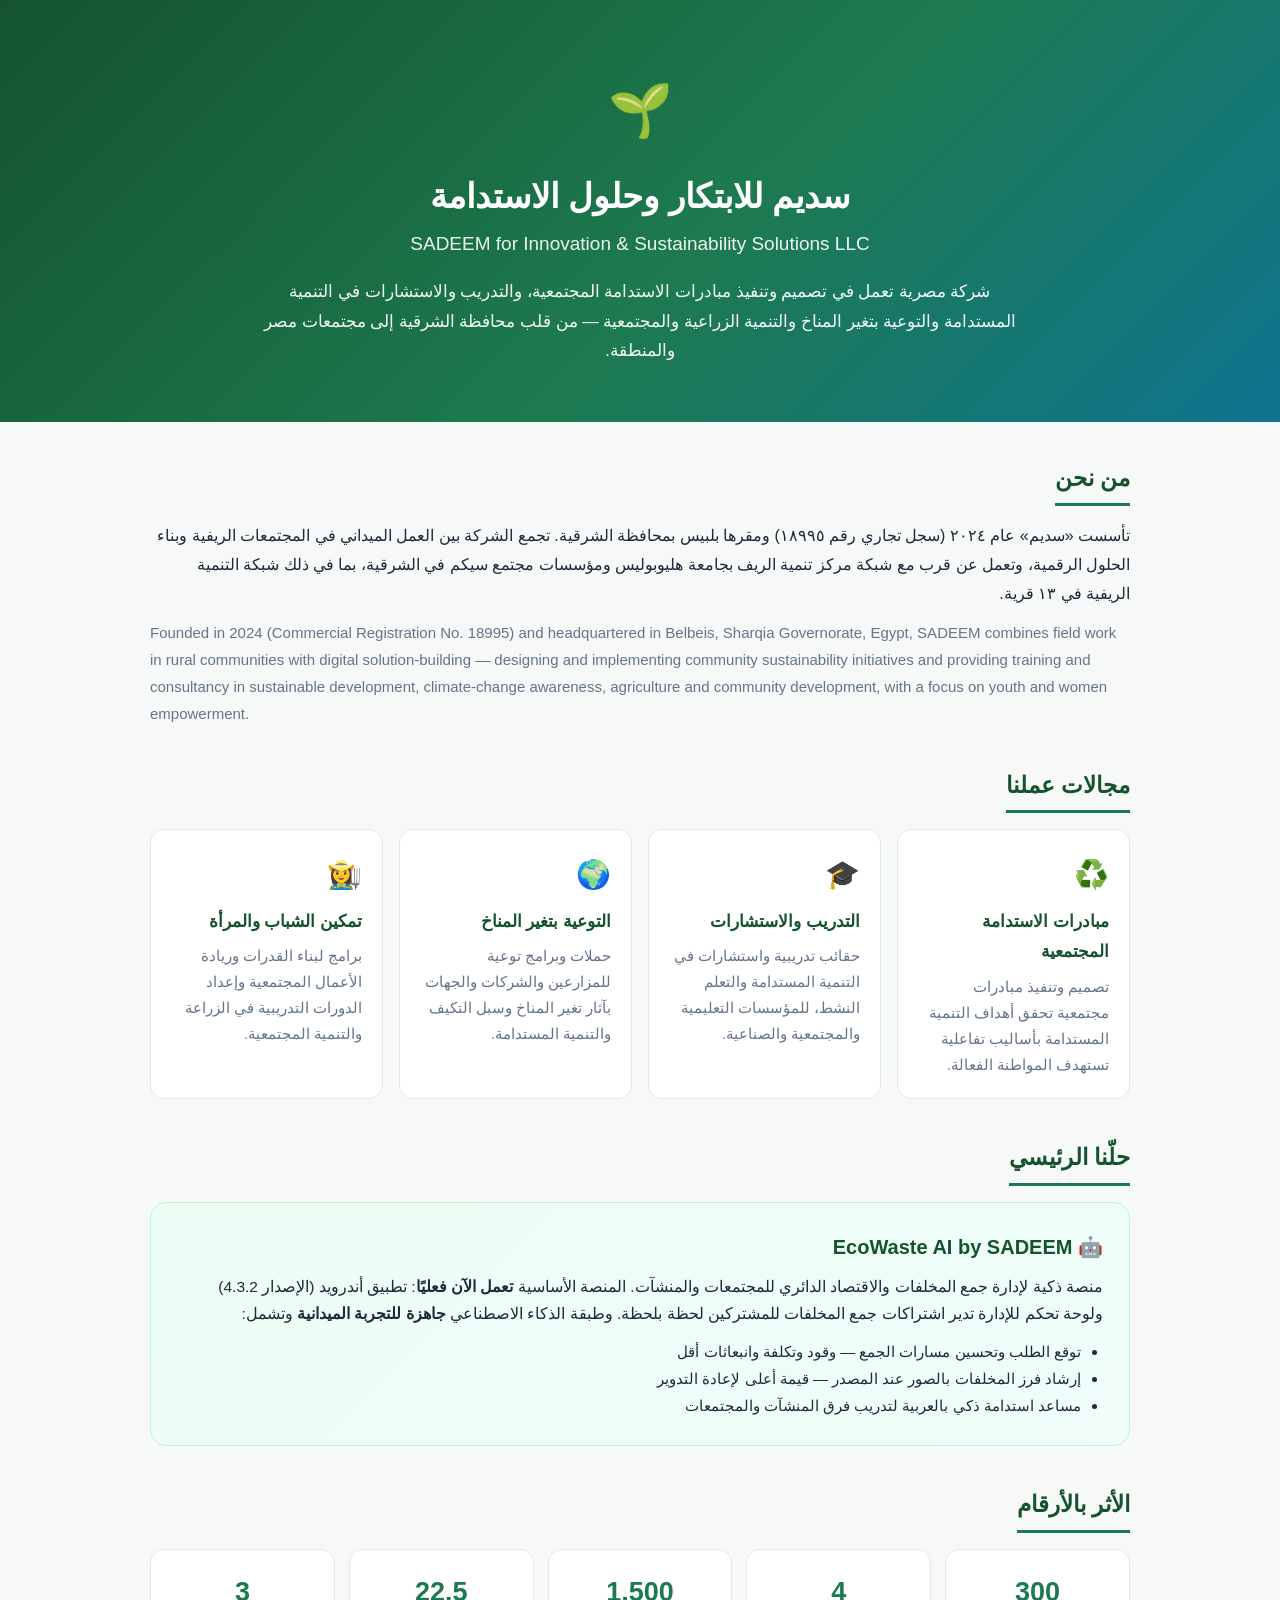
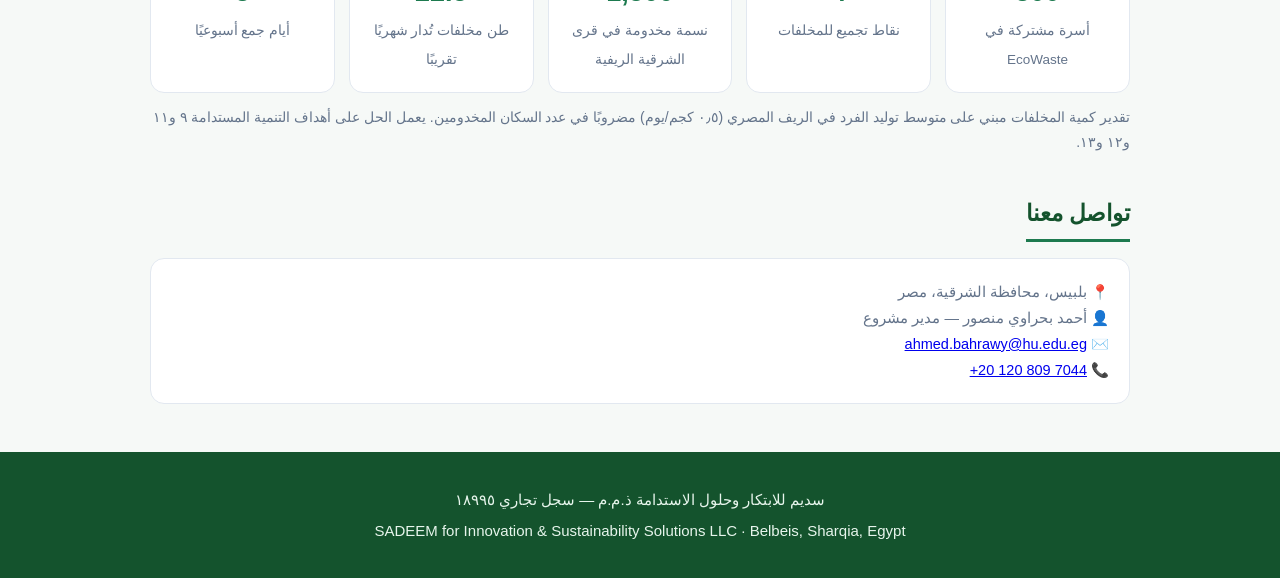
==== index.html @ cd4de9bf "Add files via upload" ====
<!DOCTYPE html>
<html lang="ar" dir="rtl">
<head>
<meta charset="UTF-8">
<meta name="viewport" content="width=device-width, initial-scale=1.0">
<title>سديم للابتكار وحلول الاستدامة | SADEEM for Innovation & Sustainability Solutions</title>
<meta name="description" content="SADEEM for Innovation and Sustainability Solutions LLC — Egyptian company for sustainability initiatives, training and consultancy, and the EcoWaste AI platform for smart waste management.">
<style>
  :root{--green:#1d7a4f;--green-dark:#14532d;--teal:#0e7490;--ink:#1e293b;--muted:#64748b;--bg:#f6f9f7;--card:#ffffff;--line:#e2e8f0}
  *{margin:0;padding:0;box-sizing:border-box}
  body{font-family:"Segoe UI",Tahoma,Arial,sans-serif;background:var(--bg);color:var(--ink);line-height:1.8}
  header{background:linear-gradient(135deg,var(--green-dark),var(--green) 55%,var(--teal));color:#fff;padding:64px 20px 56px;text-align:center}
  header .logo{font-size:52px;margin-bottom:8px}
  header h1{font-size:34px;font-weight:800}
  header h2{font-size:19px;font-weight:400;opacity:.92;direction:ltr}
  header p{max-width:760px;margin:16px auto 0;font-size:16.5px;opacity:.95}
  .wrap{max-width:1020px;margin:0 auto;padding:36px 20px 10px}
  section{margin-bottom:38px}
  h3.sec{font-size:23px;color:var(--green-dark);border-bottom:3px solid var(--green);display:inline-block;padding-bottom:4px;margin-bottom:16px}
  .en{direction:ltr;text-align:left}
  .grid{display:grid;grid-template-columns:repeat(auto-fit,minmax(230px,1fr));gap:16px}
  .card{background:var(--card);border:1px solid var(--line);border-radius:14px;padding:20px}
  .card .ic{font-size:28px}
  .card h4{font-size:17px;margin:6px 0;color:var(--green-dark)}
  .card p{font-size:14.5px;color:var(--muted)}
  .stats{display:grid;grid-template-columns:repeat(auto-fit,minmax(150px,1fr));gap:14px;text-align:center}
  .stat{background:var(--card);border:1px solid var(--line);border-radius:14px;padding:18px 8px}
  .stat b{display:block;font-size:27px;color:var(--green)}
  .stat span{font-size:13.5px;color:var(--muted)}
  .flag{background:linear-gradient(135deg,#ecfdf5,#f0fdfa);border:1px solid #bbf7d0;border-radius:16px;padding:26px}
  .flag h4{font-size:20px;color:var(--green-dark);margin-bottom:8px}
  .flag p{font-size:15.5px}
  .flag ul{margin:10px 22px 0;font-size:15px}
  footer{background:var(--green-dark);color:#e7f5ec;padding:34px 20px;text-align:center;font-size:15px}
  footer a{color:#a7f3d0}
  .ltr{direction:ltr;unicode-bidi:embed}
</style>
</head>
<body>

<header>
  <div class="logo">🌱</div>
  <h1>سديم للابتكار وحلول الاستدامة</h1>
  <h2>SADEEM for Innovation &amp; Sustainability Solutions LLC</h2>
  <p>شركة مصرية تعمل في تصميم وتنفيذ مبادرات الاستدامة المجتمعية، والتدريب والاستشارات في التنمية المستدامة والتوعية بتغير المناخ والتنمية الزراعية والمجتمعية — من قلب محافظة الشرقية إلى مجتمعات مصر والمنطقة.</p>
</header>

<div class="wrap">

  <section>
    <h3 class="sec">من نحن</h3>
    <p>تأسست «سديم» عام ٢٠٢٤ (سجل تجاري رقم ١٨٩٩٥) ومقرها بلبيس بمحافظة الشرقية. تجمع الشركة بين العمل الميداني في المجتمعات الريفية وبناء الحلول الرقمية، وتعمل عن قرب مع شبكة مركز تنمية الريف بجامعة هليوبوليس ومؤسسات مجتمع سيكم في الشرقية، بما في ذلك شبكة التنمية الريفية في ١٣ قرية.</p>
    <p class="en" style="margin-top:10px;color:var(--muted);font-size:15px">Founded in 2024 (Commercial Registration No. 18995) and headquartered in Belbeis, Sharqia Governorate, Egypt, SADEEM combines field work in rural communities with digital solution-building — designing and implementing community sustainability initiatives and providing training and consultancy in sustainable development, climate-change awareness, agriculture and community development, with a focus on youth and women empowerment.</p>
  </section>

  <section>
    <h3 class="sec">مجالات عملنا</h3>
    <div class="grid">
      <div class="card"><div class="ic">♻️</div><h4>مبادرات الاستدامة المجتمعية</h4><p>تصميم وتنفيذ مبادرات مجتمعية تحقق أهداف التنمية المستدامة بأساليب تفاعلية تستهدف المواطنة الفعالة.</p></div>
      <div class="card"><div class="ic">🎓</div><h4>التدريب والاستشارات</h4><p>حقائب تدريبية واستشارات في التنمية المستدامة والتعلم النشط، للمؤسسات التعليمية والمجتمعية والصناعية.</p></div>
      <div class="card"><div class="ic">🌍</div><h4>التوعية بتغير المناخ</h4><p>حملات وبرامج توعية للمزارعين والشركات والجهات بآثار تغير المناخ وسبل التكيف والتنمية المستدامة.</p></div>
      <div class="card"><div class="ic">👩‍🌾</div><h4>تمكين الشباب والمرأة</h4><p>برامج لبناء القدرات وريادة الأعمال المجتمعية وإعداد الدورات التدريبية في الزراعة والتنمية المجتمعية.</p></div>
    </div>
  </section>

  <section>
    <h3 class="sec">حلّنا الرئيسي</h3>
    <div class="flag">
      <h4>🤖 EcoWaste AI by SADEEM</h4>
      <p>منصة ذكية لإدارة جمع المخلفات والاقتصاد الدائري للمجتمعات والمنشآت. المنصة الأساسية <b>تعمل الآن فعليًا</b>: تطبيق أندرويد (الإصدار 4.3.2) ولوحة تحكم للإدارة تدير اشتراكات جمع المخلفات للمشتركين لحظة بلحظة. وطبقة الذكاء الاصطناعي <b>جاهزة للتجربة الميدانية</b> وتشمل:</p>
      <ul>
        <li>توقع الطلب وتحسين مسارات الجمع — وقود وتكلفة وانبعاثات أقل</li>
        <li>إرشاد فرز المخلفات بالصور عند المصدر — قيمة أعلى لإعادة التدوير</li>
        <li>مساعد استدامة ذكي بالعربية لتدريب فرق المنشآت والمجتمعات</li>
      </ul>
    </div>
  </section>

  <section>
    <h3 class="sec">الأثر بالأرقام</h3>
    <div class="stats">
      <div class="stat"><b>300</b><span>أسرة مشتركة في EcoWaste</span></div>
      <div class="stat"><b>4</b><span>نقاط تجميع للمخلفات</span></div>
      <div class="stat"><b>1,500</b><span>نسمة مخدومة في قرى الشرقية الريفية</span></div>
      <div class="stat"><b>22.5</b><span>طن مخلفات تُدار شهريًا تقريبًا</span></div>
      <div class="stat"><b>3</b><span>أيام جمع أسبوعيًا</span></div>
    </div>
    <p style="margin-top:12px;color:var(--muted);font-size:14px">تقدير كمية المخلفات مبني على متوسط توليد الفرد في الريف المصري (٠٫٥ كجم/يوم) مضروبًا في عدد السكان المخدومين. يعمل الحل على أهداف التنمية المستدامة ٩ و١١ و١٢ و١٣.</p>
  </section>

  <section>
    <h3 class="sec">تواصل معنا</h3>
    <div class="card">
      <p>📍 بلبيس، محافظة الشرقية، مصر</p>
      <p>👤 أحمد بحراوي منصور — مدير مشروع</p>
      <p>✉️ <a class="ltr" href="mailto:ahmed.bahrawy@hu.edu.eg">ahmed.bahrawy@hu.edu.eg</a></p>
      <p>📞 <a class="ltr" href="tel:+201208097044">+20 120 809 7044</a></p>
    </div>
  </section>

</div>

<footer>
  <div>سديم للابتكار وحلول الاستدامة ذ.م.م — سجل تجاري ١٨٩٩٥</div>
  <div class="ltr" style="margin-top:4px">SADEEM for Innovation &amp; Sustainability Solutions LLC · Belbeis, Sharqia, Egypt</div>
</footer>

</body>
</html>
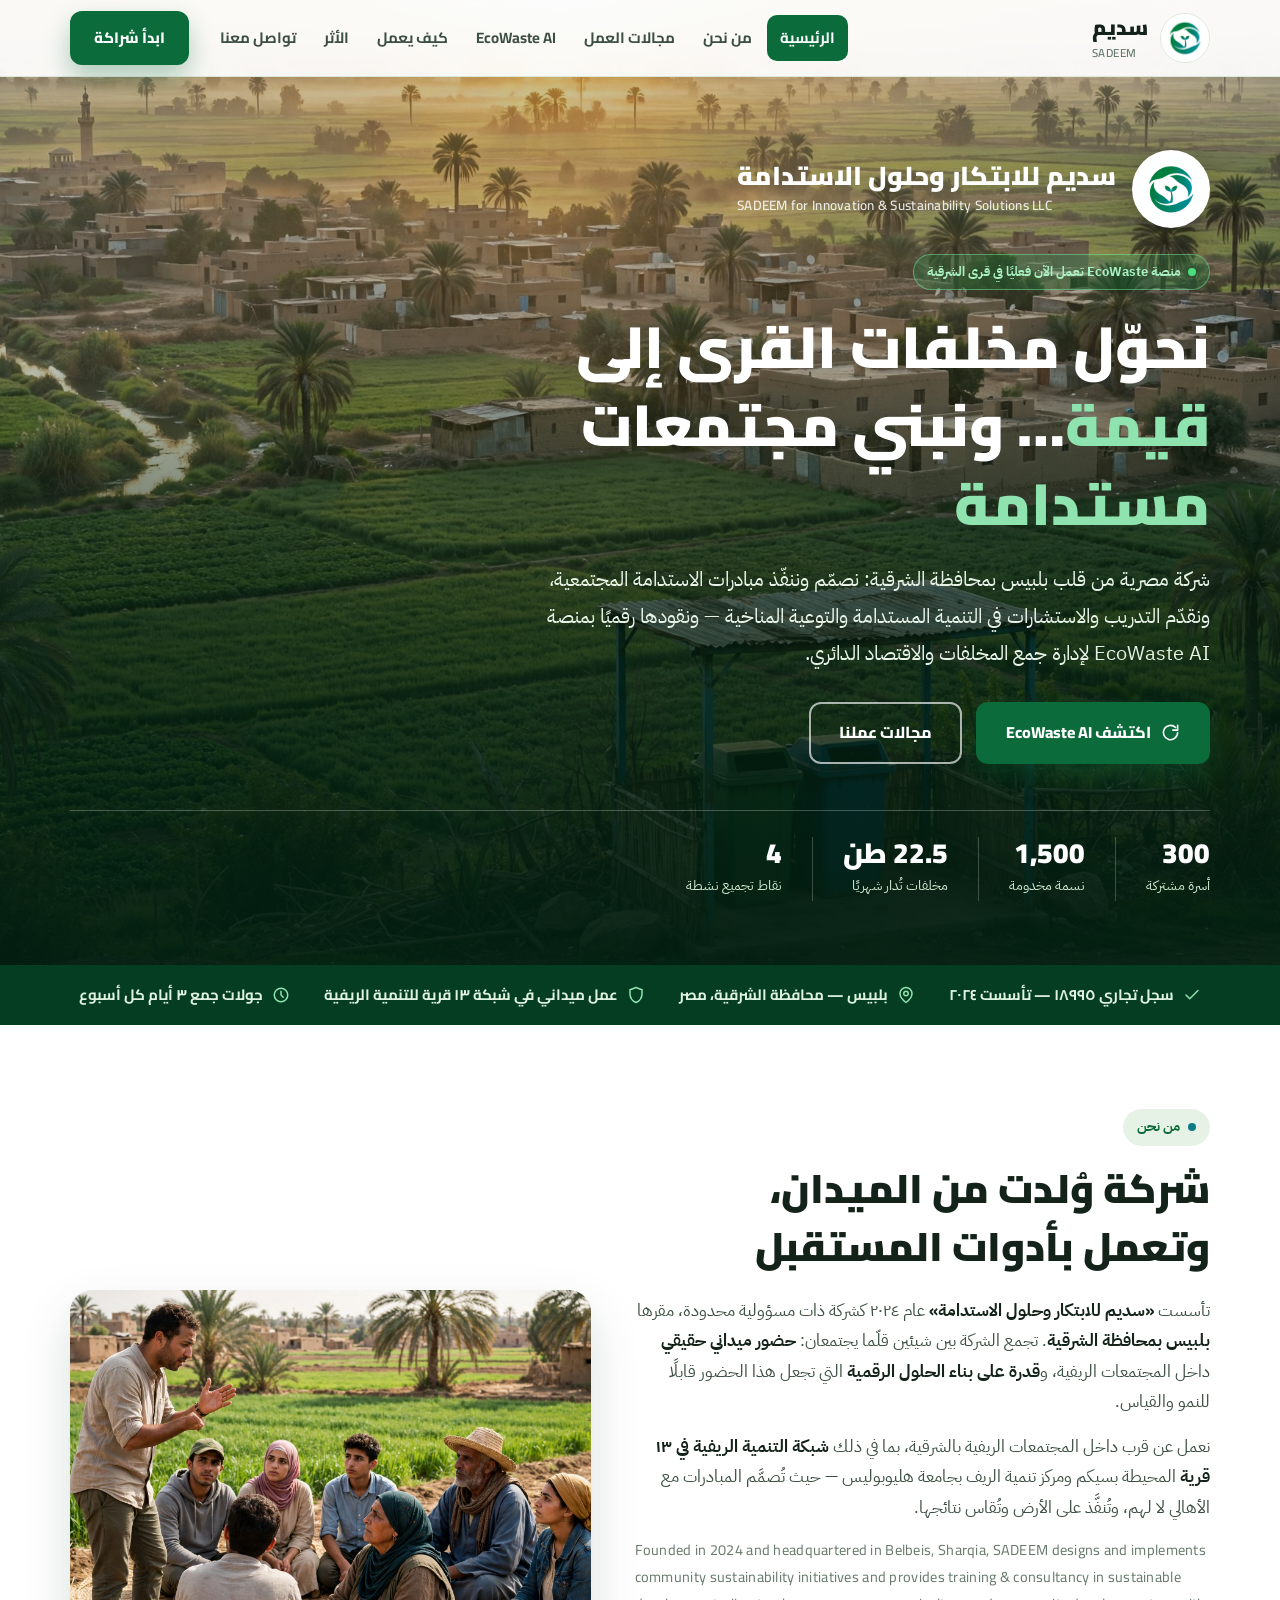
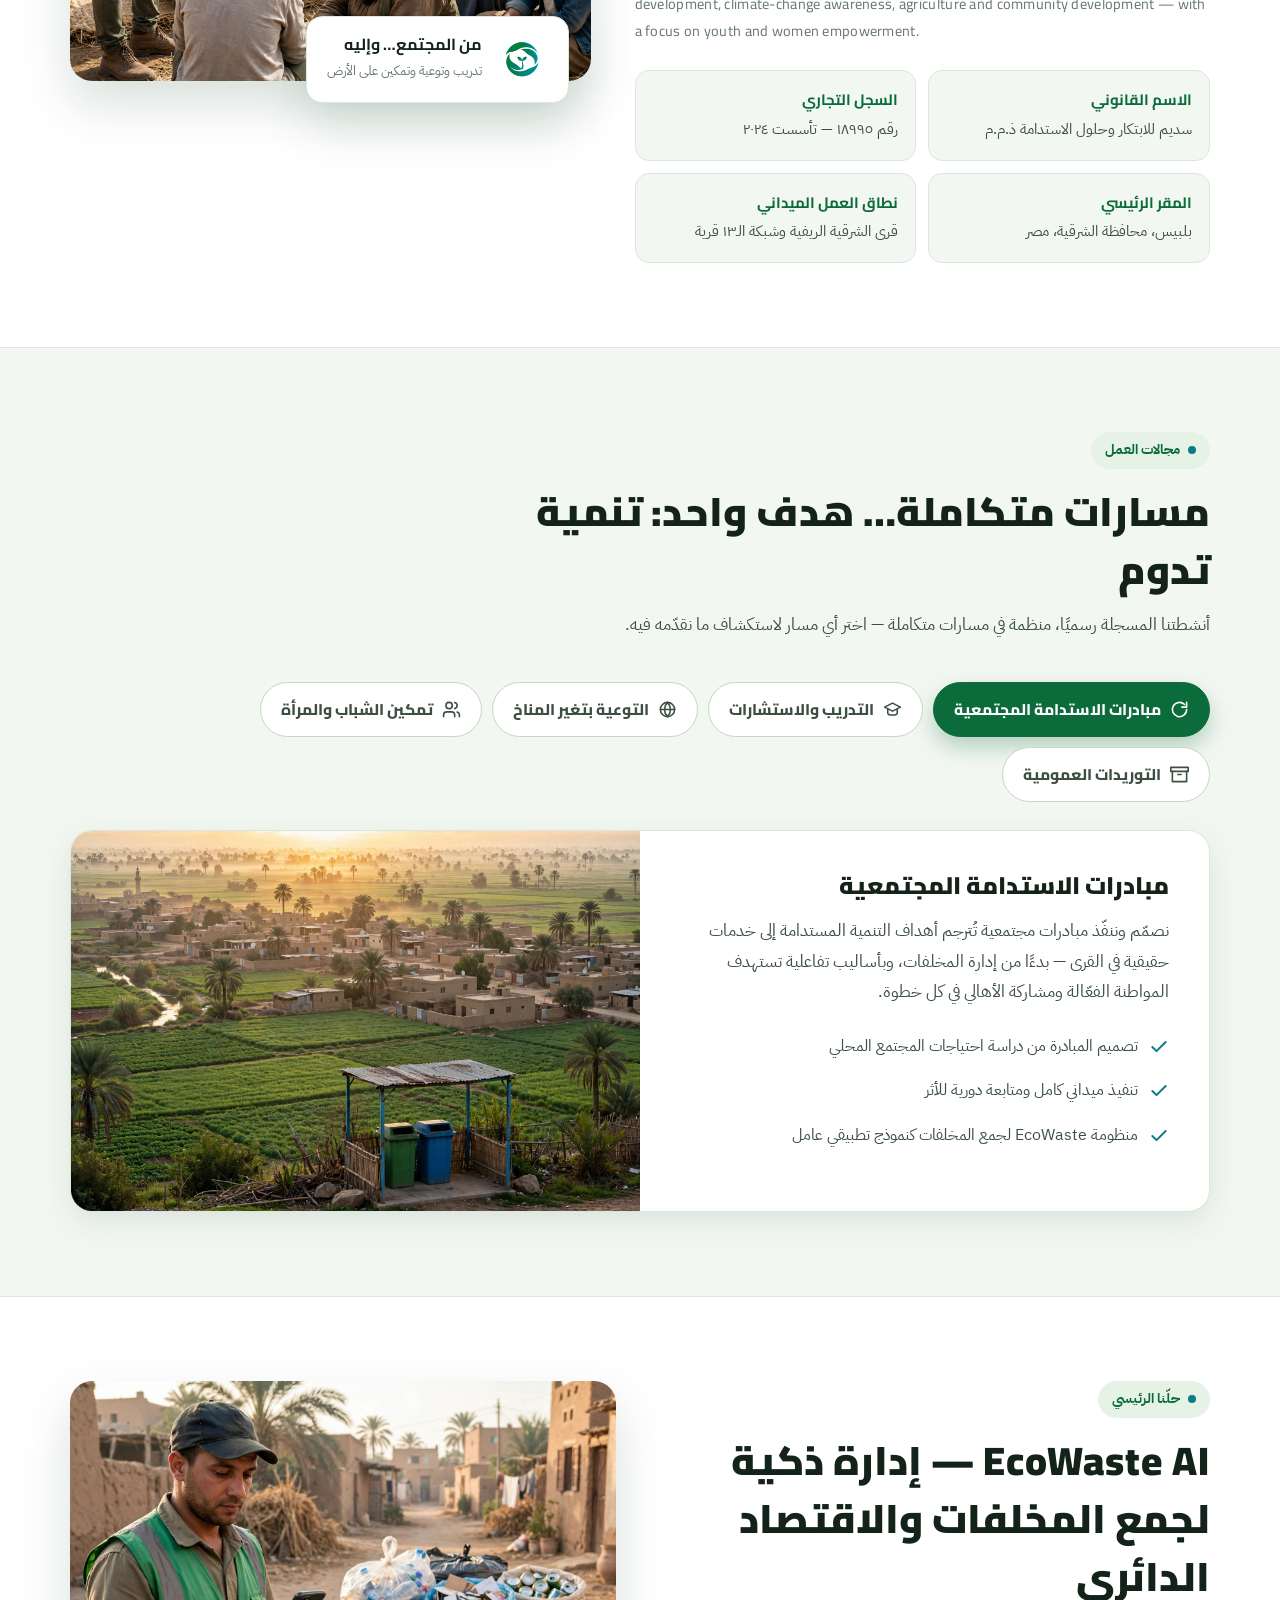
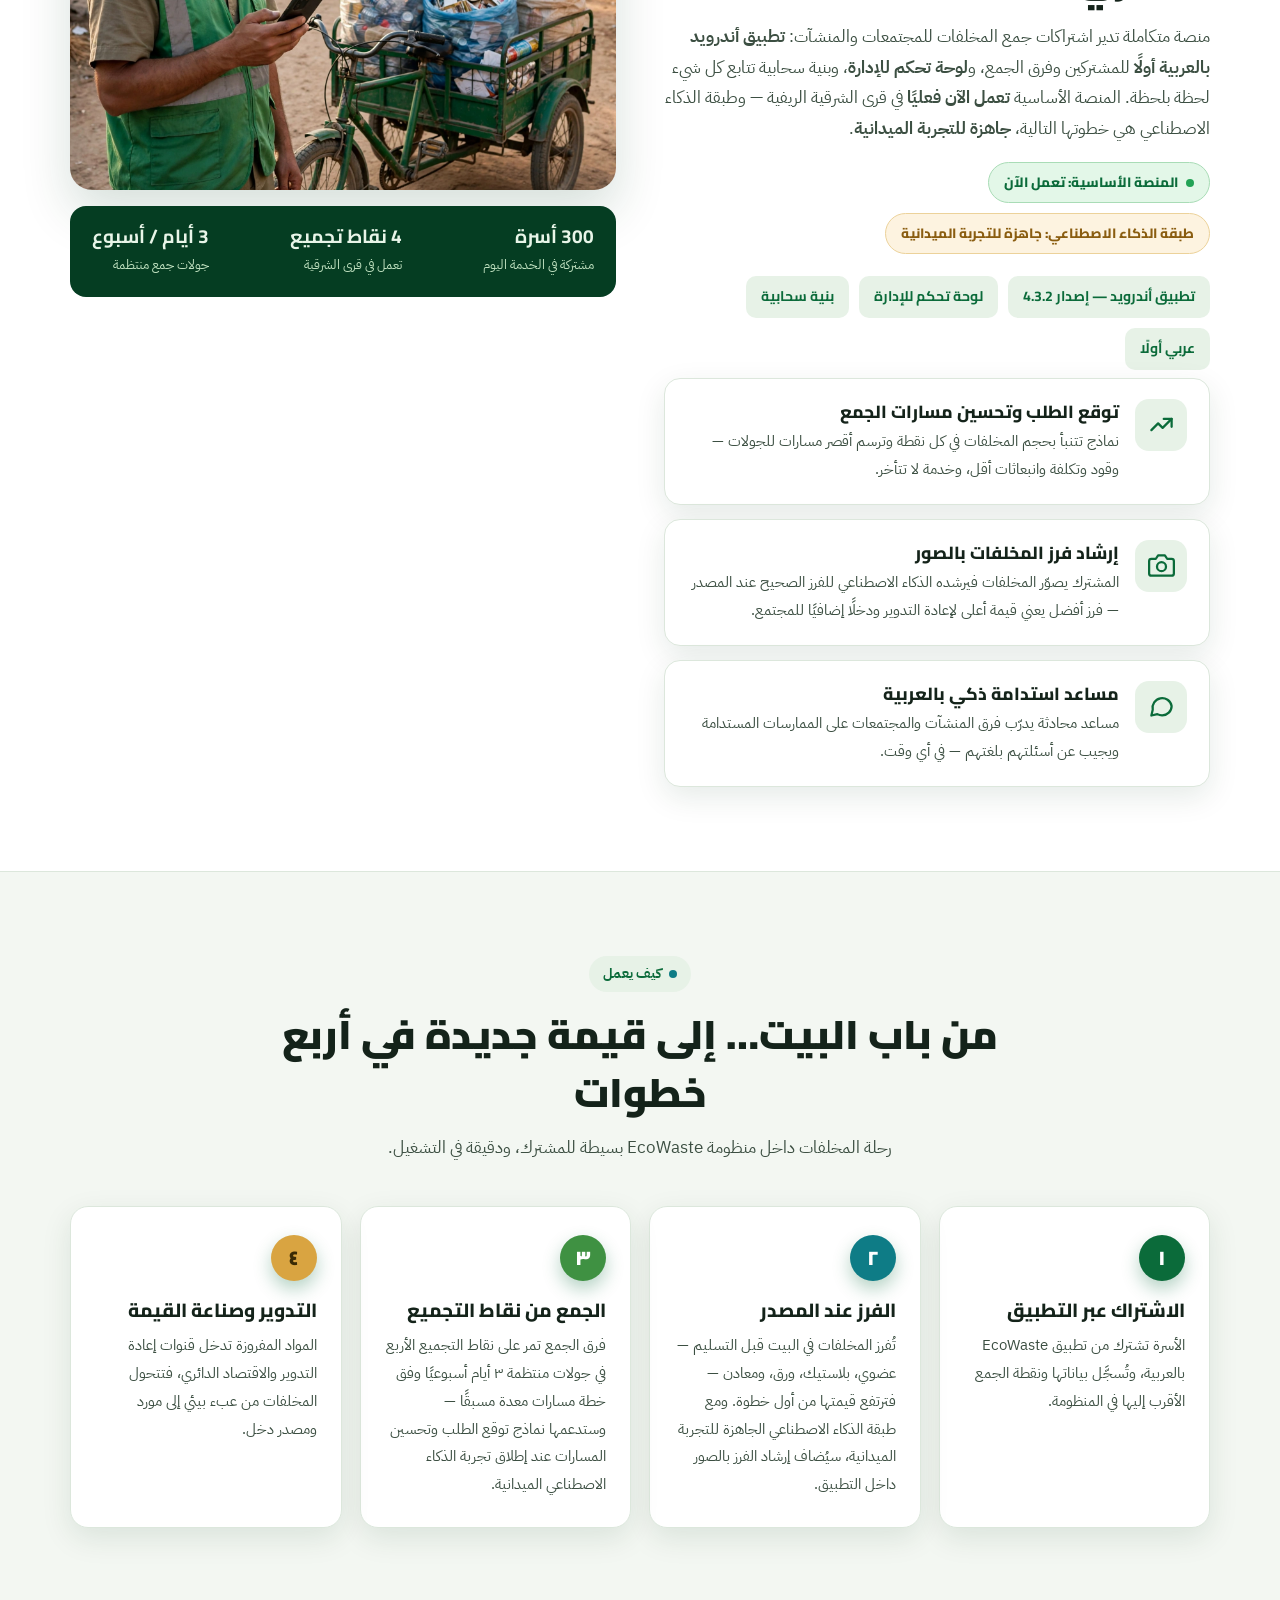
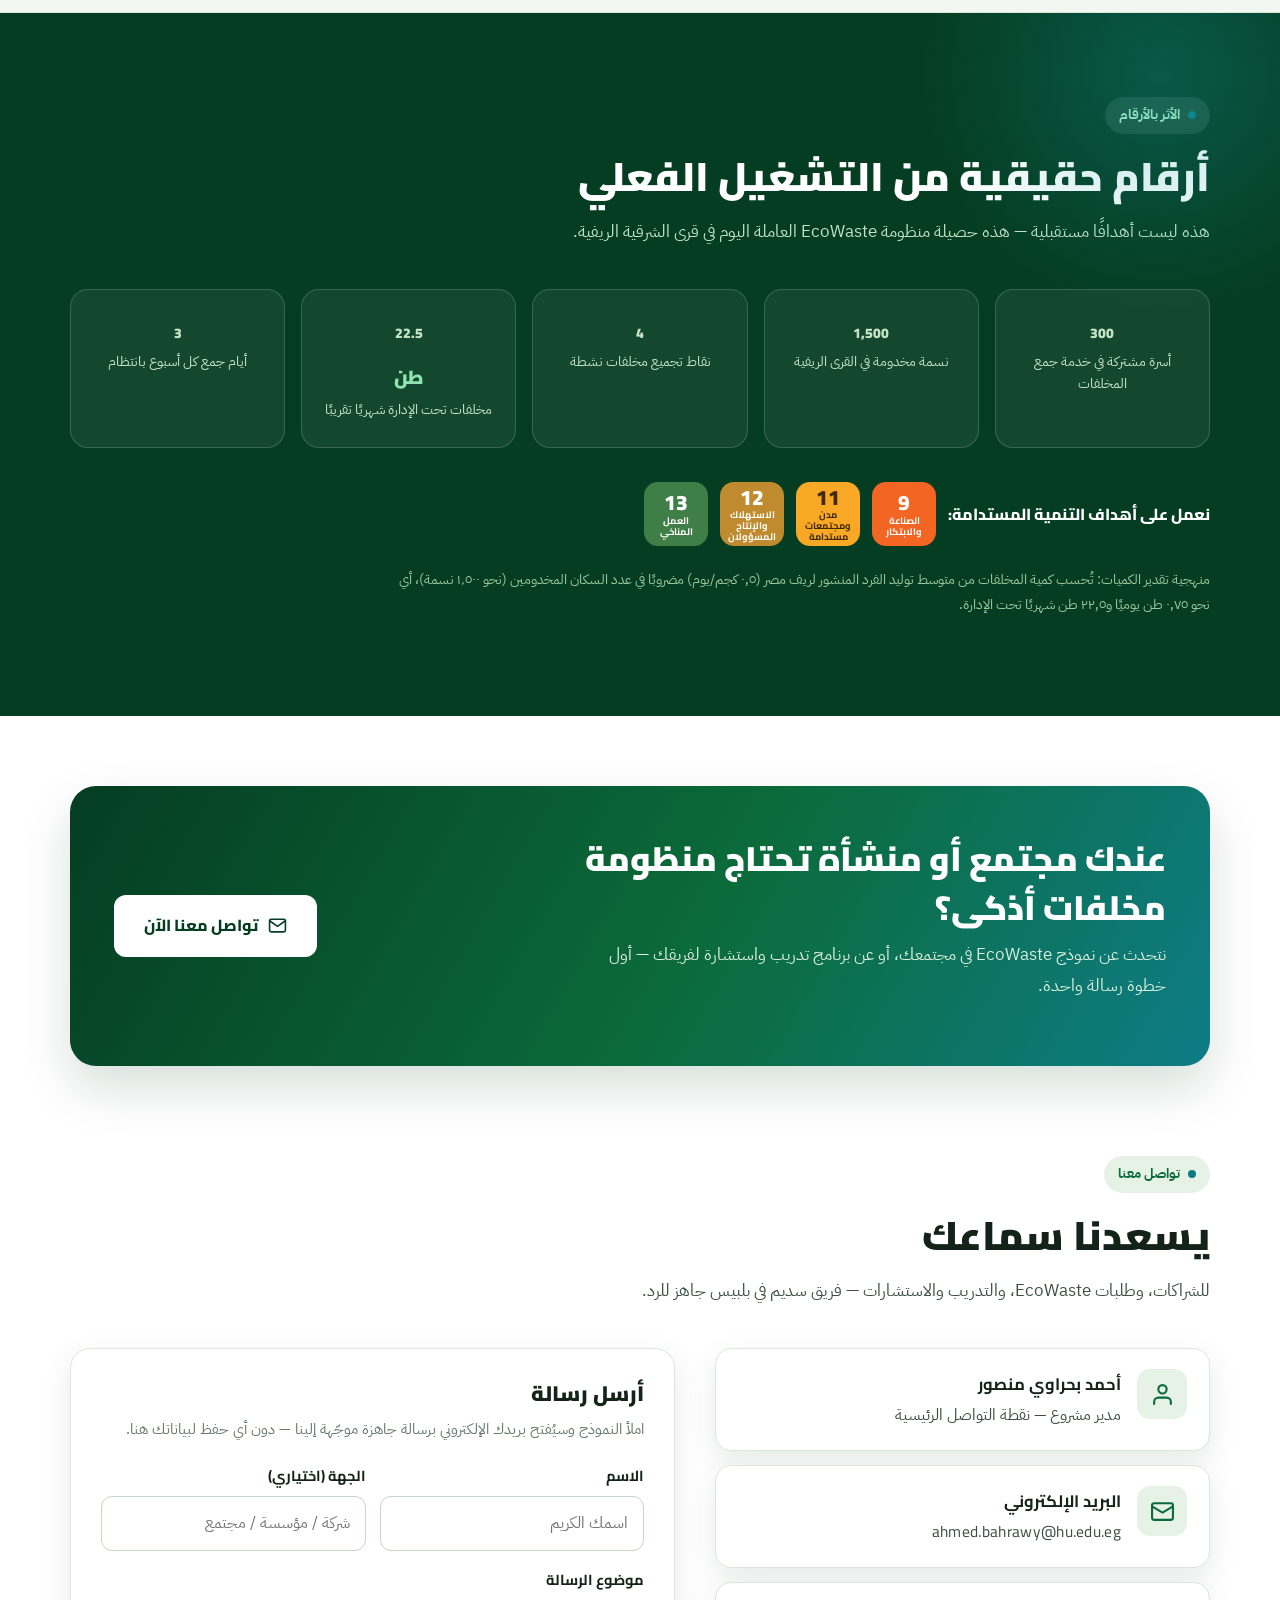
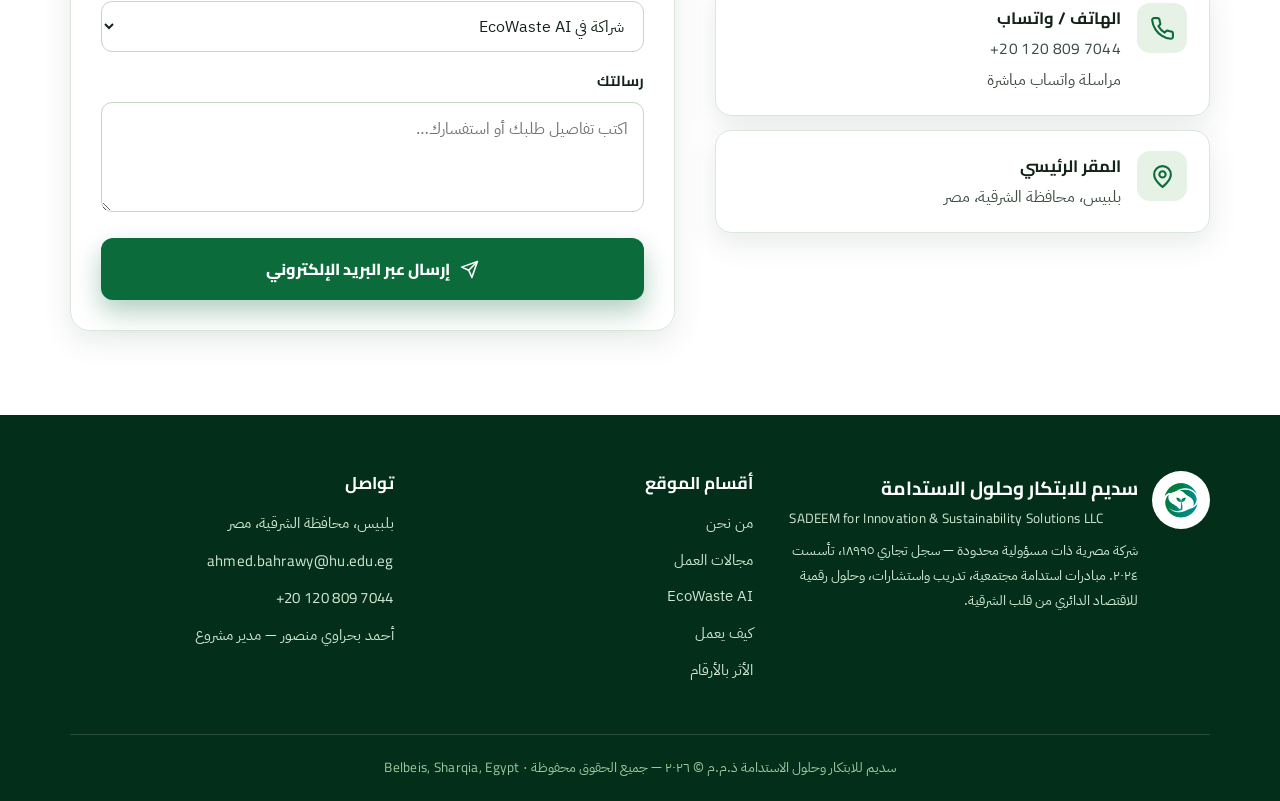
==== commit b8a219d9: "New SADEEM website design v2" ====
--- a/index.html
+++ b/index.html
@@ -1,109 +1,781 @@
-<!DOCTYPE html>
+<!doctype html>
 <html lang="ar" dir="rtl">
 <head>
-<meta charset="UTF-8">
-<meta name="viewport" content="width=device-width, initial-scale=1.0">
-<title>سديم للابتكار وحلول الاستدامة | SADEEM for Innovation & Sustainability Solutions</title>
-<meta name="description" content="SADEEM for Innovation and Sustainability Solutions LLC — Egyptian company for sustainability initiatives, training and consultancy, and the EcoWaste AI platform for smart waste management.">
+<meta charset="utf-8" />
+<meta name="viewport" content="width=device-width, initial-scale=1, viewport-fit=cover" />
+<meta name="color-scheme" content="light dark" />
+<meta name="description" content="سديم للابتكار وحلول الاستدامة — شركة مصرية من بلبيس، الشرقية. مبادرات استدامة مجتمعية، تدريب واستشارات، ومنصة EcoWaste AI الذكية لإدارة جمع المخلفات والاقتصاد الدائري." />
+<link rel="icon" href="[data-uri]" />
+<title>سديم للابتكار وحلول الاستدامة | SADEEM</title>
+<link rel="preconnect" href="https://fonts.googleapis.com" />
+<link rel="preconnect" href="https://fonts.gstatic.com" crossorigin />
+<link href="https://fonts.googleapis.com/css2?family=Cairo:wght@500;600;700;800;900&family=IBM+Plex+Sans+Arabic:wght@400;500;600;700&display=swap" rel="stylesheet" />
 <style>
-  :root{--green:#1d7a4f;--green-dark:#14532d;--teal:#0e7490;--ink:#1e293b;--muted:#64748b;--bg:#f6f9f7;--card:#ffffff;--line:#e2e8f0}
-  *{margin:0;padding:0;box-sizing:border-box}
-  body{font-family:"Segoe UI",Tahoma,Arial,sans-serif;background:var(--bg);color:var(--ink);line-height:1.8}
-  header{background:linear-gradient(135deg,var(--green-dark),var(--green) 55%,var(--teal));color:#fff;padding:64px 20px 56px;text-align:center}
-  header .logo{font-size:52px;margin-bottom:8px}
-  header h1{font-size:34px;font-weight:800}
-  header h2{font-size:19px;font-weight:400;opacity:.92;direction:ltr}
-  header p{max-width:760px;margin:16px auto 0;font-size:16.5px;opacity:.95}
-  .wrap{max-width:1020px;margin:0 auto;padding:36px 20px 10px}
-  section{margin-bottom:38px}
-  h3.sec{font-size:23px;color:var(--green-dark);border-bottom:3px solid var(--green);display:inline-block;padding-bottom:4px;margin-bottom:16px}
-  .en{direction:ltr;text-align:left}
-  .grid{display:grid;grid-template-columns:repeat(auto-fit,minmax(230px,1fr));gap:16px}
-  .card{background:var(--card);border:1px solid var(--line);border-radius:14px;padding:20px}
-  .card .ic{font-size:28px}
-  .card h4{font-size:17px;margin:6px 0;color:var(--green-dark)}
-  .card p{font-size:14.5px;color:var(--muted)}
-  .stats{display:grid;grid-template-columns:repeat(auto-fit,minmax(150px,1fr));gap:14px;text-align:center}
-  .stat{background:var(--card);border:1px solid var(--line);border-radius:14px;padding:18px 8px}
-  .stat b{display:block;font-size:27px;color:var(--green)}
-  .stat span{font-size:13.5px;color:var(--muted)}
-  .flag{background:linear-gradient(135deg,#ecfdf5,#f0fdfa);border:1px solid #bbf7d0;border-radius:16px;padding:26px}
-  .flag h4{font-size:20px;color:var(--green-dark);margin-bottom:8px}
-  .flag p{font-size:15.5px}
-  .flag ul{margin:10px 22px 0;font-size:15px}
-  footer{background:var(--green-dark);color:#e7f5ec;padding:34px 20px;text-align:center;font-size:15px}
-  footer a{color:#a7f3d0}
-  .ltr{direction:ltr;unicode-bidi:embed}
+:root{
+  --green:#0b6b3a; --green-2:#0e7d46; --green-dark:#053d22; --green-deep:#032e1a;
+  --teal:#0e7c86; --teal-2:#12a0ad; --gold:#d9a441;
+  --bg:#ffffff; --bg-soft:#f3f7f2; --bg-band:#053d22;
+  --ink:#14231a; --ink-2:#3c4f42; --muted:#66796b;
+  --card:#ffffff; --line:#dce7dc; --line-strong:#c4d6c4;
+  --chip:#e7f2e7;
+  --shadow:0 10px 30px rgba(5,61,34,.10);
+  --shadow-lg:0 22px 50px rgba(5,61,34,.16);
+  --radius:18px;
+}
+@media (prefers-color-scheme: dark){
+  :root{
+    --bg:#0c1710; --bg-soft:#101f14; --bg-band:#04240f;
+    --ink:#eef6ee; --ink-2:#c8d8c8; --muted:#93a894;
+    --card:#132418; --line:#24402a; --line-strong:#2e5234;
+    --chip:#17301c;
+    --shadow:0 10px 30px rgba(0,0,0,.35);
+    --shadow-lg:0 22px 50px rgba(0,0,0,.45);
+  }
+}
+*{box-sizing:border-box}
+html{scroll-behavior:smooth;scroll-padding-top:92px}
+body{margin:0;font-family:"IBM Plex Sans Arabic",system-ui,sans-serif;background:var(--bg);color:var(--ink);line-height:1.85;font-size:16.5px;-webkit-font-smoothing:antialiased}
+h1,h2,h3,h4,.cairo{font-family:"Cairo","IBM Plex Sans Arabic",sans-serif;line-height:1.45;margin:0}
+img{max-width:100%;display:block}
+a{color:var(--green);text-decoration:none}
+.en{direction:ltr;unicode-bidi:isolate;font-family:"Cairo",sans-serif;letter-spacing:.02em}
+.wrap{max-width:1180px;margin:0 auto;padding:0 20px}
+section{padding:84px 0}
+.sec-head{max-width:720px;margin-bottom:42px}
+.sec-head.center{margin-inline:auto;text-align:center}
+.sec-tag{display:inline-flex;align-items:center;gap:8px;background:var(--chip);color:var(--green);font-weight:700;font-size:13.5px;padding:6px 14px;border-radius:999px;margin-bottom:14px}
+.sec-tag::before{content:"";width:8px;height:8px;border-radius:50%;background:var(--teal)}
+.sec-head h2{font-size:clamp(28px,4.4vw,40px);font-weight:900;color:var(--ink)}
+.sec-head p{color:var(--ink-2);font-size:17px;margin-top:10px}
+.btn{display:inline-flex;align-items:center;gap:10px;font-family:"Cairo",sans-serif;font-weight:800;font-size:16px;padding:14px 28px;border-radius:12px;border:2px solid transparent;cursor:pointer;transition:transform .15s ease, box-shadow .15s ease, background .15s ease}
+.btn svg{width:19px;height:19px;flex:none}
+.btn-primary{background:var(--green);color:#fff;box-shadow:0 12px 26px rgba(11,107,58,.32)}
+.btn-primary:hover{background:var(--green-2);transform:translateY(-2px)}
+.btn-ghost{background:transparent;color:#fff;border-color:rgba(255,255,255,.65)}
+.btn-ghost:hover{background:rgba(255,255,255,.12)}
+.btn-outline{background:transparent;color:var(--green);border-color:var(--green)}
+.btn-outline:hover{background:var(--chip)}
+.btn-light{background:#fff;color:var(--green-dark)}
+.btn-light:hover{transform:translateY(-2px)}
+
+/* ===== Header / Nav ===== */
+header.site{position:fixed;inset-inline:0;top:0;z-index:60;background:color-mix(in srgb, var(--bg) 92%, transparent);backdrop-filter:blur(12px);border-bottom:1px solid var(--line);transition:box-shadow .2s ease}
+header.site.scrolled{box-shadow:0 8px 28px rgba(5,61,34,.12)}
+.nav{display:flex;align-items:center;gap:18px;height:76px}
+.brand{display:flex;align-items:center;gap:12px;flex:none;color:var(--ink)}
+.brand img{width:50px;height:50px;border-radius:50%;object-fit:cover;background:#fff;border:1px solid var(--line)}
+.brand .bname{font-family:"Cairo",sans-serif;font-weight:900;font-size:21px;line-height:1.2}
+.brand .bsub{font-size:11.5px;color:var(--muted);font-weight:600;letter-spacing:.04em;line-height:1.3}
+nav.tabs{display:flex;gap:2px;margin-inline-start:auto;flex-wrap:nowrap}
+nav.tabs a{font-family:"Cairo",sans-serif;font-weight:700;font-size:15px;color:var(--ink-2);padding:9px 13px;border-radius:10px;white-space:nowrap}
+nav.tabs a:hover{background:var(--chip);color:var(--green)}
+nav.tabs a.active{background:var(--green);color:#fff}
+.nav-cta{flex:none}
+.burger{display:none;margin-inline-start:auto;background:var(--chip);border:1px solid var(--line);border-radius:10px;width:46px;height:46px;align-items:center;justify-content:center;cursor:pointer;color:var(--green)}
+.burger svg{width:24px;height:24px}
+.mobile-menu{display:none;border-top:1px solid var(--line);padding:12px 20px 18px;background:var(--bg)}
+.mobile-menu.open{display:block}
+.mobile-menu a{display:block;font-family:"Cairo",sans-serif;font-weight:700;padding:11px 10px;border-radius:10px;color:var(--ink)}
+.mobile-menu a:hover,.mobile-menu a.active{background:var(--chip);color:var(--green)}
+
+/* ===== Hero ===== */
+.hero{position:relative;padding:0;min-height:92vh;display:flex;align-items:flex-end;overflow:hidden;background:var(--green-deep)}
+.hero-bg{position:absolute;inset:0}
+.hero-bg img{width:100%;height:100%;object-fit:cover}
+.hero-bg::after{content:"";position:absolute;inset:0;background:linear-gradient(to top, rgba(3,32,18,.94) 0%, rgba(3,32,18,.72) 34%, rgba(3,32,18,.28) 62%, rgba(3,32,18,.18) 100%)}
+.hero-inner{position:relative;z-index:2;width:100%;padding-top:150px;padding-bottom:64px;color:#fff}
+.hero-logo{display:flex;align-items:center;gap:16px;margin-bottom:26px}
+.hero-logo img{width:78px;height:78px;border-radius:50%;background:#fff;padding:4px;box-shadow:0 14px 34px rgba(0,0,0,.35)}
+.hero-logo .hl-name{font-family:"Cairo",sans-serif;font-weight:900;font-size:26px;line-height:1.25}
+.hero-logo .hl-sub{font-size:13.5px;opacity:.85;font-weight:600}
+.hero h1{font-size:clamp(34px,6vw,58px);font-weight:900;max-width:820px;line-height:1.35}
+.hero h1 .accent{color:#8fe3ae}
+.hero p.lead{font-size:clamp(16.5px,2.4vw,19.5px);max-width:680px;color:#e6f2e6;margin:18px 0 30px;line-height:1.9}
+.hero-ctas{display:flex;gap:14px;flex-wrap:wrap}
+.hero-stats{display:flex;gap:0;flex-wrap:wrap;margin-top:46px;border-top:1px solid rgba(255,255,255,.25);padding-top:26px}
+.hero-stats .hs{padding-inline-end:30px;margin-inline-end:30px;border-inline-end:1px solid rgba(255,255,255,.22)}
+.hero-stats .hs:last-child{border-inline-end:none;margin-inline-end:0;padding-inline-end:0}
+.hero-stats b{font-family:"Cairo",sans-serif;font-size:28px;font-weight:900;display:block;line-height:1.2}
+.hero-stats span{font-size:13.5px;color:#cfe6cf}
+.live-dot{display:inline-flex;align-items:center;gap:7px;background:rgba(20,160,80,.22);border:1px solid rgba(120,230,160,.5);color:#a9f0c2;font-size:13px;font-weight:700;padding:5px 13px;border-radius:999px;margin-bottom:18px}
+.live-dot i{width:8px;height:8px;border-radius:50%;background:#4ade80;animation:pulse 1.8s infinite}
+@keyframes pulse{0%{box-shadow:0 0 0 0 rgba(74,222,128,.55)}70%{box-shadow:0 0 0 8px rgba(74,222,128,0)}100%{box-shadow:0 0 0 0 rgba(74,222,128,0)}}
+@media (prefers-reduced-motion: reduce){.live-dot i{animation:none} html{scroll-behavior:auto}}
+
+/* ===== Marquee strip ===== */
+.strip{background:var(--green-dark);color:#dff2df;padding:16px 0}
+.strip .wrap{display:flex;gap:14px 34px;flex-wrap:wrap;justify-content:center;font-family:"Cairo",sans-serif;font-weight:700;font-size:15px}
+.strip span{display:inline-flex;align-items:center;gap:9px}
+.strip svg{width:18px;height:18px;color:#8fe3ae;flex:none}
+
+/* ===== About ===== */
+.about-grid{display:grid;grid-template-columns:1.05fr .95fr;gap:44px;align-items:center}
+.about-img{position:relative}
+.about-img img.main{border-radius:22px;box-shadow:var(--shadow-lg);aspect-ratio:4/3;object-fit:cover;width:100%}
+.about-img .badge-card{position:absolute;bottom:-22px;inset-inline-start:22px;background:var(--card);border:1px solid var(--line);border-radius:16px;box-shadow:var(--shadow-lg);padding:16px 20px;display:flex;gap:14px;align-items:center}
+.about-img .badge-card img{width:52px;height:52px;border-radius:50%}
+.about-img .badge-card b{font-family:"Cairo",sans-serif;display:block;font-size:16px;line-height:1.4}
+.about-img .badge-card span{font-size:13px;color:var(--muted)}
+.facts{display:grid;grid-template-columns:1fr 1fr;gap:12px;margin-top:26px}
+.fact{background:var(--bg-soft);border:1px solid var(--line);border-radius:14px;padding:15px 17px}
+.fact b{font-family:"Cairo",sans-serif;font-size:15px;color:var(--green);display:block}
+.fact span{font-size:14.5px;color:var(--ink-2)}
+.about-copy p{color:var(--ink-2);margin:0 0 14px}
+.about-copy p b{color:var(--ink)}
+
+/* ===== Services tabs ===== */
+.services{background:var(--bg-soft);border-block:1px solid var(--line)}
+.tabbar{display:flex;gap:10px;flex-wrap:wrap;margin-bottom:28px}
+.tabbar button{font-family:"Cairo",sans-serif;font-weight:800;font-size:15.5px;padding:12px 20px;border-radius:999px;border:1.5px solid var(--line-strong);background:var(--card);color:var(--ink-2);cursor:pointer;display:inline-flex;align-items:center;gap:9px;transition:all .15s ease}
+.tabbar button svg{width:19px;height:19px}
+.tabbar button:hover{border-color:var(--green);color:var(--green)}
+.tabbar button.active{background:var(--green);border-color:var(--green);color:#fff;box-shadow:0 10px 22px rgba(11,107,58,.28)}
+.tab-panel{display:none;background:var(--card);border:1px solid var(--line);border-radius:22px;overflow:hidden;box-shadow:var(--shadow)}
+.tab-panel.active{display:grid;grid-template-columns:1fr 1fr}
+.tab-panel .tp-body{padding:38px 40px}
+.tab-panel .tp-body h3{font-size:24px;font-weight:900;margin-bottom:12px}
+.tab-panel .tp-body p{color:var(--ink-2);margin:0 0 16px}
+.tab-panel ul{list-style:none;margin:0;padding:0}
+.tab-panel li{display:flex;gap:11px;padding:8px 0;color:var(--ink-2);font-size:15.5px}
+.tab-panel li svg{width:20px;height:20px;color:var(--teal);flex:none;margin-top:5px}
+.tab-panel .tp-img{min-height:320px}
+.tab-panel .tp-img img{width:100%;height:100%;object-fit:cover}
+
+/* ===== EcoWaste ===== */
+.eco-grid{display:grid;grid-template-columns:1fr 1fr;gap:48px;align-items:start}
+.eco-img{position:sticky;top:100px}
+.eco-img img{border-radius:22px;box-shadow:var(--shadow-lg);width:100%;aspect-ratio:4/3;object-fit:cover}
+.eco-img .float-card{margin-top:16px;background:var(--green-dark);color:#e8f5e8;border-radius:16px;padding:18px 22px;display:flex;justify-content:space-between;gap:14px;flex-wrap:wrap}
+.eco-img .float-card b{font-family:"Cairo",sans-serif;font-size:19px;display:block;line-height:1.3}
+.eco-img .float-card span{font-size:13px;color:#bfe0bf}
+.status-row{display:flex;gap:10px;flex-wrap:wrap;margin:18px 0 22px}
+.pill{display:inline-flex;align-items:center;gap:8px;font-family:"Cairo",sans-serif;font-weight:800;font-size:13.5px;padding:7px 15px;border-radius:999px}
+.pill-live{background:#e3f7e8;color:#0b6b3a;border:1px solid #a9dcb6}
+.pill-live i{width:8px;height:8px;border-radius:50%;background:#22a355}
+.pill-pilot{background:#fdf3e0;color:#8a5d10;border:1px solid #ecd29a}
+@media (prefers-color-scheme: dark){.pill-live{background:#12351c;color:#8fe3ae}.pill-pilot{background:#3a2c10;color:#f2cf8a}}
+.ai-cards{display:grid;gap:14px;margin-top:8px}
+.ai-card{background:var(--card);border:1px solid var(--line);border-radius:16px;padding:20px 22px;display:flex;gap:16px;box-shadow:var(--shadow)}
+.ai-card .ai-ic{width:52px;height:52px;flex:none;border-radius:14px;background:var(--chip);display:flex;align-items:center;justify-content:center;color:var(--green)}
+.ai-card .ai-ic svg{width:27px;height:27px}
+.ai-card h4{font-size:17.5px;font-weight:800}
+.ai-card p{margin:4px 0 0;color:var(--ink-2);font-size:15px}
+.eco-copy>p{color:var(--ink-2)}
+.platform-list{display:flex;gap:10px;flex-wrap:wrap;margin:20px 0 4px}
+.platform-list span{background:var(--chip);color:var(--green);font-weight:700;font-size:14px;padding:8px 15px;border-radius:10px;font-family:"Cairo",sans-serif}
+
+/* ===== How it works ===== */
+.how{background:var(--bg-soft);border-block:1px solid var(--line)}
+.steps{display:grid;grid-template-columns:repeat(4,1fr);gap:18px;position:relative}
+.step{background:var(--card);border:1px solid var(--line);border-radius:18px;padding:28px 24px;box-shadow:var(--shadow);position:relative}
+.step .num{width:46px;height:46px;border-radius:50%;background:var(--green);color:#fff;font-family:"Cairo",sans-serif;font-weight:900;font-size:20px;display:flex;align-items:center;justify-content:center;margin-bottom:16px;box-shadow:0 8px 18px rgba(11,107,58,.3)}
+.step:nth-child(2) .num{background:var(--teal)}
+.step:nth-child(3) .num{background:#3f9142}
+.step:nth-child(4) .num{background:var(--gold);color:#3a2a05}
+.step h3{font-size:19px;font-weight:800;margin-bottom:8px}
+.step p{color:var(--ink-2);font-size:15px;margin:0}
+
+/* ===== Impact ===== */
+.impact{background:var(--bg-band);color:#eaf6ea;padding:84px 0;position:relative;overflow:hidden}
+.impact::before{content:"";position:absolute;width:520px;height:520px;border-radius:50%;background:radial-gradient(circle,rgba(18,160,173,.28),transparent 65%);top:-200px;inset-inline-start:-140px}
+.impact .sec-head h2{color:#fff}
+.impact .sec-head p{color:#c4e2c4}
+.impact .sec-tag{background:rgba(255,255,255,.1);color:#a9f0c2}
+.stats-grid{display:grid;grid-template-columns:repeat(5,1fr);gap:16px;position:relative}
+.stat{background:rgba(255,255,255,.06);border:1px solid rgba(255,255,255,.16);border-radius:18px;padding:26px 16px;text-align:center}
+.stat b{font-family:"Cairo",sans-serif;font-size:clamp(30px,4vw,42px);font-weight:900;color:#fff;display:block;line-height:1.15}
+.stat b small{font-size:19px;color:#8fe3ae}
+.stat span{font-size:14px;color:#c4e2c4;display:block;margin-top:6px;line-height:1.6}
+.impact-note{margin-top:22px;font-size:13.5px;color:#9dc79d;max-width:820px;position:relative}
+.sdg-row{display:flex;gap:12px;flex-wrap:wrap;margin-top:34px;position:relative;align-items:center}
+.sdg-row .lbl{font-family:"Cairo",sans-serif;font-weight:800;color:#fff;font-size:16px}
+.sdg{width:64px;height:64px;border-radius:14px;display:flex;flex-direction:column;align-items:center;justify-content:center;color:#fff;font-family:"Cairo",sans-serif;text-align:center;line-height:1.15;padding:4px}
+.sdg b{font-size:21px;font-weight:900}
+.sdg span{font-size:9.5px;font-weight:700}
+.sdg-9{background:#f26522}.sdg-11{background:#f9a826;color:#402a00}.sdg-12{background:#bf8b2e}.sdg-13{background:#3f7e46}
+
+/* ===== CTA band ===== */
+.cta-band{padding:70px 0}
+.cta-box{background:linear-gradient(120deg,var(--green-dark),var(--green) 55%,var(--teal));border-radius:26px;padding:48px 44px;color:#fff;display:flex;gap:30px;align-items:center;justify-content:space-between;flex-wrap:wrap;box-shadow:var(--shadow-lg)}
+.cta-box h2{font-size:clamp(24px,3.6vw,34px);font-weight:900;max-width:620px}
+.cta-box p{color:#d9efdb;margin-top:8px;max-width:560px}
+
+/* ===== Contact ===== */
+.contact-grid{display:grid;grid-template-columns:.9fr 1.1fr;gap:40px;align-items:start}
+.c-card{display:flex;gap:16px;background:var(--card);border:1px solid var(--line);border-radius:16px;padding:20px 22px;margin-bottom:14px;box-shadow:var(--shadow);align-items:flex-start}
+.c-card .c-ic{width:50px;height:50px;flex:none;border-radius:13px;background:var(--chip);color:var(--green);display:flex;align-items:center;justify-content:center}
+.c-card .c-ic svg{width:25px;height:25px}
+.c-card b{font-family:"Cairo",sans-serif;font-size:16.5px;display:block}
+.c-card span,.c-card a.val{color:var(--ink-2);font-size:15.5px}
+.c-card a.val:hover{color:var(--green)}
+form.msg{background:var(--card);border:1px solid var(--line);border-radius:20px;padding:30px;box-shadow:var(--shadow)}
+form.msg h3{font-size:21px;font-weight:900;margin-bottom:6px}
+form.msg p{color:var(--muted);font-size:14.5px;margin:0 0 20px}
+.field{margin-bottom:16px}
+.field label{display:block;font-family:"Cairo",sans-serif;font-weight:700;font-size:14.5px;margin-bottom:7px}
+.field input,.field select,.field textarea{width:100%;font:inherit;font-size:15.5px;padding:12px 15px;border:1.5px solid var(--line-strong);border-radius:11px;background:var(--bg);color:var(--ink)}
+.field input:focus,.field select:focus,.field textarea:focus{outline:2px solid var(--teal);border-color:transparent}
+.field textarea{resize:vertical;min-height:110px}
+.f-row{display:grid;grid-template-columns:1fr 1fr;gap:14px}
+
+/* ===== Footer ===== */
+footer{background:var(--green-deep);color:#cfe6cf;padding:56px 0 0;margin-top:0}
+.foot-grid{display:grid;grid-template-columns:1.3fr 1fr 1fr;gap:36px;padding-bottom:40px}
+.foot-brand{display:flex;gap:14px;align-items:flex-start}
+.foot-brand img{width:58px;height:58px;border-radius:50%;background:#fff;padding:3px}
+.foot-brand b{font-family:"Cairo",sans-serif;color:#fff;font-size:19px;display:block}
+.foot-brand span{font-size:13.5px}
+footer h4{color:#fff;font-size:17px;margin-bottom:14px}
+footer ul{list-style:none;margin:0;padding:0}
+footer li{margin-bottom:9px;font-size:15px}
+footer a{color:#cfe6cf}
+footer a:hover{color:#8fe3ae}
+.foot-bottom{border-top:1px solid rgba(255,255,255,.14);padding:20px 0;text-align:center;font-size:13.5px;color:#9dc79d}
+
+@media (max-width:1020px){
+  nav.tabs{display:none}
+  .nav-cta{display:none}
+  .burger{display:flex}
+  .steps{grid-template-columns:1fr 1fr}
+  .stats-grid{grid-template-columns:repeat(3,1fr)}
+  .tab-panel.active{grid-template-columns:1fr}
+  .tab-panel .tp-img{min-height:240px;order:-1}
+  .tab-panel .tp-img img{max-height:280px}
+}
+@media (max-width:760px){
+  section{padding:60px 0}
+  .about-grid,.eco-grid,.contact-grid{grid-template-columns:1fr}
+  .eco-img{position:static}
+  .about-img .badge-card{position:static;margin-top:14px}
+  .steps{grid-template-columns:1fr}
+  .stats-grid{grid-template-columns:1fr 1fr}
+  .foot-grid{grid-template-columns:1fr}
+  .f-row{grid-template-columns:1fr}
+  .hero-inner{padding-top:120px}
+  .hero-logo img{width:62px;height:62px}
+  .hero-logo .hl-name{font-size:21px}
+  .hero-logo .hl-sub{font-size:12px}
+  .hero-stats .hs{padding-inline-end:18px;margin-inline-end:18px;margin-bottom:14px}
+  .cta-box{padding:34px 24px}
+  .tab-panel .tp-body{padding:26px 22px}
+}
 </style>
 </head>
 <body>
 
-<header>
-  <div class="logo">🌱</div>
-  <h1>سديم للابتكار وحلول الاستدامة</h1>
-  <h2>SADEEM for Innovation &amp; Sustainability Solutions LLC</h2>
-  <p>شركة مصرية تعمل في تصميم وتنفيذ مبادرات الاستدامة المجتمعية، والتدريب والاستشارات في التنمية المستدامة والتوعية بتغير المناخ والتنمية الزراعية والمجتمعية — من قلب محافظة الشرقية إلى مجتمعات مصر والمنطقة.</p>
+<!-- ================= Header ================= -->
+<header class="site" id="siteHeader">
+  <div class="wrap nav">
+    <a class="brand" href="#home" aria-label="سديم — الرئيسية">
+      <img src="[data-uri]" alt="شعار سديم للابتكار وحلول الاستدامة" />
+      <span>
+        <span class="bname">سديم</span>
+        <span class="bsub en" style="display:block">SADEEM</span>
+      </span>
+    </a>
+    <nav class="tabs" id="mainTabs" aria-label="التنقل الرئيسي">
+      <a href="#home" class="active">الرئيسية</a>
+      <a href="#about">من نحن</a>
+      <a href="#services">مجالات العمل</a>
+      <a href="#ecowaste">EcoWaste AI</a>
+      <a href="#how">كيف يعمل</a>
+      <a href="#impact">الأثر</a>
+      <a href="#contact">تواصل معنا</a>
+    </nav>
+    <a class="btn btn-primary nav-cta" href="#contact" style="padding:11px 22px;font-size:15px">ابدأ شراكة</a>
+    <button class="burger" id="burgerBtn" aria-label="فتح القائمة" aria-expanded="false">
+      <svg viewBox="0 0 24 24" fill="none" stroke="currentColor" stroke-width="2.2" stroke-linecap="round"><path d="M4 7h16M4 12h16M4 17h16"/></svg>
+    </button>
+  </div>
+  <div class="mobile-menu" id="mobileMenu">
+    <a href="#home" class="active">الرئيسية</a>
+    <a href="#about">من نحن</a>
+    <a href="#services">مجالات العمل</a>
+    <a href="#ecowaste">EcoWaste AI</a>
+    <a href="#how">كيف يعمل</a>
+    <a href="#impact">الأثر</a>
+    <a href="#contact">تواصل معنا</a>
+  </div>
 </header>
 
-<div class="wrap">
-
-  <section>
-    <h3 class="sec">من نحن</h3>
-    <p>تأسست «سديم» عام ٢٠٢٤ (سجل تجاري رقم ١٨٩٩٥) ومقرها بلبيس بمحافظة الشرقية. تجمع الشركة بين العمل الميداني في المجتمعات الريفية وبناء الحلول الرقمية، وتعمل عن قرب مع شبكة مركز تنمية الريف بجامعة هليوبوليس ومؤسسات مجتمع سيكم في الشرقية، بما في ذلك شبكة التنمية الريفية في ١٣ قرية.</p>
-    <p class="en" style="margin-top:10px;color:var(--muted);font-size:15px">Founded in 2024 (Commercial Registration No. 18995) and headquartered in Belbeis, Sharqia Governorate, Egypt, SADEEM combines field work in rural communities with digital solution-building — designing and implementing community sustainability initiatives and providing training and consultancy in sustainable development, climate-change awareness, agriculture and community development, with a focus on youth and women empowerment.</p>
-  </section>
-
-  <section>
-    <h3 class="sec">مجالات عملنا</h3>
-    <div class="grid">
-      <div class="card"><div class="ic">♻️</div><h4>مبادرات الاستدامة المجتمعية</h4><p>تصميم وتنفيذ مبادرات مجتمعية تحقق أهداف التنمية المستدامة بأساليب تفاعلية تستهدف المواطنة الفعالة.</p></div>
-      <div class="card"><div class="ic">🎓</div><h4>التدريب والاستشارات</h4><p>حقائب تدريبية واستشارات في التنمية المستدامة والتعلم النشط، للمؤسسات التعليمية والمجتمعية والصناعية.</p></div>
-      <div class="card"><div class="ic">🌍</div><h4>التوعية بتغير المناخ</h4><p>حملات وبرامج توعية للمزارعين والشركات والجهات بآثار تغير المناخ وسبل التكيف والتنمية المستدامة.</p></div>
-      <div class="card"><div class="ic">👩‍🌾</div><h4>تمكين الشباب والمرأة</h4><p>برامج لبناء القدرات وريادة الأعمال المجتمعية وإعداد الدورات التدريبية في الزراعة والتنمية المجتمعية.</p></div>
-    </div>
-  </section>
-
-  <section>
-    <h3 class="sec">حلّنا الرئيسي</h3>
-    <div class="flag">
-      <h4>🤖 EcoWaste AI by SADEEM</h4>
-      <p>منصة ذكية لإدارة جمع المخلفات والاقتصاد الدائري للمجتمعات والمنشآت. المنصة الأساسية <b>تعمل الآن فعليًا</b>: تطبيق أندرويد (الإصدار 4.3.2) ولوحة تحكم للإدارة تدير اشتراكات جمع المخلفات للمشتركين لحظة بلحظة. وطبقة الذكاء الاصطناعي <b>جاهزة للتجربة الميدانية</b> وتشمل:</p>
-      <ul>
-        <li>توقع الطلب وتحسين مسارات الجمع — وقود وتكلفة وانبعاثات أقل</li>
-        <li>إرشاد فرز المخلفات بالصور عند المصدر — قيمة أعلى لإعادة التدوير</li>
-        <li>مساعد استدامة ذكي بالعربية لتدريب فرق المنشآت والمجتمعات</li>
-      </ul>
-    </div>
-  </section>
-
-  <section>
-    <h3 class="sec">الأثر بالأرقام</h3>
-    <div class="stats">
-      <div class="stat"><b>300</b><span>أسرة مشتركة في EcoWaste</span></div>
-      <div class="stat"><b>4</b><span>نقاط تجميع للمخلفات</span></div>
-      <div class="stat"><b>1,500</b><span>نسمة مخدومة في قرى الشرقية الريفية</span></div>
-      <div class="stat"><b>22.5</b><span>طن مخلفات تُدار شهريًا تقريبًا</span></div>
-      <div class="stat"><b>3</b><span>أيام جمع أسبوعيًا</span></div>
-    </div>
-    <p style="margin-top:12px;color:var(--muted);font-size:14px">تقدير كمية المخلفات مبني على متوسط توليد الفرد في الريف المصري (٠٫٥ كجم/يوم) مضروبًا في عدد السكان المخدومين. يعمل الحل على أهداف التنمية المستدامة ٩ و١١ و١٢ و١٣.</p>
-  </section>
-
-  <section>
-    <h3 class="sec">تواصل معنا</h3>
-    <div class="card">
-      <p>📍 بلبيس، محافظة الشرقية، مصر</p>
-      <p>👤 أحمد بحراوي منصور — مدير مشروع</p>
-      <p>✉️ <a class="ltr" href="mailto:ahmed.bahrawy@hu.edu.eg">ahmed.bahrawy@hu.edu.eg</a></p>
-      <p>📞 <a class="ltr" href="tel:+201208097044">+20 120 809 7044</a></p>
-    </div>
-  </section>
-
+<!-- ================= Hero ================= -->
+<section class="hero" id="home">
+  <div class="hero-bg"><img src="[data-uri]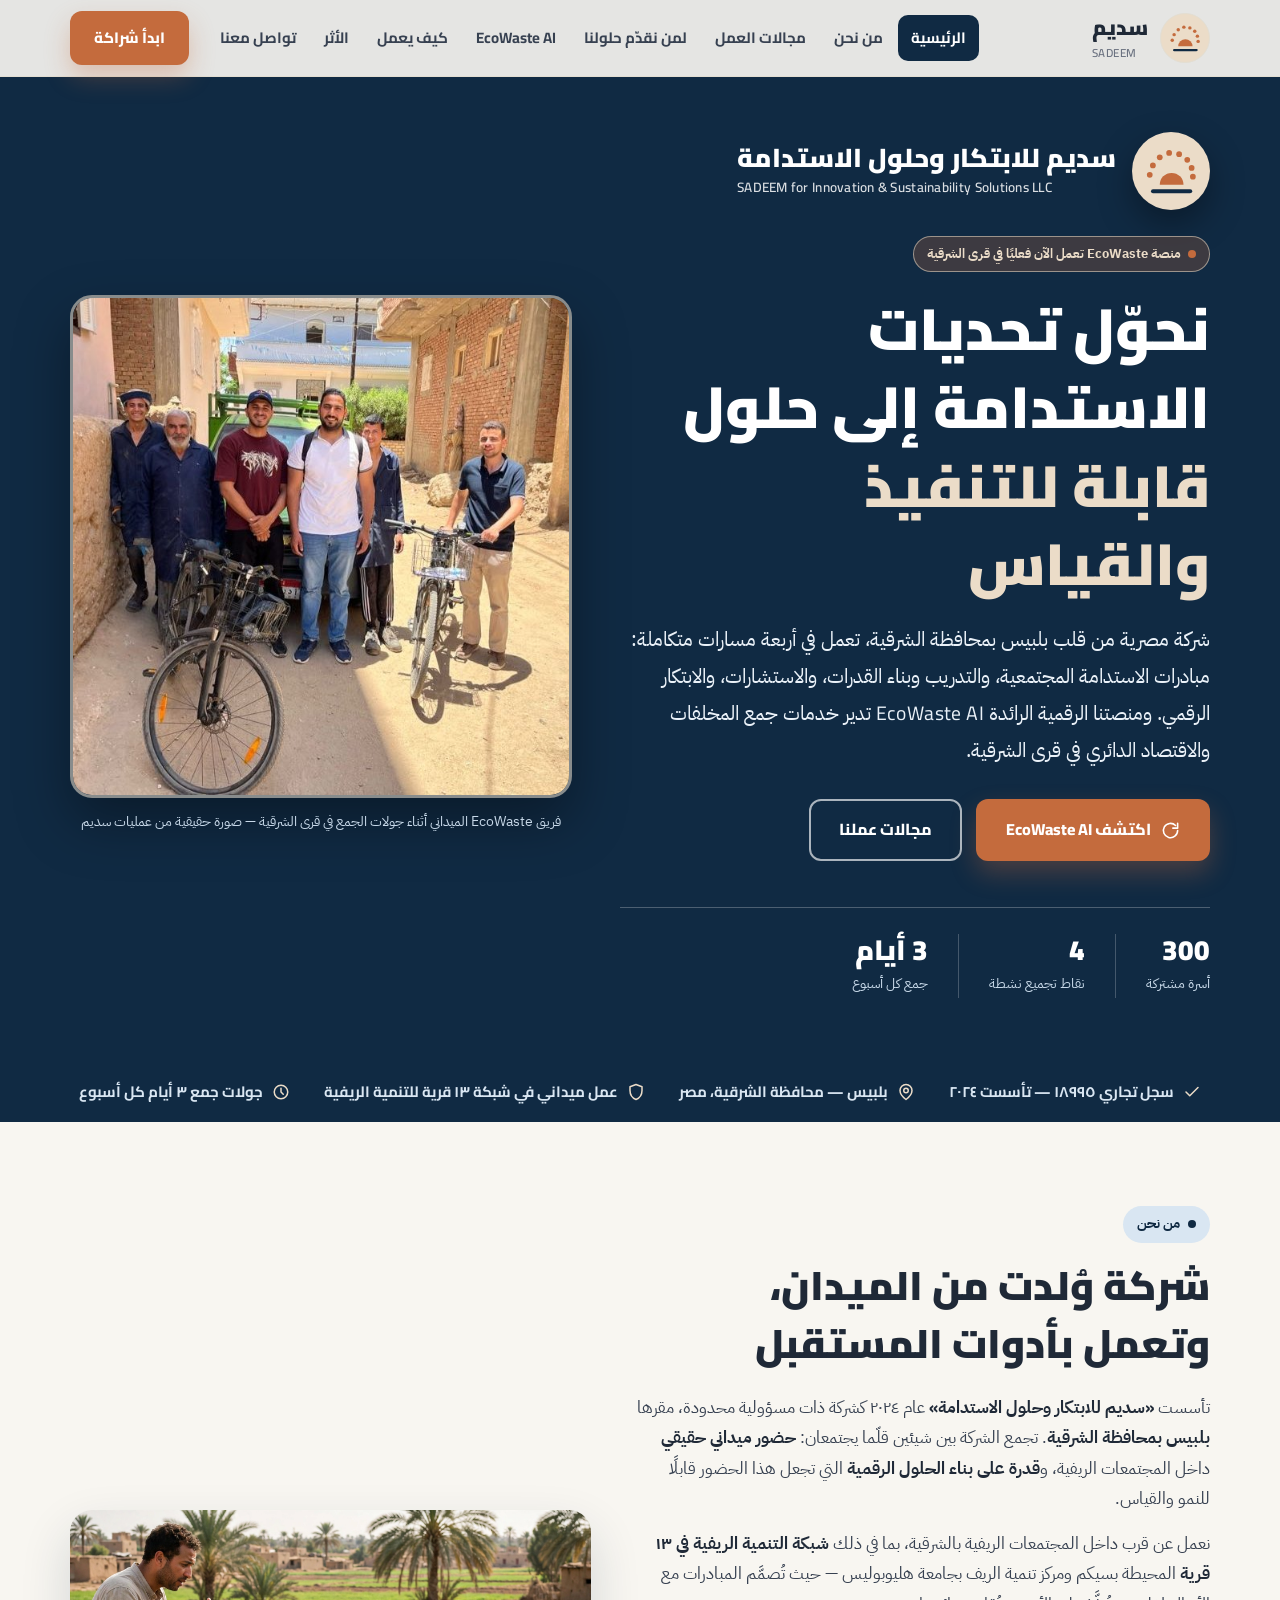
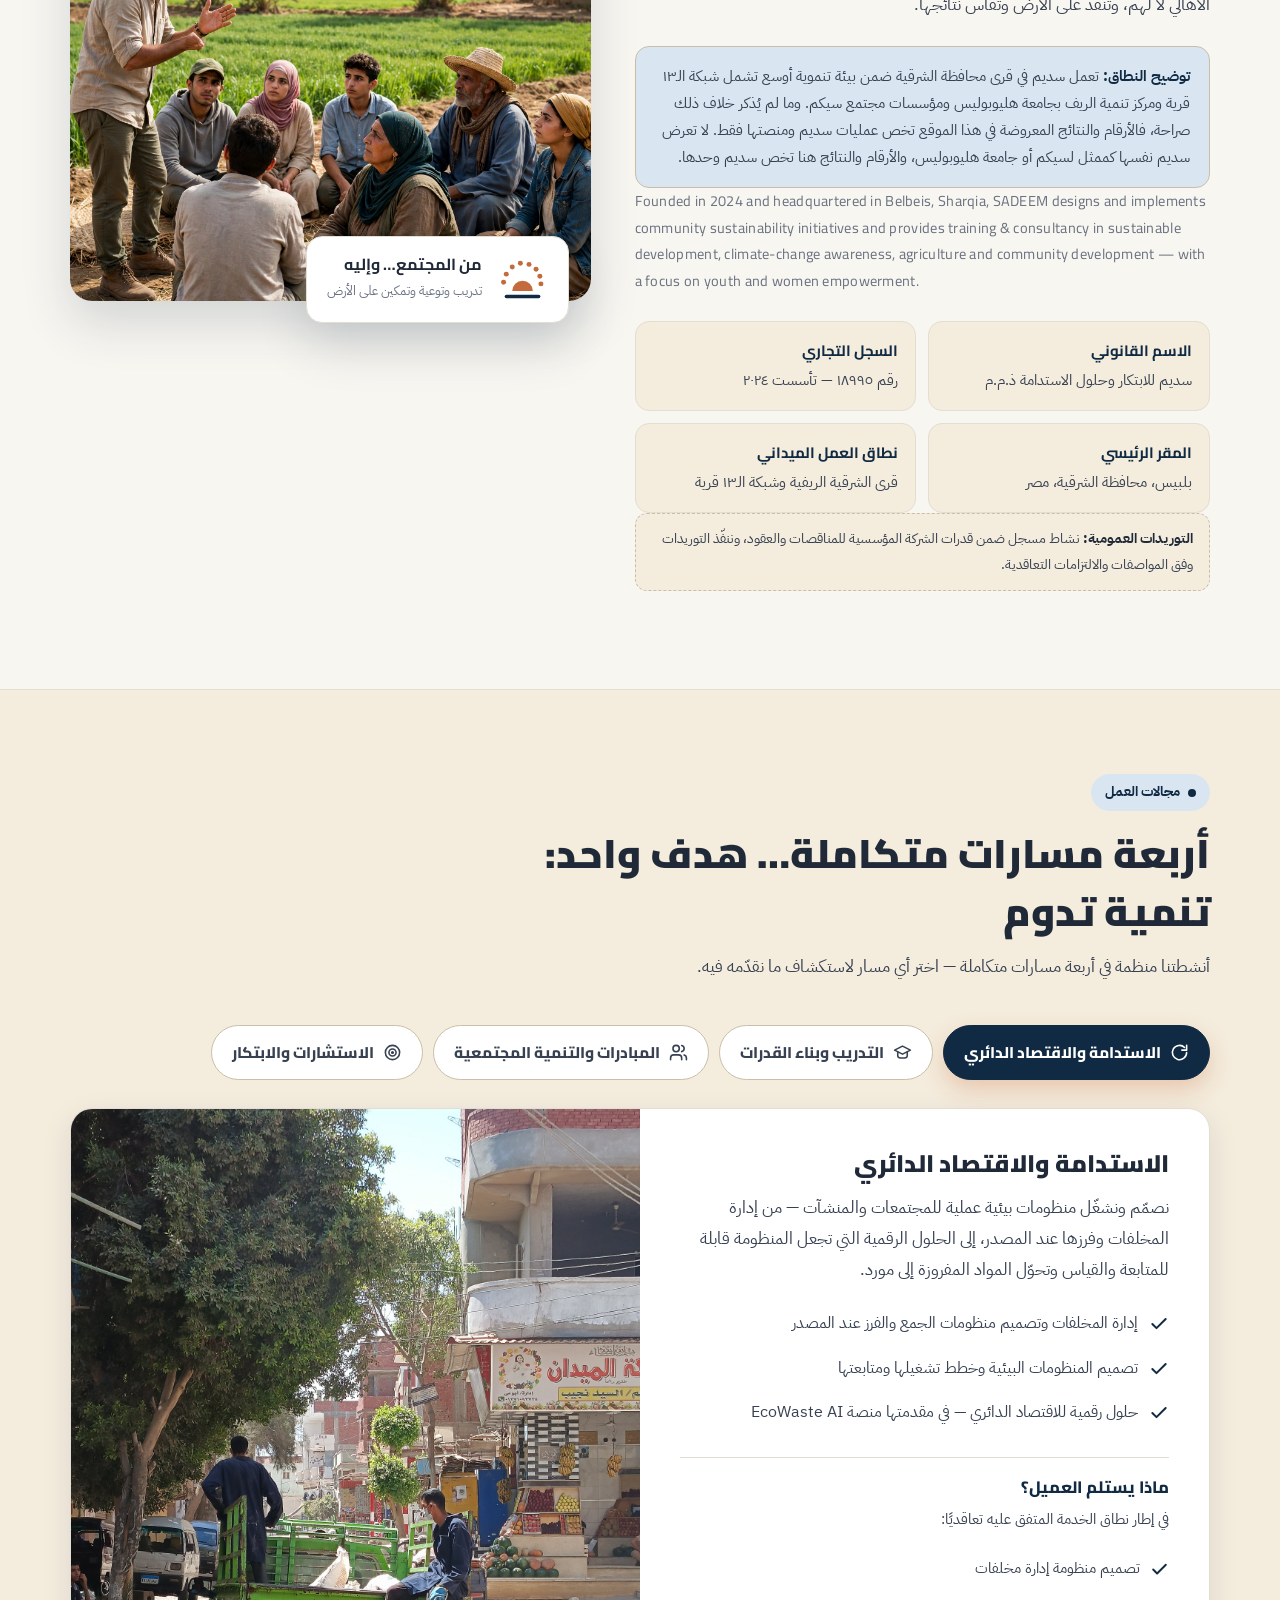
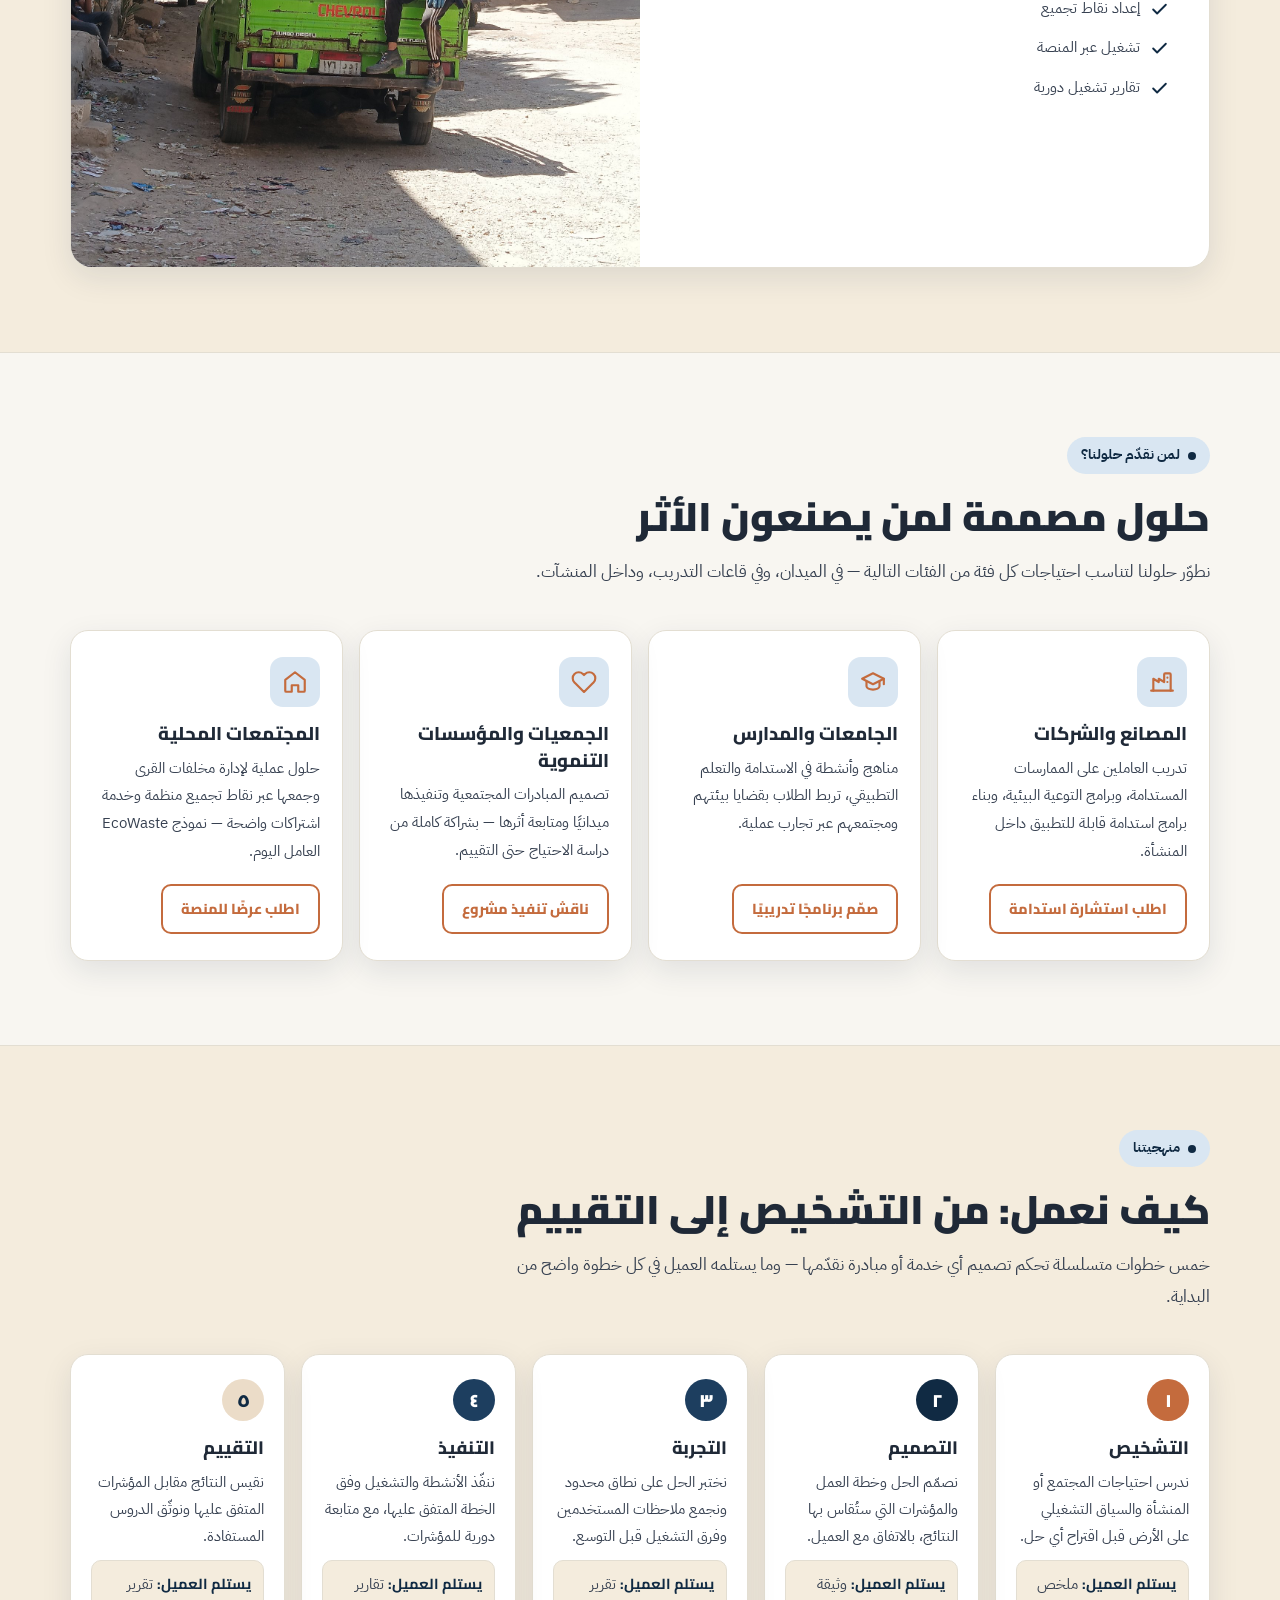
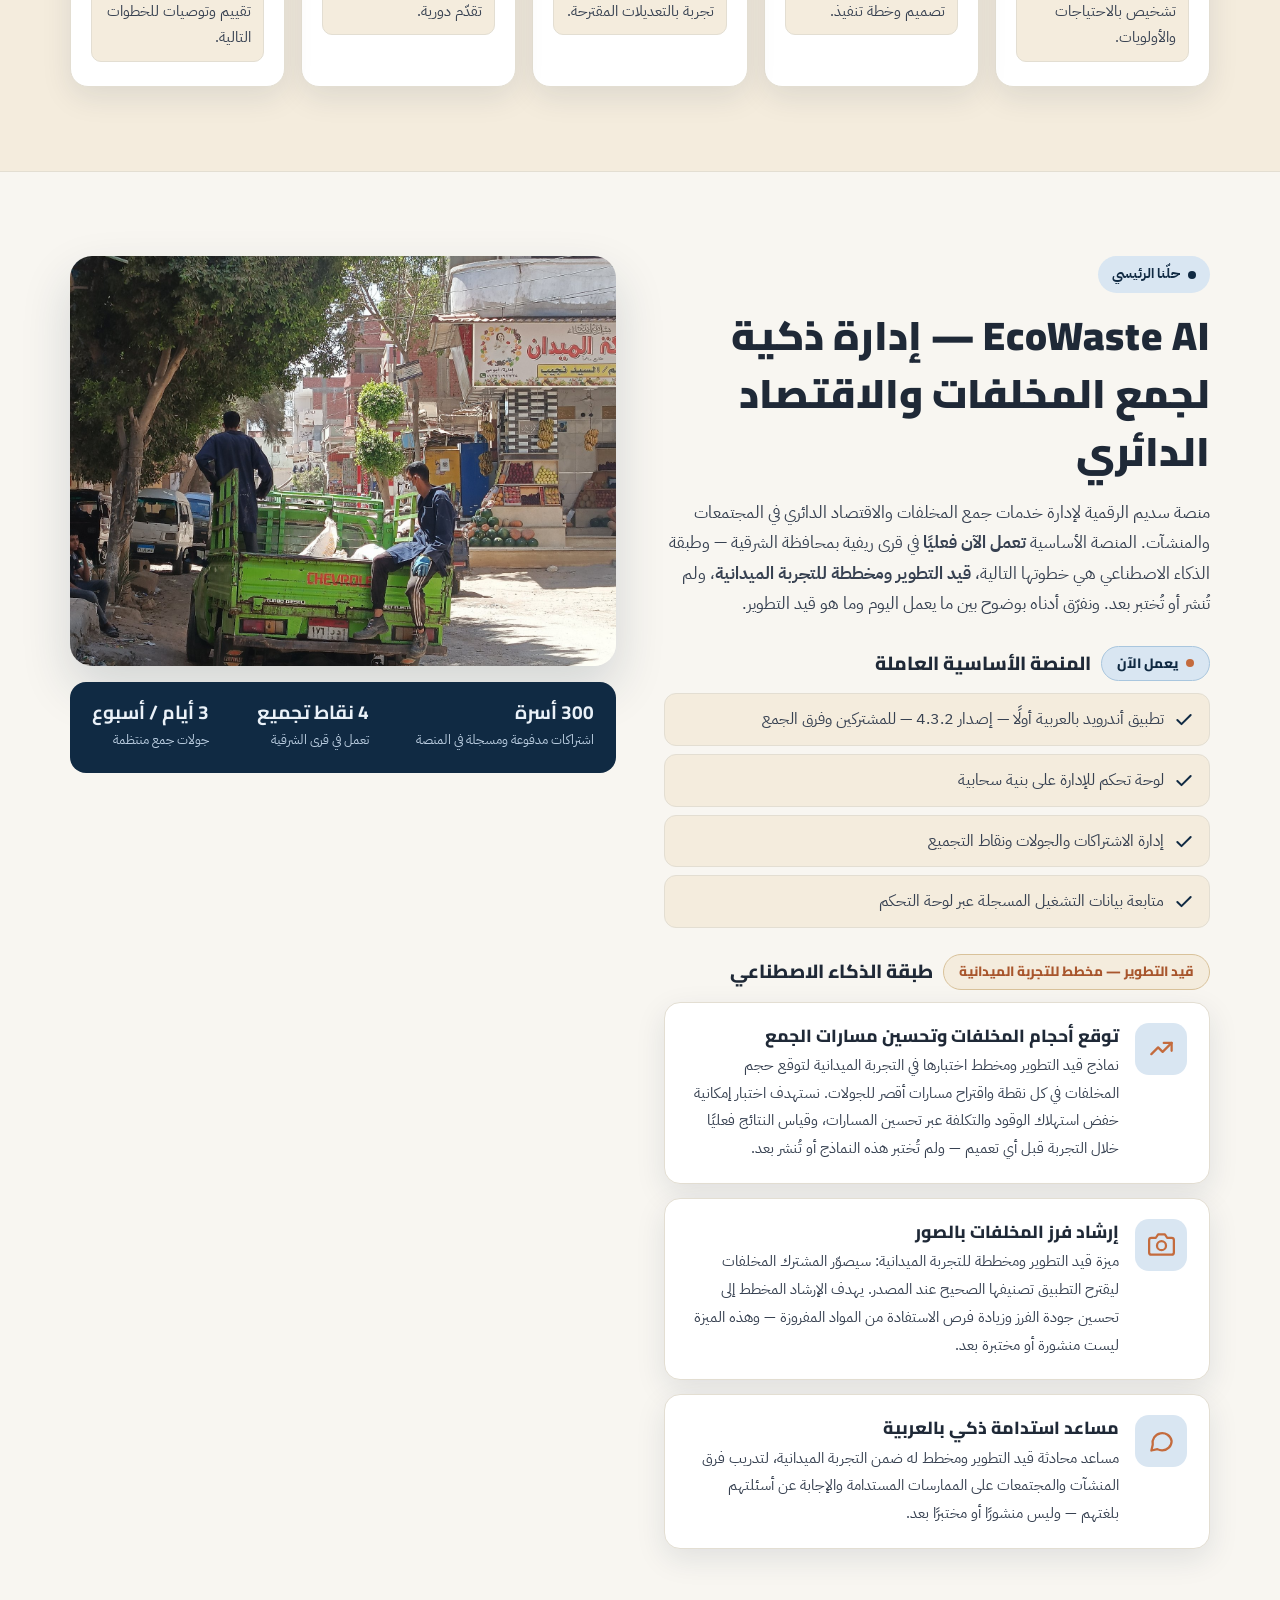
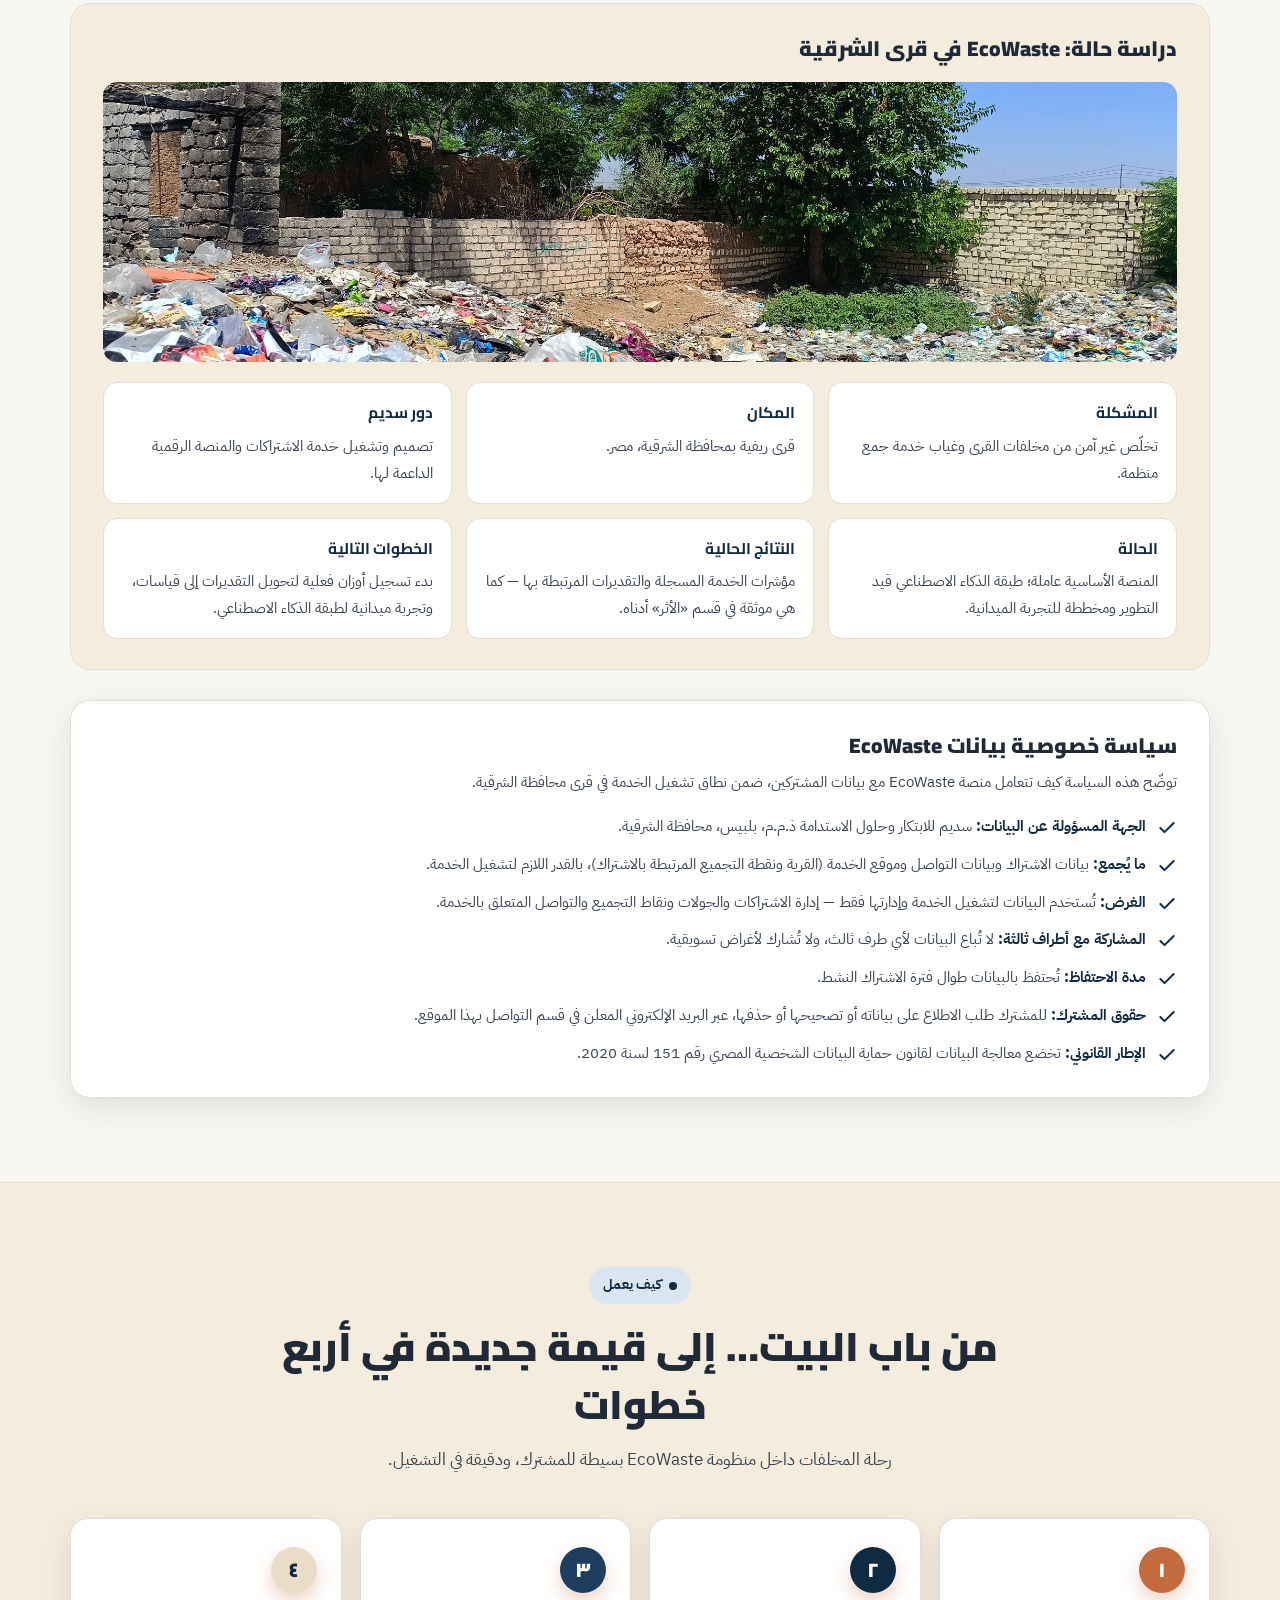
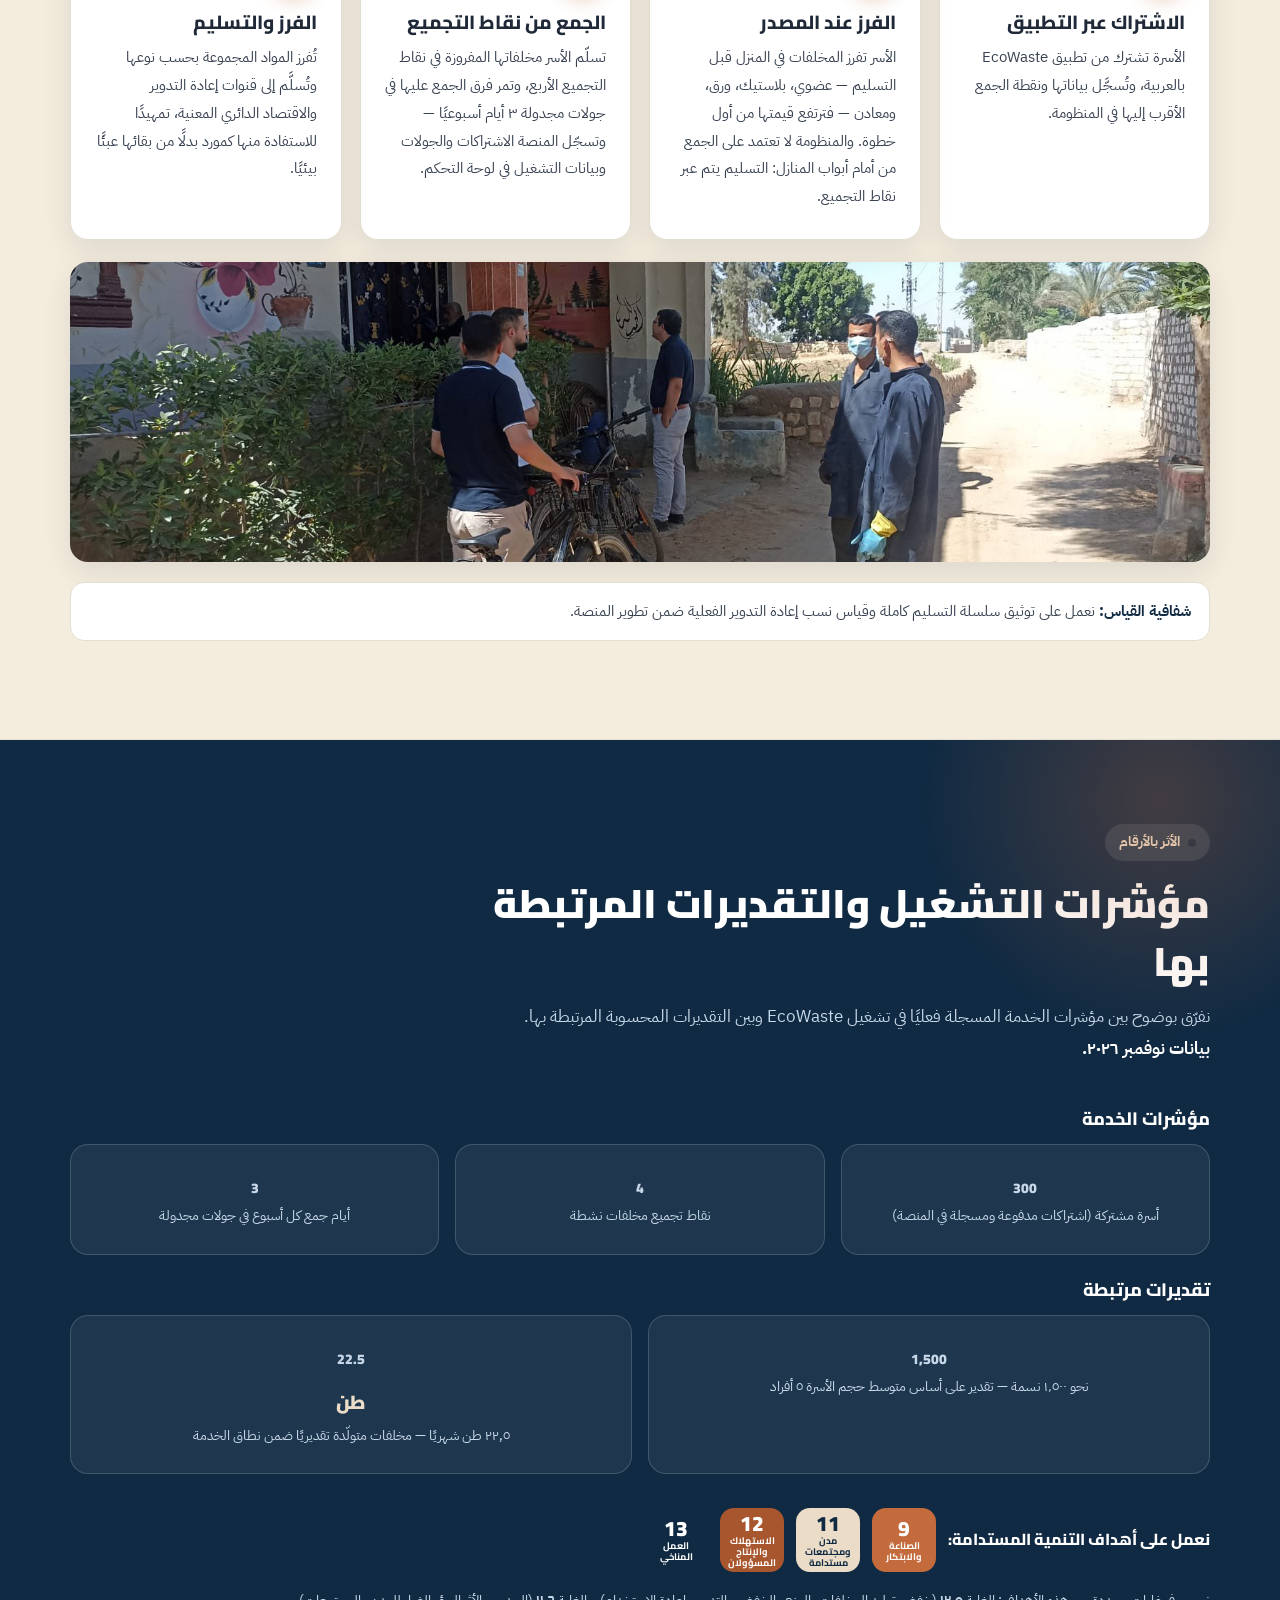
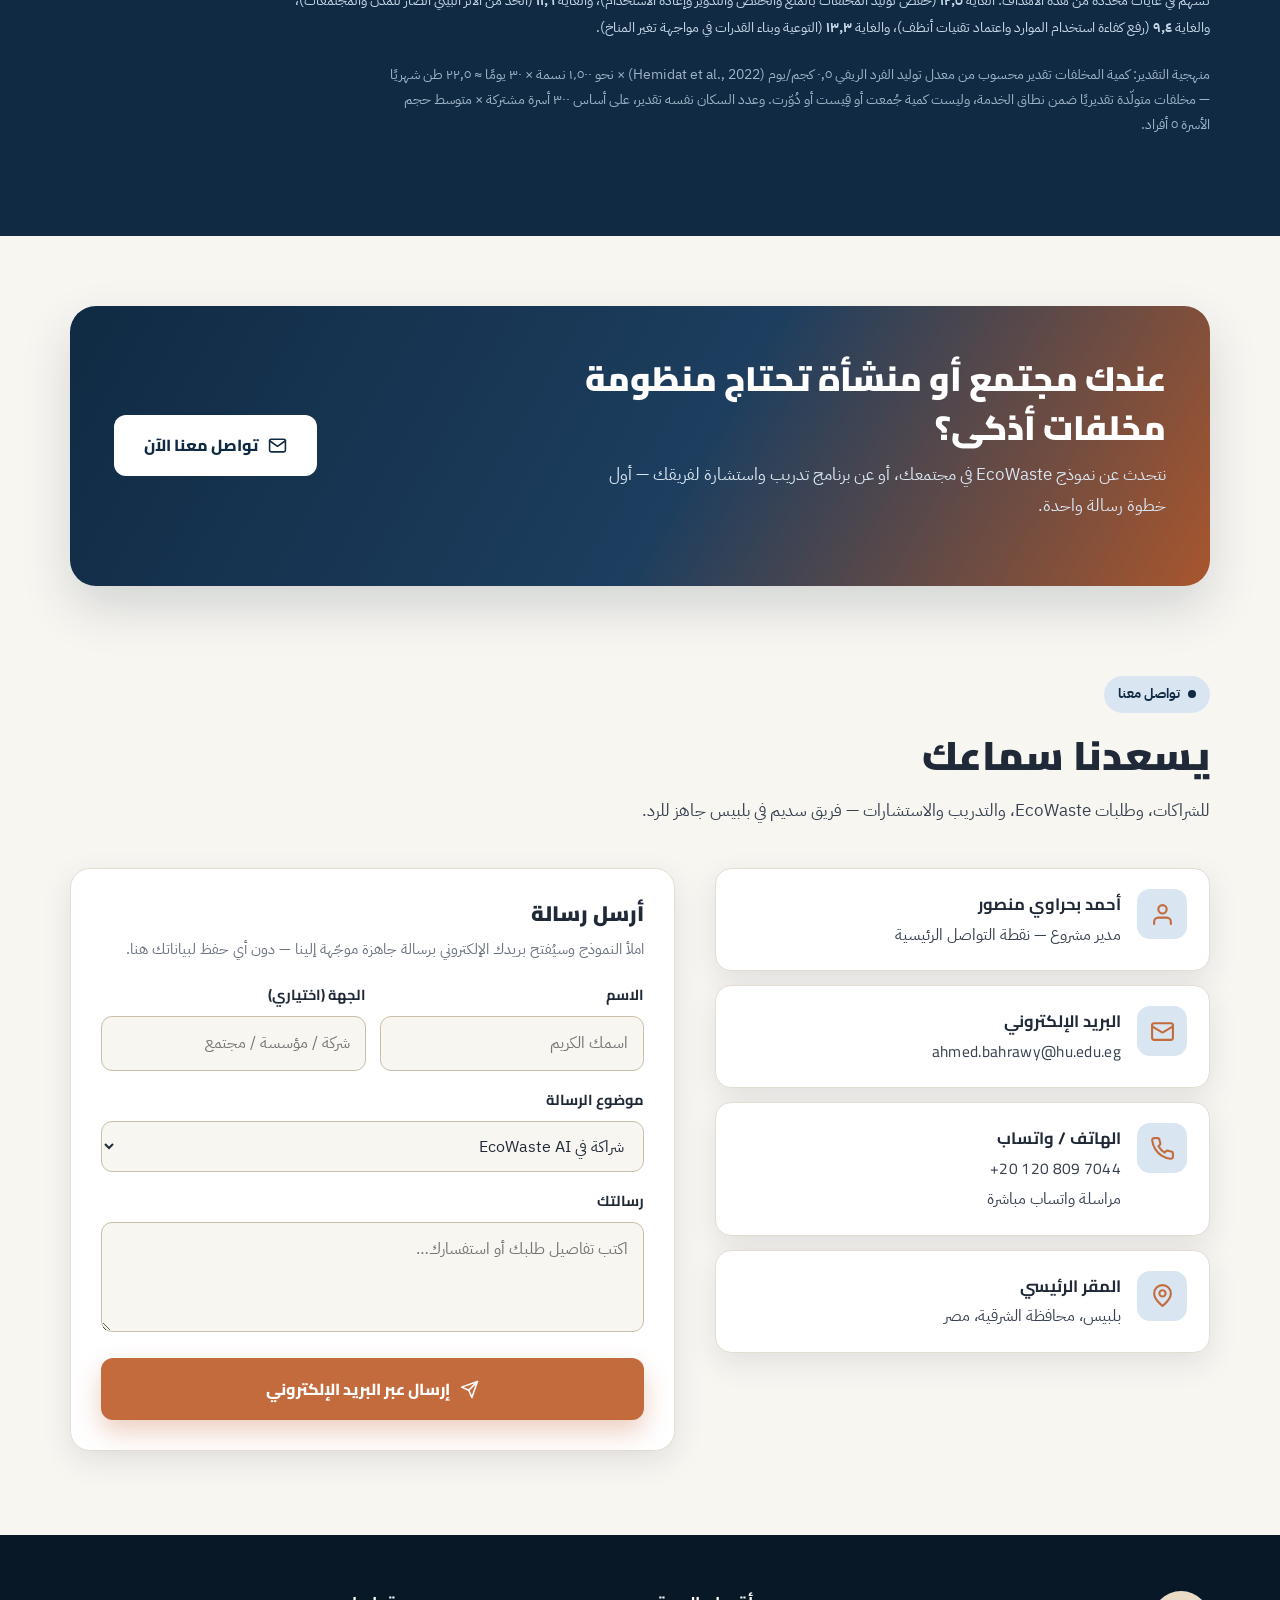
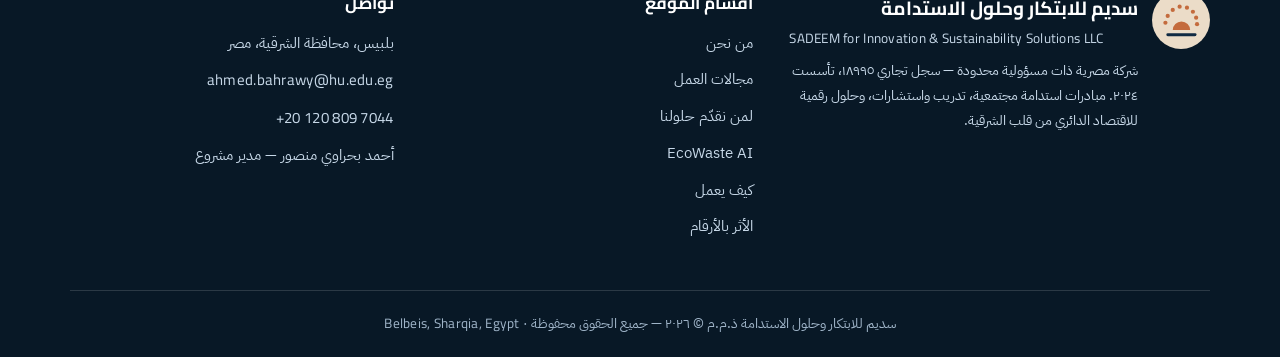
==== commit 2a36b582: "SADEEM website v3 — new Nile navy identity, real field photos, round-2 review fixes" ====
--- a/index.html
+++ b/index.html
@@ -5,29 +5,30 @@
 <meta name="viewport" content="width=device-width, initial-scale=1, viewport-fit=cover" />
 <meta name="color-scheme" content="light dark" />
 <meta name="description" content="سديم للابتكار وحلول الاستدامة — شركة مصرية من بلبيس، الشرقية. مبادرات استدامة مجتمعية، تدريب واستشارات، ومنصة EcoWaste AI الذكية لإدارة جمع المخلفات والاقتصاد الدائري." />
-<link rel="icon" href="[data-uri]" />
+<link rel="icon" href="[data-uri]" />
 <title>سديم للابتكار وحلول الاستدامة | SADEEM</title>
 <link rel="preconnect" href="https://fonts.googleapis.com" />
 <link rel="preconnect" href="https://fonts.gstatic.com" crossorigin />
 <link href="https://fonts.googleapis.com/css2?family=Cairo:wght@500;600;700;800;900&family=IBM+Plex+Sans+Arabic:wght@400;500;600;700&display=swap" rel="stylesheet" />
 <style>
 :root{
-  --green:#0b6b3a; --green-2:#0e7d46; --green-dark:#053d22; --green-deep:#032e1a;
-  --teal:#0e7c86; --teal-2:#12a0ad; --gold:#d9a441;
-  --bg:#ffffff; --bg-soft:#f3f7f2; --bg-band:#053d22;
-  --ink:#14231a; --ink-2:#3c4f42; --muted:#66796b;
-  --card:#ffffff; --line:#dce7dc; --line-strong:#c4d6c4;
-  --chip:#e7f2e7;
-  --shadow:0 10px 30px rgba(5,61,34,.10);
-  --shadow-lg:0 22px 50px rgba(5,61,34,.16);
+  --navy:#102A43; --navy-2:#1D3E5F; --copper:#C46B3D; --copper-dark:#A8562D; --sand:#EBDCC8; --sky:#D9E6F2;
+  --navy-deep:#081826;
+  
+  --bg:#F8F6F1; --bg-soft:#F4ECDD; --bg-band:#102A43;
+  --ink:#1F2937; --ink-2:#374151; --muted:#6B7280;
+  --card:#ffffff; --line:#E3DED2; --line-strong:#C9BFA9;
+  --chip:#D9E6F2;
+  --shadow:0 10px 30px rgba(16,42,67,.10);
+  --shadow-lg:0 22px 50px rgba(16,42,67,.16);
   --radius:18px;
 }
 @media (prefers-color-scheme: dark){
   :root{
-    --bg:#0c1710; --bg-soft:#101f14; --bg-band:#04240f;
-    --ink:#eef6ee; --ink-2:#c8d8c8; --muted:#93a894;
-    --card:#132418; --line:#24402a; --line-strong:#2e5234;
-    --chip:#17301c;
+    --bg:#0B1E30; --bg-soft:#102A43; --bg-band:#081826;
+    --ink:#F8F6F1; --ink-2:#D9E6F2; --muted:#A8B8C6;
+    --card:#142F4A; --line:#24425F; --line-strong:#33536F;
+    --chip:#1D3E5F;
     --shadow:0 10px 30px rgba(0,0,0,.35);
     --shadow-lg:0 22px 50px rgba(0,0,0,.45);
   }
@@ -37,76 +38,76 @@
 body{margin:0;font-family:"IBM Plex Sans Arabic",system-ui,sans-serif;background:var(--bg);color:var(--ink);line-height:1.85;font-size:16.5px;-webkit-font-smoothing:antialiased}
 h1,h2,h3,h4,.cairo{font-family:"Cairo","IBM Plex Sans Arabic",sans-serif;line-height:1.45;margin:0}
 img{max-width:100%;display:block}
-a{color:var(--green);text-decoration:none}
+a{color:var(--copper);text-decoration:none}
 .en{direction:ltr;unicode-bidi:isolate;font-family:"Cairo",sans-serif;letter-spacing:.02em}
 .wrap{max-width:1180px;margin:0 auto;padding:0 20px}
 section{padding:84px 0}
 .sec-head{max-width:720px;margin-bottom:42px}
 .sec-head.center{margin-inline:auto;text-align:center}
-.sec-tag{display:inline-flex;align-items:center;gap:8px;background:var(--chip);color:var(--green);font-weight:700;font-size:13.5px;padding:6px 14px;border-radius:999px;margin-bottom:14px}
-.sec-tag::before{content:"";width:8px;height:8px;border-radius:50%;background:var(--teal)}
+.sec-tag{display:inline-flex;align-items:center;gap:8px;background:var(--chip);color:#102A43;font-weight:700;font-size:13.5px;padding:6px 14px;border-radius:999px;margin-bottom:14px}
+.sec-tag::before{content:"";width:8px;height:8px;border-radius:50%;background:var(--navy)}
 .sec-head h2{font-size:clamp(28px,4.4vw,40px);font-weight:900;color:var(--ink)}
 .sec-head p{color:var(--ink-2);font-size:17px;margin-top:10px}
 .btn{display:inline-flex;align-items:center;gap:10px;font-family:"Cairo",sans-serif;font-weight:800;font-size:16px;padding:14px 28px;border-radius:12px;border:2px solid transparent;cursor:pointer;transition:transform .15s ease, box-shadow .15s ease, background .15s ease}
 .btn svg{width:19px;height:19px;flex:none}
-.btn-primary{background:var(--green);color:#fff;box-shadow:0 12px 26px rgba(11,107,58,.32)}
-.btn-primary:hover{background:var(--green-2);transform:translateY(-2px)}
+.btn-primary{background:var(--copper);color:#fff;box-shadow:0 12px 26px rgba(196,107,61,.32)}
+.btn-primary:hover{background:var(--copper-dark);transform:translateY(-2px)}
 .btn-ghost{background:transparent;color:#fff;border-color:rgba(255,255,255,.65)}
 .btn-ghost:hover{background:rgba(255,255,255,.12)}
-.btn-outline{background:transparent;color:var(--green);border-color:var(--green)}
+.btn-outline{background:transparent;color:var(--copper);border-color:var(--copper)}
 .btn-outline:hover{background:var(--chip)}
-.btn-light{background:#fff;color:var(--green-dark)}
+.btn-light{background:#fff;color:var(--navy)}
 .btn-light:hover{transform:translateY(-2px)}
 
 /* ===== Header / Nav ===== */
 header.site{position:fixed;inset-inline:0;top:0;z-index:60;background:color-mix(in srgb, var(--bg) 92%, transparent);backdrop-filter:blur(12px);border-bottom:1px solid var(--line);transition:box-shadow .2s ease}
-header.site.scrolled{box-shadow:0 8px 28px rgba(5,61,34,.12)}
+header.site.scrolled{box-shadow:0 8px 28px rgba(16,42,67,.12)}
 .nav{display:flex;align-items:center;gap:18px;height:76px}
 .brand{display:flex;align-items:center;gap:12px;flex:none;color:var(--ink)}
-.brand img{width:50px;height:50px;border-radius:50%;object-fit:cover;background:#fff;border:1px solid var(--line)}
+.brand img{width:50px;height:50px;border-radius:50%;object-fit:cover;background:#EBDCC8;border:1px solid var(--line);padding:6px}
 .brand .bname{font-family:"Cairo",sans-serif;font-weight:900;font-size:21px;line-height:1.2}
 .brand .bsub{font-size:11.5px;color:var(--muted);font-weight:600;letter-spacing:.04em;line-height:1.3}
 nav.tabs{display:flex;gap:2px;margin-inline-start:auto;flex-wrap:nowrap}
 nav.tabs a{font-family:"Cairo",sans-serif;font-weight:700;font-size:15px;color:var(--ink-2);padding:9px 13px;border-radius:10px;white-space:nowrap}
-nav.tabs a:hover{background:var(--chip);color:var(--green)}
-nav.tabs a.active{background:var(--green);color:#fff}
+nav.tabs a:hover{background:var(--chip);color:var(--copper)}
+nav.tabs a.active{background:#102A43;color:#fff}
 .nav-cta{flex:none}
-.burger{display:none;margin-inline-start:auto;background:var(--chip);border:1px solid var(--line);border-radius:10px;width:46px;height:46px;align-items:center;justify-content:center;cursor:pointer;color:var(--green)}
+.burger{display:none;margin-inline-start:auto;background:var(--chip);border:1px solid var(--line);border-radius:10px;width:46px;height:46px;align-items:center;justify-content:center;cursor:pointer;color:var(--copper)}
 .burger svg{width:24px;height:24px}
 .mobile-menu{display:none;border-top:1px solid var(--line);padding:12px 20px 18px;background:var(--bg)}
 .mobile-menu.open{display:block}
 .mobile-menu a{display:block;font-family:"Cairo",sans-serif;font-weight:700;padding:11px 10px;border-radius:10px;color:var(--ink)}
-.mobile-menu a:hover,.mobile-menu a.active{background:var(--chip);color:var(--green)}
+.mobile-menu a:hover,.mobile-menu a.active{background:var(--chip);color:var(--copper)}
 
 /* ===== Hero ===== */
-.hero{position:relative;padding:0;min-height:92vh;display:flex;align-items:flex-end;overflow:hidden;background:var(--green-deep)}
-.hero-bg{position:absolute;inset:0}
-.hero-bg img{width:100%;height:100%;object-fit:cover}
-.hero-bg::after{content:"";position:absolute;inset:0;background:linear-gradient(to top, rgba(3,32,18,.94) 0%, rgba(3,32,18,.72) 34%, rgba(3,32,18,.28) 62%, rgba(3,32,18,.18) 100%)}
-.hero-inner{position:relative;z-index:2;width:100%;padding-top:150px;padding-bottom:64px;color:#fff}
+.hero{position:relative;padding:0;overflow:hidden;background:var(--navy)}
+.hero-inner{position:relative;z-index:2;width:100%;padding-top:132px;padding-bottom:64px;color:#fff;display:grid;grid-template-columns:1.08fr .92fr;gap:48px;align-items:center}
+.hero-photo{margin:0}
+.hero-photo img{width:100%;aspect-ratio:1/1;max-height:560px;object-fit:cover;border-radius:22px;border:3px solid rgba(235,220,200,.55);box-shadow:0 24px 54px rgba(0,0,0,.35)}
+.hero-photo figcaption{font-size:13.5px;color:#C7D8E8;margin-top:12px;text-align:center}
 .hero-logo{display:flex;align-items:center;gap:16px;margin-bottom:26px}
-.hero-logo img{width:78px;height:78px;border-radius:50%;background:#fff;padding:4px;box-shadow:0 14px 34px rgba(0,0,0,.35)}
+.hero-logo img{width:78px;height:78px;border-radius:50%;background:#EBDCC8;padding:9px;box-shadow:0 14px 34px rgba(0,0,0,.35)}
 .hero-logo .hl-name{font-family:"Cairo",sans-serif;font-weight:900;font-size:26px;line-height:1.25}
 .hero-logo .hl-sub{font-size:13.5px;opacity:.85;font-weight:600}
 .hero h1{font-size:clamp(34px,6vw,58px);font-weight:900;max-width:820px;line-height:1.35}
-.hero h1 .accent{color:#8fe3ae}
-.hero p.lead{font-size:clamp(16.5px,2.4vw,19.5px);max-width:680px;color:#e6f2e6;margin:18px 0 30px;line-height:1.9}
+.hero h1 .accent{color:#EBDCC8}
+.hero p.lead{font-size:clamp(16.5px,2.4vw,19.5px);max-width:680px;color:#EAF1F8;margin:18px 0 30px;line-height:1.9}
 .hero-ctas{display:flex;gap:14px;flex-wrap:wrap}
 .hero-stats{display:flex;gap:0;flex-wrap:wrap;margin-top:46px;border-top:1px solid rgba(255,255,255,.25);padding-top:26px}
 .hero-stats .hs{padding-inline-end:30px;margin-inline-end:30px;border-inline-end:1px solid rgba(255,255,255,.22)}
 .hero-stats .hs:last-child{border-inline-end:none;margin-inline-end:0;padding-inline-end:0}
 .hero-stats b{font-family:"Cairo",sans-serif;font-size:28px;font-weight:900;display:block;line-height:1.2}
-.hero-stats span{font-size:13.5px;color:#cfe6cf}
-.live-dot{display:inline-flex;align-items:center;gap:7px;background:rgba(20,160,80,.22);border:1px solid rgba(120,230,160,.5);color:#a9f0c2;font-size:13px;font-weight:700;padding:5px 13px;border-radius:999px;margin-bottom:18px}
-.live-dot i{width:8px;height:8px;border-radius:50%;background:#4ade80;animation:pulse 1.8s infinite}
-@keyframes pulse{0%{box-shadow:0 0 0 0 rgba(74,222,128,.55)}70%{box-shadow:0 0 0 8px rgba(74,222,128,0)}100%{box-shadow:0 0 0 0 rgba(74,222,128,0)}}
+.hero-stats span{font-size:13.5px;color:#C7D8E8}
+.live-dot{display:inline-flex;align-items:center;gap:7px;background:rgba(196,107,61,.25);border:1px solid rgba(235,220,200,.55);color:#EBDCC8;font-size:13px;font-weight:700;padding:5px 13px;border-radius:999px;margin-bottom:18px}
+.live-dot i{width:8px;height:8px;border-radius:50%;background:#C46B3D;animation:pulse 1.8s infinite}
+@keyframes pulse{0%{box-shadow:0 0 0 0 rgba(196,107,61,.55)}70%{box-shadow:0 0 0 8px rgba(196,107,61,0)}100%{box-shadow:0 0 0 0 rgba(196,107,61,0)}}
 @media (prefers-reduced-motion: reduce){.live-dot i{animation:none} html{scroll-behavior:auto}}
 
 /* ===== Marquee strip ===== */
-.strip{background:var(--green-dark);color:#dff2df;padding:16px 0}
+.strip{background:var(--navy);color:#D9E6F2;padding:16px 0}
 .strip .wrap{display:flex;gap:14px 34px;flex-wrap:wrap;justify-content:center;font-family:"Cairo",sans-serif;font-weight:700;font-size:15px}
 .strip span{display:inline-flex;align-items:center;gap:9px}
-.strip svg{width:18px;height:18px;color:#8fe3ae;flex:none}
+.strip svg{width:18px;height:18px;color:#EBDCC8;flex:none}
 
 /* ===== About ===== */
 .about-grid{display:grid;grid-template-columns:1.05fr .95fr;gap:44px;align-items:center}
@@ -118,7 +119,7 @@
 .about-img .badge-card span{font-size:13px;color:var(--muted)}
 .facts{display:grid;grid-template-columns:1fr 1fr;gap:12px;margin-top:26px}
 .fact{background:var(--bg-soft);border:1px solid var(--line);border-radius:14px;padding:15px 17px}
-.fact b{font-family:"Cairo",sans-serif;font-size:15px;color:var(--green);display:block}
+.fact b{font-family:"Cairo",sans-serif;font-size:15px;color:#102A43;display:block}
 .fact span{font-size:14.5px;color:var(--ink-2)}
 .about-copy p{color:var(--ink-2);margin:0 0 14px}
 .about-copy p b{color:var(--ink)}
@@ -128,8 +129,8 @@
 .tabbar{display:flex;gap:10px;flex-wrap:wrap;margin-bottom:28px}
 .tabbar button{font-family:"Cairo",sans-serif;font-weight:800;font-size:15.5px;padding:12px 20px;border-radius:999px;border:1.5px solid var(--line-strong);background:var(--card);color:var(--ink-2);cursor:pointer;display:inline-flex;align-items:center;gap:9px;transition:all .15s ease}
 .tabbar button svg{width:19px;height:19px}
-.tabbar button:hover{border-color:var(--green);color:var(--green)}
-.tabbar button.active{background:var(--green);border-color:var(--green);color:#fff;box-shadow:0 10px 22px rgba(11,107,58,.28)}
+.tabbar button:hover{border-color:var(--copper);color:var(--copper)}
+.tabbar button.active{background:#102A43;border-color:#102A43;color:#fff;box-shadow:0 10px 22px rgba(196,107,61,.28)}
 .tab-panel{display:none;background:var(--card);border:1px solid var(--line);border-radius:22px;overflow:hidden;box-shadow:var(--shadow)}
 .tab-panel.active{display:grid;grid-template-columns:1fr 1fr}
 .tab-panel .tp-body{padding:38px 40px}
@@ -137,7 +138,7 @@
 .tab-panel .tp-body p{color:var(--ink-2);margin:0 0 16px}
 .tab-panel ul{list-style:none;margin:0;padding:0}
 .tab-panel li{display:flex;gap:11px;padding:8px 0;color:var(--ink-2);font-size:15.5px}
-.tab-panel li svg{width:20px;height:20px;color:var(--teal);flex:none;margin-top:5px}
+.tab-panel li svg{width:20px;height:20px;color:var(--navy);flex:none;margin-top:5px}
 .tab-panel .tp-img{min-height:320px}
 .tab-panel .tp-img img{width:100%;height:100%;object-fit:cover}
 
@@ -145,94 +146,170 @@
 .eco-grid{display:grid;grid-template-columns:1fr 1fr;gap:48px;align-items:start}
 .eco-img{position:sticky;top:100px}
 .eco-img img{border-radius:22px;box-shadow:var(--shadow-lg);width:100%;aspect-ratio:4/3;object-fit:cover}
-.eco-img .float-card{margin-top:16px;background:var(--green-dark);color:#e8f5e8;border-radius:16px;padding:18px 22px;display:flex;justify-content:space-between;gap:14px;flex-wrap:wrap}
+.eco-img .float-card{margin-top:16px;background:var(--navy);color:#EAF1F8;border-radius:16px;padding:18px 22px;display:flex;justify-content:space-between;gap:14px;flex-wrap:wrap}
 .eco-img .float-card b{font-family:"Cairo",sans-serif;font-size:19px;display:block;line-height:1.3}
-.eco-img .float-card span{font-size:13px;color:#bfe0bf}
+.eco-img .float-card span{font-size:13px;color:#B9CCDF}
 .status-row{display:flex;gap:10px;flex-wrap:wrap;margin:18px 0 22px}
 .pill{display:inline-flex;align-items:center;gap:8px;font-family:"Cairo",sans-serif;font-weight:800;font-size:13.5px;padding:7px 15px;border-radius:999px}
-.pill-live{background:#e3f7e8;color:#0b6b3a;border:1px solid #a9dcb6}
-.pill-live i{width:8px;height:8px;border-radius:50%;background:#22a355}
-.pill-pilot{background:#fdf3e0;color:#8a5d10;border:1px solid #ecd29a}
-@media (prefers-color-scheme: dark){.pill-live{background:#12351c;color:#8fe3ae}.pill-pilot{background:#3a2c10;color:#f2cf8a}}
+.pill-live{background:#D9E6F2;color:#102A43;border:1px solid #A9C6DE}
+.pill-live i{width:8px;height:8px;border-radius:50%;background:#C46B3D}
+.pill-pilot{background:#F4ECDD;color:#A8562D;border:1px solid #D9C29A}
+@media (prefers-color-scheme: dark){.pill-live{background:#1D3E5F;color:#EBDCC8}.pill-pilot{background:#4A3520;color:#EBDCC8}}
 .ai-cards{display:grid;gap:14px;margin-top:8px}
 .ai-card{background:var(--card);border:1px solid var(--line);border-radius:16px;padding:20px 22px;display:flex;gap:16px;box-shadow:var(--shadow)}
-.ai-card .ai-ic{width:52px;height:52px;flex:none;border-radius:14px;background:var(--chip);display:flex;align-items:center;justify-content:center;color:var(--green)}
+.ai-card .ai-ic{width:52px;height:52px;flex:none;border-radius:14px;background:var(--chip);display:flex;align-items:center;justify-content:center;color:var(--copper)}
 .ai-card .ai-ic svg{width:27px;height:27px}
 .ai-card h4{font-size:17.5px;font-weight:800}
 .ai-card p{margin:4px 0 0;color:var(--ink-2);font-size:15px}
 .eco-copy>p{color:var(--ink-2)}
 .platform-list{display:flex;gap:10px;flex-wrap:wrap;margin:20px 0 4px}
-.platform-list span{background:var(--chip);color:var(--green);font-weight:700;font-size:14px;padding:8px 15px;border-radius:10px;font-family:"Cairo",sans-serif}
+.platform-list span{background:var(--chip);color:var(--copper);font-weight:700;font-size:14px;padding:8px 15px;border-radius:10px;font-family:"Cairo",sans-serif}
 
 /* ===== How it works ===== */
 .how{background:var(--bg-soft);border-block:1px solid var(--line)}
 .steps{display:grid;grid-template-columns:repeat(4,1fr);gap:18px;position:relative}
 .step{background:var(--card);border:1px solid var(--line);border-radius:18px;padding:28px 24px;box-shadow:var(--shadow);position:relative}
-.step .num{width:46px;height:46px;border-radius:50%;background:var(--green);color:#fff;font-family:"Cairo",sans-serif;font-weight:900;font-size:20px;display:flex;align-items:center;justify-content:center;margin-bottom:16px;box-shadow:0 8px 18px rgba(11,107,58,.3)}
-.step:nth-child(2) .num{background:var(--teal)}
-.step:nth-child(3) .num{background:#3f9142}
-.step:nth-child(4) .num{background:var(--gold);color:#3a2a05}
+.step .num{width:46px;height:46px;border-radius:50%;background:var(--copper);color:#fff;font-family:"Cairo",sans-serif;font-weight:900;font-size:20px;display:flex;align-items:center;justify-content:center;margin-bottom:16px;box-shadow:0 8px 18px rgba(196,107,61,.3)}
+.step:nth-child(2) .num{background:var(--navy)}
+.step:nth-child(3) .num{background:#1D3E5F}
+.step:nth-child(4) .num{background:var(--sand);color:#102A43}
 .step h3{font-size:19px;font-weight:800;margin-bottom:8px}
 .step p{color:var(--ink-2);font-size:15px;margin:0}
 
 /* ===== Impact ===== */
-.impact{background:var(--bg-band);color:#eaf6ea;padding:84px 0;position:relative;overflow:hidden}
-.impact::before{content:"";position:absolute;width:520px;height:520px;border-radius:50%;background:radial-gradient(circle,rgba(18,160,173,.28),transparent 65%);top:-200px;inset-inline-start:-140px}
+.impact{background:var(--bg-band);color:#EAF1F8;padding:84px 0;position:relative;overflow:hidden}
+.impact::before{content:"";position:absolute;width:520px;height:520px;border-radius:50%;background:radial-gradient(circle,rgba(196,107,61,.28),transparent 65%);top:-200px;inset-inline-start:-140px}
 .impact .sec-head h2{color:#fff}
-.impact .sec-head p{color:#c4e2c4}
-.impact .sec-tag{background:rgba(255,255,255,.1);color:#a9f0c2}
+.impact .sec-head p{color:#C7D8E8}
+.impact .sec-tag{background:rgba(255,255,255,.1);color:#EBDCC8}
 .stats-grid{display:grid;grid-template-columns:repeat(5,1fr);gap:16px;position:relative}
 .stat{background:rgba(255,255,255,.06);border:1px solid rgba(255,255,255,.16);border-radius:18px;padding:26px 16px;text-align:center}
 .stat b{font-family:"Cairo",sans-serif;font-size:clamp(30px,4vw,42px);font-weight:900;color:#fff;display:block;line-height:1.15}
-.stat b small{font-size:19px;color:#8fe3ae}
-.stat span{font-size:14px;color:#c4e2c4;display:block;margin-top:6px;line-height:1.6}
-.impact-note{margin-top:22px;font-size:13.5px;color:#9dc79d;max-width:820px;position:relative}
+.stat b small{font-size:19px;color:#EBDCC8}
+.stat span{font-size:14px;color:#C7D8E8;display:block;margin-top:6px;line-height:1.6}
+.impact-note{margin-top:22px;font-size:13.5px;color:#9FB4C8;max-width:820px;position:relative}
 .sdg-row{display:flex;gap:12px;flex-wrap:wrap;margin-top:34px;position:relative;align-items:center}
 .sdg-row .lbl{font-family:"Cairo",sans-serif;font-weight:800;color:#fff;font-size:16px}
 .sdg{width:64px;height:64px;border-radius:14px;display:flex;flex-direction:column;align-items:center;justify-content:center;color:#fff;font-family:"Cairo",sans-serif;text-align:center;line-height:1.15;padding:4px}
 .sdg b{font-size:21px;font-weight:900}
 .sdg span{font-size:9.5px;font-weight:700}
-.sdg-9{background:#f26522}.sdg-11{background:#f9a826;color:#402a00}.sdg-12{background:#bf8b2e}.sdg-13{background:#3f7e46}
+.sdg-9{background:#C46B3D}.sdg-11{background:#EBDCC8;color:#102A43}.sdg-12{background:#A8562D}.sdg-13{background:#102A43}
+
+/* ===== Review round 1 additions ===== */
+.about-note{margin-top:26px;background:var(--chip);border:1px solid var(--line-strong);border-radius:14px;padding:16px 19px;font-size:14.5px;color:var(--ink-2)}
+.about-note b{color:#102A43}
+.supplies-line{margin-top:14px;font-size:14px;color:var(--muted);background:var(--bg-soft);border:1px dashed var(--line-strong);border-radius:12px;padding:12px 16px}
+.stats-group{margin-bottom:22px;position:relative}
+.stats-group h3{font-size:18px;font-weight:800;color:#fff;margin:0 0 12px}
+.stats-grid.g3{grid-template-columns:repeat(3,1fr)}
+.stats-grid.g2{grid-template-columns:repeat(2,1fr)}
+.sdg-targets{margin-top:16px;font-size:14px;color:#C7D8E8;max-width:920px;position:relative;line-height:1.9}
+.aud-grid{display:grid;grid-template-columns:repeat(4,1fr);gap:16px}
+.aud-card{background:var(--card);border:1px solid var(--line);border-radius:18px;padding:26px 22px;box-shadow:var(--shadow)}
+.aud-card .a-ic{width:50px;height:50px;border-radius:13px;background:var(--chip);color:var(--copper);display:flex;align-items:center;justify-content:center;margin-bottom:14px}
+.aud-card .a-ic svg{width:26px;height:26px}
+.aud-card h3{font-size:18.5px;font-weight:800;margin-bottom:7px}
+.aud-card p{color:var(--ink-2);font-size:15px;margin:0}
+.eco-block{margin-top:26px}
+.block-title{display:flex;align-items:center;gap:10px;flex-wrap:wrap;font-size:19px;font-weight:800;margin:0 0 12px}
+.live-list{list-style:none;margin:0;padding:0;display:grid;gap:8px}
+.live-list li{display:flex;gap:10px;color:var(--ink-2);font-size:15.5px;background:var(--bg-soft);border:1px solid var(--line);border-radius:12px;padding:11px 15px}
+.live-list li svg{width:20px;height:20px;color:var(--navy);flex:none;margin-top:5px}
+.case-box{margin-top:54px;background:var(--bg-soft);border:1px solid var(--line);border-radius:20px;padding:30px 32px}
+.case-box h3{font-size:21px;font-weight:900;margin:0 0 18px}
+.case-grid{display:grid;grid-template-columns:repeat(3,1fr);gap:14px}
+.case-item{background:var(--card);border:1px solid var(--line);border-radius:14px;padding:16px 18px}
+.case-item b{font-family:"Cairo",sans-serif;color:#102A43;display:block;margin-bottom:5px;font-size:15.5px}
+.case-item p{margin:0;color:var(--ink-2);font-size:14.5px}
+.privacy-note{margin-top:16px;font-size:14px;color:var(--ink-2);background:var(--bg-soft);border:1px solid var(--line);border-radius:14px;padding:15px 18px}
+.privacy-note b{color:#102A43}
+@media (max-width:1020px){.aud-grid{grid-template-columns:1fr 1fr}.case-grid{grid-template-columns:1fr 1fr}}
+@media (max-width:760px){.aud-grid,.case-grid,.stats-grid.g3,.stats-grid.g2{grid-template-columns:1fr}.case-box{padding:24px 20px}}
+
+@media (prefers-color-scheme: dark){
+  .sec-tag{color:#EBDCC8}
+  .fact b,.deliver h4,.case-item b,.about-note b,.how-note b,.method-step .recv b,.privacy-box li b,.privacy-note b{color:#EBDCC8}
+  nav.tabs a.active{background:#C46B3D}
+  .tabbar button.active{background:#C46B3D;border-color:#C46B3D}
+}
+
+/* ===== Round 2 additions ===== */
+.deliver{margin-top:22px;border-top:1px solid var(--line);padding-top:18px}
+.deliver h4{font-size:16.5px;font-weight:800;color:#102A43;margin:0 0 6px}
+.deliver>p{font-size:14.5px;color:var(--muted);margin:0 0 10px}
+.deliver ul{list-style:none;margin:0;padding:0}
+.deliver li{display:flex;gap:10px;padding:6px 0;color:var(--ink-2);font-size:15px}
+.deliver li svg{width:19px;height:19px;color:var(--navy);flex:none;margin-top:5px}
+.aud-card{display:flex;flex-direction:column}
+.aud-card p{flex:1}
+.aud-cta{margin-top:18px;align-self:flex-start;padding:10px 18px;font-size:14.5px;border-radius:10px}
+.method{background:var(--bg-soft);border-block:1px solid var(--line)}
+.method-steps{display:grid;grid-template-columns:repeat(5,1fr);gap:16px}
+.method-step{background:var(--card);border:1px solid var(--line);border-radius:18px;padding:24px 20px;box-shadow:var(--shadow)}
+.method-step .num{width:42px;height:42px;border-radius:50%;background:var(--copper);color:#fff;font-family:"Cairo",sans-serif;font-weight:900;font-size:18px;display:flex;align-items:center;justify-content:center;margin-bottom:14px}
+.method-step:nth-child(2) .num{background:var(--navy)}
+.method-step:nth-child(3) .num{background:#1D3E5F}
+.method-step:nth-child(4) .num{background:var(--navy-2)}
+.method-step:nth-child(5) .num{background:var(--sand);color:#102A43}
+.method-step h3{font-size:18px;font-weight:800;margin-bottom:8px}
+.method-step p{color:var(--ink-2);font-size:14.5px;margin:0 0 10px}
+.method-step .recv{font-size:14.5px;color:var(--ink-2);background:var(--bg-soft);border:1px solid var(--line);border-radius:10px;padding:10px 12px;margin:0}
+.method-step .recv b{color:#102A43;font-family:"Cairo",sans-serif}
+.how-note{margin-top:20px;background:var(--card);border:1px solid var(--line);border-radius:14px;padding:15px 18px;font-size:14.5px;color:var(--ink-2)}
+.how-note b{color:#102A43}
+.privacy-box{margin-top:30px;background:var(--card);border:1px solid var(--line);border-radius:20px;padding:30px 32px;box-shadow:var(--shadow)}
+.privacy-box h3{font-size:21px;font-weight:900;margin:0 0 8px}
+.privacy-box>p{color:var(--ink-2);font-size:15px;margin:0 0 16px}
+.privacy-box ul{list-style:none;margin:0;padding:0;display:grid;gap:10px}
+.privacy-box li{display:flex;gap:11px;color:var(--ink-2);font-size:15px}
+.privacy-box li svg{width:20px;height:20px;color:var(--navy);flex:none;margin-top:5px}
+.privacy-box li b{color:#102A43}
+@media (max-width:1020px){.method-steps{grid-template-columns:1fr 1fr}}
+@media (max-width:760px){.method-steps{grid-template-columns:1fr}.privacy-box{padding:24px 20px}}
 
 /* ===== CTA band ===== */
 .cta-band{padding:70px 0}
-.cta-box{background:linear-gradient(120deg,var(--green-dark),var(--green) 55%,var(--teal));border-radius:26px;padding:48px 44px;color:#fff;display:flex;gap:30px;align-items:center;justify-content:space-between;flex-wrap:wrap;box-shadow:var(--shadow-lg)}
+.cta-box{background:linear-gradient(120deg,var(--navy),var(--navy-2) 55%,var(--copper-dark));border-radius:26px;padding:48px 44px;color:#fff;display:flex;gap:30px;align-items:center;justify-content:space-between;flex-wrap:wrap;box-shadow:var(--shadow-lg)}
 .cta-box h2{font-size:clamp(24px,3.6vw,34px);font-weight:900;max-width:620px}
-.cta-box p{color:#d9efdb;margin-top:8px;max-width:560px}
+.cta-box p{color:#D9E6F2;margin-top:8px;max-width:560px}
 
 /* ===== Contact ===== */
 .contact-grid{display:grid;grid-template-columns:.9fr 1.1fr;gap:40px;align-items:start}
 .c-card{display:flex;gap:16px;background:var(--card);border:1px solid var(--line);border-radius:16px;padding:20px 22px;margin-bottom:14px;box-shadow:var(--shadow);align-items:flex-start}
-.c-card .c-ic{width:50px;height:50px;flex:none;border-radius:13px;background:var(--chip);color:var(--green);display:flex;align-items:center;justify-content:center}
+.c-card .c-ic{width:50px;height:50px;flex:none;border-radius:13px;background:var(--chip);color:var(--copper);display:flex;align-items:center;justify-content:center}
 .c-card .c-ic svg{width:25px;height:25px}
 .c-card b{font-family:"Cairo",sans-serif;font-size:16.5px;display:block}
 .c-card span,.c-card a.val{color:var(--ink-2);font-size:15.5px}
-.c-card a.val:hover{color:var(--green)}
+.c-card a.val:hover{color:var(--copper)}
 form.msg{background:var(--card);border:1px solid var(--line);border-radius:20px;padding:30px;box-shadow:var(--shadow)}
 form.msg h3{font-size:21px;font-weight:900;margin-bottom:6px}
 form.msg p{color:var(--muted);font-size:14.5px;margin:0 0 20px}
 .field{margin-bottom:16px}
 .field label{display:block;font-family:"Cairo",sans-serif;font-weight:700;font-size:14.5px;margin-bottom:7px}
 .field input,.field select,.field textarea{width:100%;font:inherit;font-size:15.5px;padding:12px 15px;border:1.5px solid var(--line-strong);border-radius:11px;background:var(--bg);color:var(--ink)}
-.field input:focus,.field select:focus,.field textarea:focus{outline:2px solid var(--teal);border-color:transparent}
+.field input:focus,.field select:focus,.field textarea:focus{outline:2px solid var(--navy);border-color:transparent}
 .field textarea{resize:vertical;min-height:110px}
 .f-row{display:grid;grid-template-columns:1fr 1fr;gap:14px}
 
 /* ===== Footer ===== */
-footer{background:var(--green-deep);color:#cfe6cf;padding:56px 0 0;margin-top:0}
+footer{background:var(--navy-deep);color:#C7D8E8;padding:56px 0 0;margin-top:0}
 .foot-grid{display:grid;grid-template-columns:1.3fr 1fr 1fr;gap:36px;padding-bottom:40px}
 .foot-brand{display:flex;gap:14px;align-items:flex-start}
-.foot-brand img{width:58px;height:58px;border-radius:50%;background:#fff;padding:3px}
+.foot-brand img{width:58px;height:58px;border-radius:50%;background:#EBDCC8;padding:7px}
+.case-img{width:100%;height:280px;object-fit:cover;border-radius:14px;margin-bottom:20px}
+.how-img{width:100%;height:300px;object-fit:cover;border-radius:18px;margin-top:22px;box-shadow:var(--shadow)}
 .foot-brand b{font-family:"Cairo",sans-serif;color:#fff;font-size:19px;display:block}
 .foot-brand span{font-size:13.5px}
 footer h4{color:#fff;font-size:17px;margin-bottom:14px}
 footer ul{list-style:none;margin:0;padding:0}
 footer li{margin-bottom:9px;font-size:15px}
-footer a{color:#cfe6cf}
-footer a:hover{color:#8fe3ae}
-.foot-bottom{border-top:1px solid rgba(255,255,255,.14);padding:20px 0;text-align:center;font-size:13.5px;color:#9dc79d}
+footer a{color:#C7D8E8}
+footer a:hover{color:#EBDCC8}
+.foot-bottom{border-top:1px solid rgba(255,255,255,.14);padding:20px 0;text-align:center;font-size:13.5px;color:#9FB4C8}
 
 @media (max-width:1020px){
+  .hero-inner{grid-template-columns:1fr;gap:32px}
+  .hero-photo img{max-height:420px}
   nav.tabs{display:none}
   .nav-cta{display:none}
   .burger{display:flex}
@@ -251,7 +328,10 @@
   .stats-grid{grid-template-columns:1fr 1fr}
   .foot-grid{grid-template-columns:1fr}
   .f-row{grid-template-columns:1fr}
-  .hero-inner{padding-top:120px}
+  .hero-inner{padding-top:112px;grid-template-columns:1fr;gap:30px}
+  .hero-photo img{max-height:380px}
+  .case-img{height:200px}
+  .how-img{height:220px}
   .hero-logo img{width:62px;height:62px}
   .hero-logo .hl-name{font-size:21px}
   .hero-logo .hl-sub{font-size:12px}
@@ -267,7 +347,7 @@
 <header class="site" id="siteHeader">
   <div class="wrap nav">
     <a class="brand" href="#home" aria-label="سديم — الرئيسية">
-      <img src="[data-uri]" alt="شعار سديم للابتكار وحلول الاستدامة" />
+      <img src="[data-uri]" alt="شعار سديم — قوس نقطي نحاسي حول شمس بجوار اسم سديم" />
       <span>
         <span class="bname">سديم</span>
         <span class="bsub en" style="display:block">SADEEM</span>
@@ -277,6 +357,7 @@
       <a href="#home" class="active">الرئيسية</a>
       <a href="#about">من نحن</a>
       <a href="#services">مجالات العمل</a>
+      <a href="#audiences">لمن نقدّم حلولنا</a>
       <a href="#ecowaste">EcoWaste AI</a>
       <a href="#how">كيف يعمل</a>
       <a href="#impact">الأثر</a>
@@ -291,6 +372,7 @@
     <a href="#home" class="active">الرئيسية</a>
     <a href="#about">من نحن</a>
     <a href="#services">مجالات العمل</a>
+    <a href="#audiences">لمن نقدّم حلولنا</a>
     <a href="#ecowaste">EcoWaste AI</a>
     <a href="#how">كيف يعمل</a>
     <a href="#impact">الأثر</a>
@@ -300,18 +382,18 @@
 
 <!-- ================= Hero ================= -->
 <section class="hero" id="home">
-  <div class="hero-bg"><img src="[data-uri]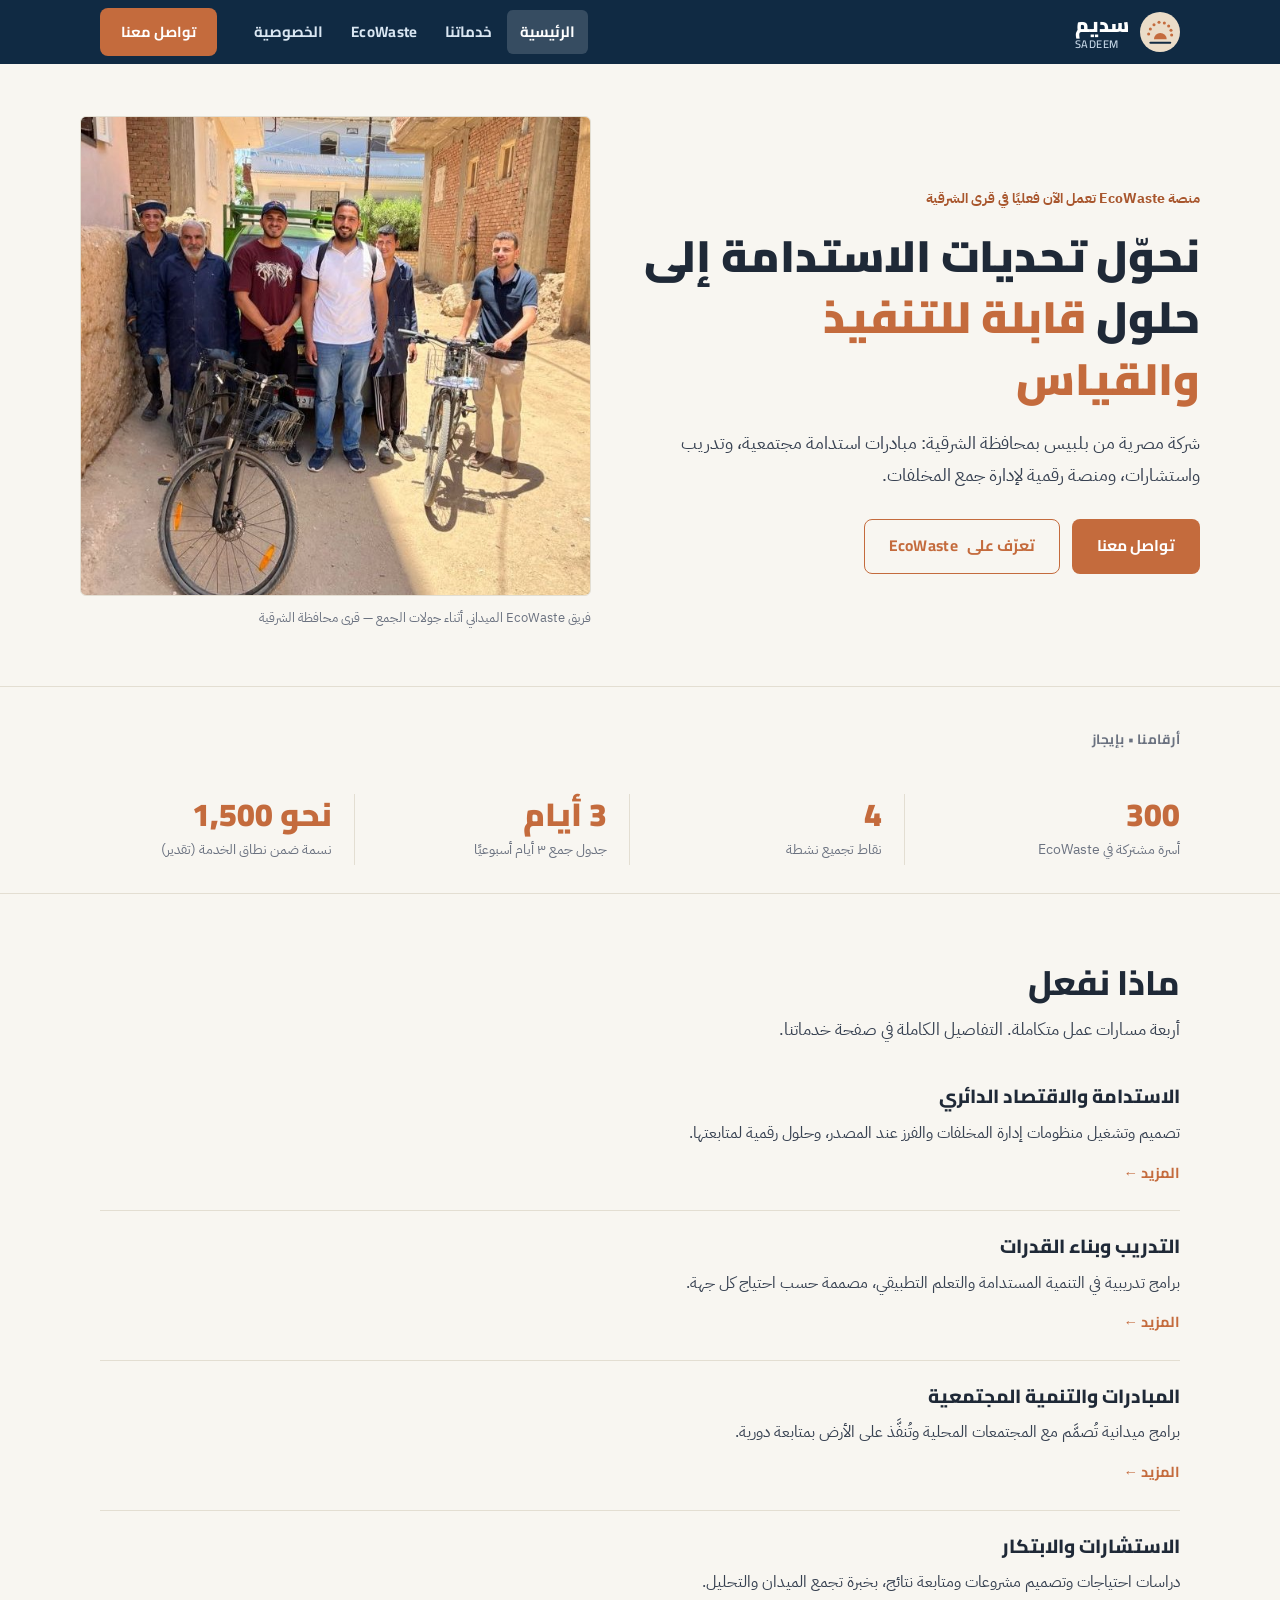
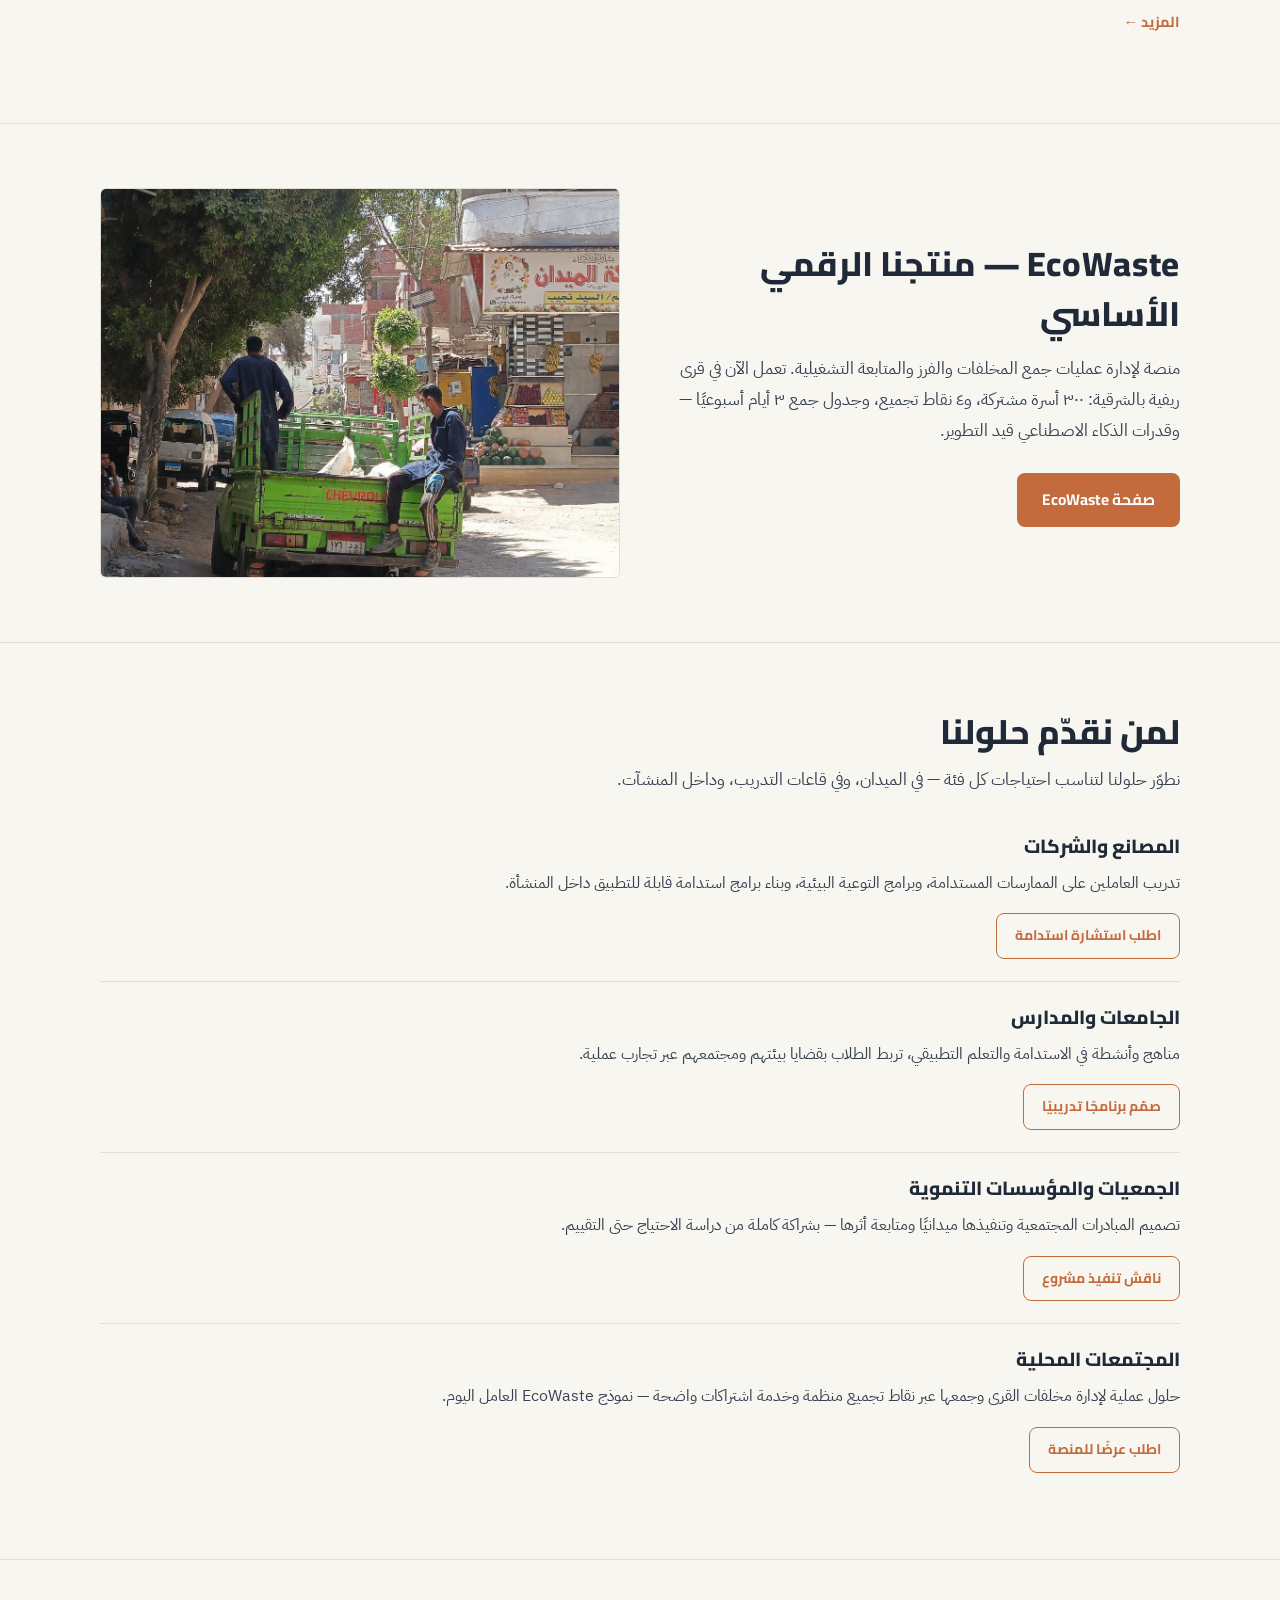
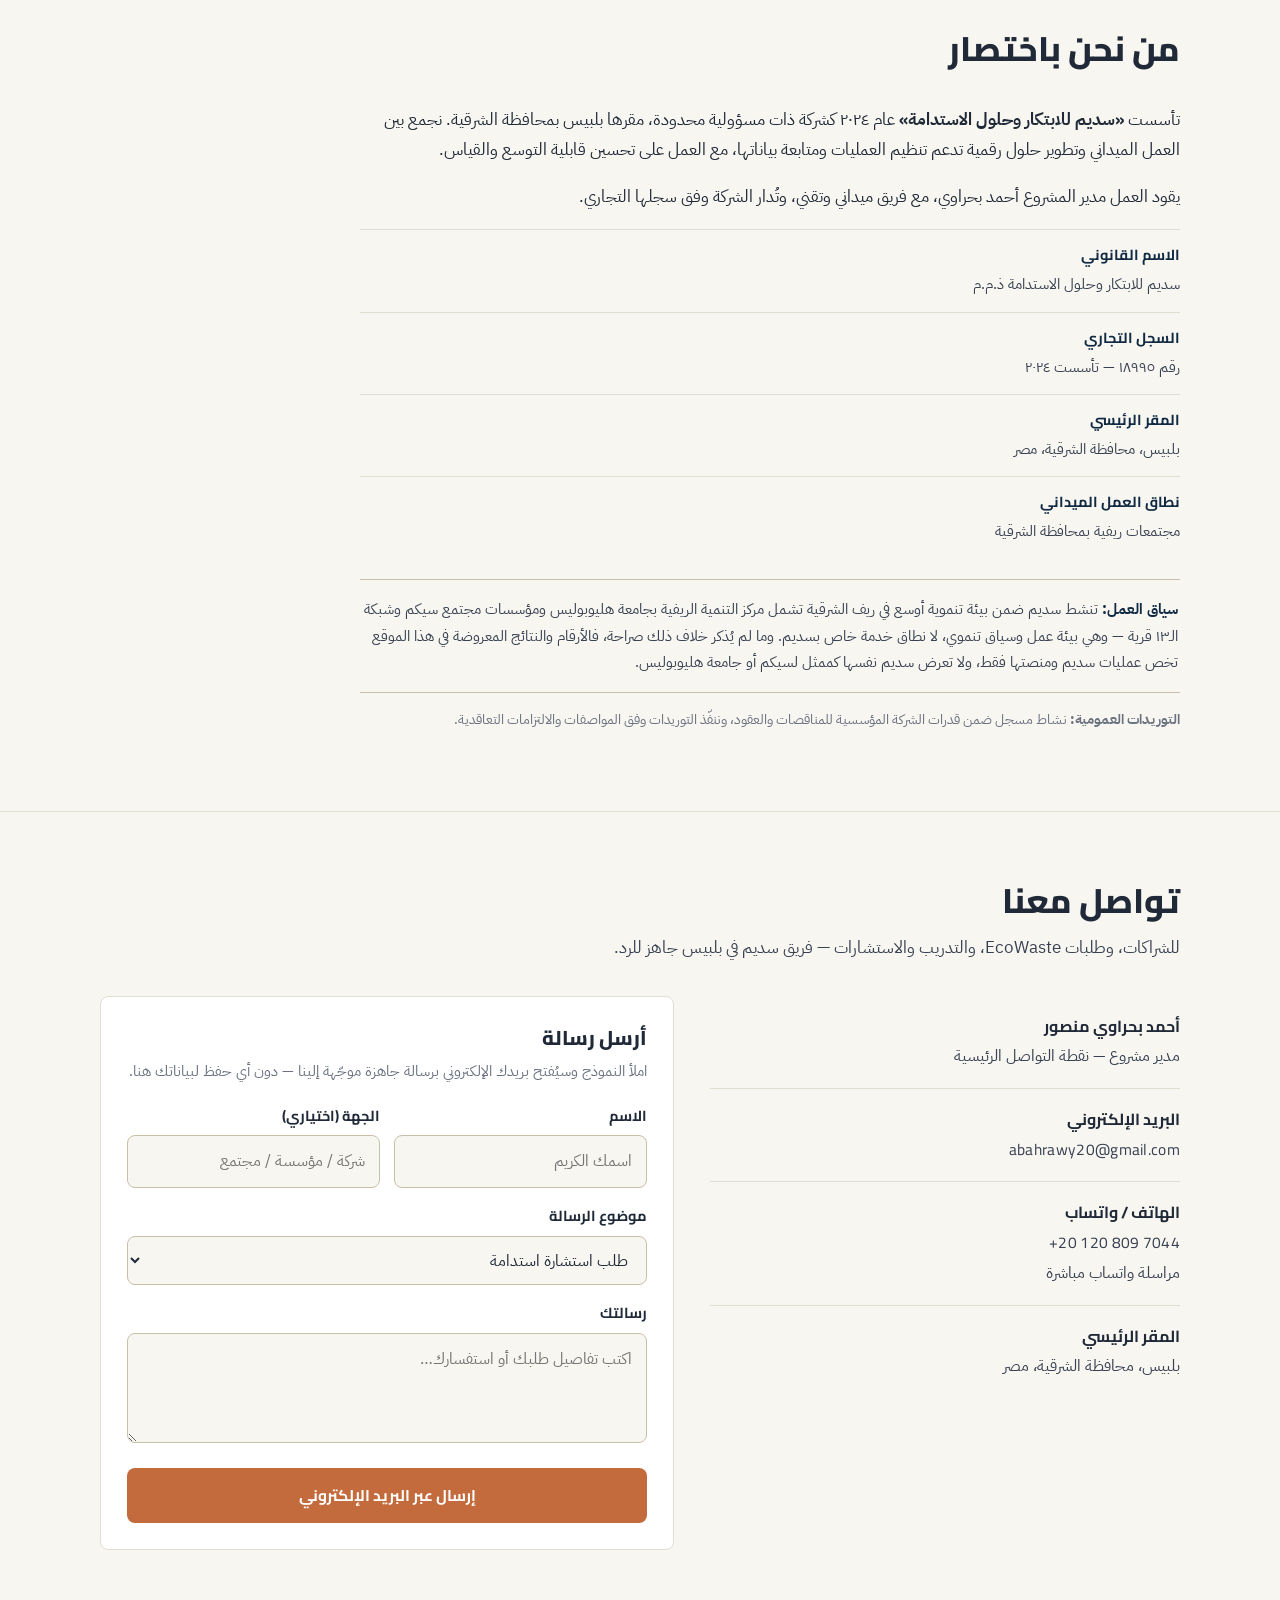
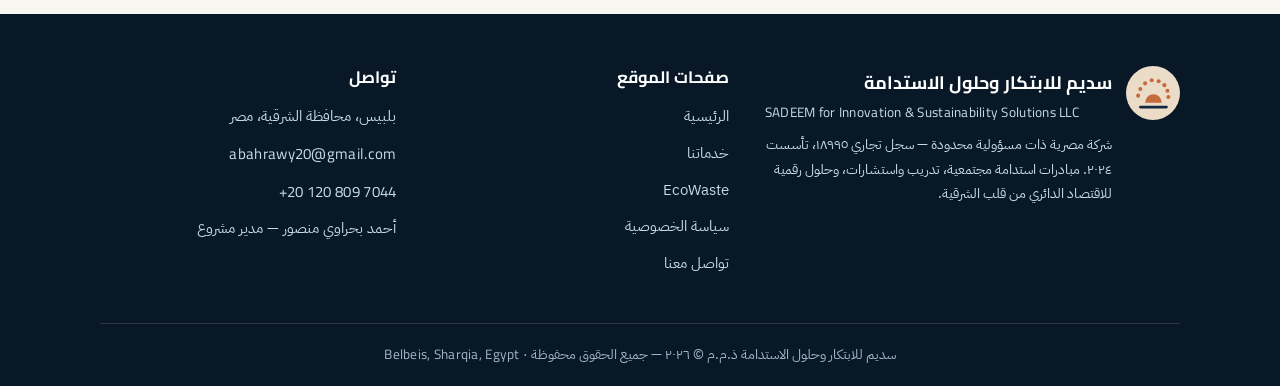
==== commit 4fb43310: "SADEEM website final — Design 1 corporate minimal, 4 pages, ChatGPT 5-round review closed (9.1/10)" ====
--- a/index.html
+++ b/index.html
@@ -4,7 +4,7 @@
 <meta charset="utf-8" />
 <meta name="viewport" content="width=device-width, initial-scale=1, viewport-fit=cover" />
 <meta name="color-scheme" content="light dark" />
-<meta name="description" content="سديم للابتكار وحلول الاستدامة — شركة مصرية من بلبيس، الشرقية. مبادرات استدامة مجتمعية، تدريب واستشارات، ومنصة EcoWaste AI الذكية لإدارة جمع المخلفات والاقتصاد الدائري." />
+<meta name="description" content="سديم للابتكار وحلول الاستدامة — شركة مصرية من بلبيس، الشرقية. مبادرات استدامة مجتمعية، تدريب واستشارات، ومنصة EcoWaste لإدارة عمليات جمع المخلفات والفرز والمتابعة التشغيلية." />
 <link rel="icon" href="[data-uri]" />
 <title>سديم للابتكار وحلول الاستدامة | SADEEM</title>
 <link rel="preconnect" href="https://fonts.googleapis.com" />
@@ -14,330 +14,233 @@
 :root{
   --navy:#102A43; --navy-2:#1D3E5F; --copper:#C46B3D; --copper-dark:#A8562D; --sand:#EBDCC8; --sky:#D9E6F2;
   --navy-deep:#081826;
-  
-  --bg:#F8F6F1; --bg-soft:#F4ECDD; --bg-band:#102A43;
+  --bg:#F8F6F1; --bg-soft:#F8F6F1;
   --ink:#1F2937; --ink-2:#374151; --muted:#6B7280;
   --card:#ffffff; --line:#E3DED2; --line-strong:#C9BFA9;
-  --chip:#D9E6F2;
-  --shadow:0 10px 30px rgba(16,42,67,.10);
-  --shadow-lg:0 22px 50px rgba(16,42,67,.16);
-  --radius:18px;
+  --radius:6px;
 }
 @media (prefers-color-scheme: dark){
   :root{
-    --bg:#0B1E30; --bg-soft:#102A43; --bg-band:#081826;
+    --bg:#0B1E30; --bg-soft:#0B1E30;
     --ink:#F8F6F1; --ink-2:#D9E6F2; --muted:#A8B8C6;
     --card:#142F4A; --line:#24425F; --line-strong:#33536F;
-    --chip:#1D3E5F;
-    --shadow:0 10px 30px rgba(0,0,0,.35);
-    --shadow-lg:0 22px 50px rgba(0,0,0,.45);
   }
 }
 *{box-sizing:border-box}
-html{scroll-behavior:smooth;scroll-padding-top:92px}
+html{scroll-behavior:smooth}
 body{margin:0;font-family:"IBM Plex Sans Arabic",system-ui,sans-serif;background:var(--bg);color:var(--ink);line-height:1.85;font-size:16.5px;-webkit-font-smoothing:antialiased}
-h1,h2,h3,h4,.cairo{font-family:"Cairo","IBM Plex Sans Arabic",sans-serif;line-height:1.45;margin:0}
+h1,h2,h3,h4{font-family:"Cairo","IBM Plex Sans Arabic",sans-serif;line-height:1.45;margin:0}
 img{max-width:100%;display:block}
 a{color:var(--copper);text-decoration:none}
 .en{direction:ltr;unicode-bidi:isolate;font-family:"Cairo",sans-serif;letter-spacing:.02em}
-.wrap{max-width:1180px;margin:0 auto;padding:0 20px}
-section{padding:84px 0}
-.sec-head{max-width:720px;margin-bottom:42px}
-.sec-head.center{margin-inline:auto;text-align:center}
-.sec-tag{display:inline-flex;align-items:center;gap:8px;background:var(--chip);color:#102A43;font-weight:700;font-size:13.5px;padding:6px 14px;border-radius:999px;margin-bottom:14px}
-.sec-tag::before{content:"";width:8px;height:8px;border-radius:50%;background:var(--navy)}
-.sec-head h2{font-size:clamp(28px,4.4vw,40px);font-weight:900;color:var(--ink)}
-.sec-head p{color:var(--ink-2);font-size:17px;margin-top:10px}
-.btn{display:inline-flex;align-items:center;gap:10px;font-family:"Cairo",sans-serif;font-weight:800;font-size:16px;padding:14px 28px;border-radius:12px;border:2px solid transparent;cursor:pointer;transition:transform .15s ease, box-shadow .15s ease, background .15s ease}
-.btn svg{width:19px;height:19px;flex:none}
-.btn-primary{background:var(--copper);color:#fff;box-shadow:0 12px 26px rgba(196,107,61,.32)}
-.btn-primary:hover{background:var(--copper-dark);transform:translateY(-2px)}
-.btn-ghost{background:transparent;color:#fff;border-color:rgba(255,255,255,.65)}
-.btn-ghost:hover{background:rgba(255,255,255,.12)}
+.wrap{max-width:1120px;margin:0 auto;padding:0 20px}
+main{display:block}
+section{padding:64px 0}
+.sec-head{max-width:680px;margin-bottom:32px}
+.sec-head h2{font-size:clamp(25px,4vw,34px);font-weight:800;color:var(--ink)}
+.sec-head p{color:var(--ink-2);font-size:16.5px;margin-top:8px}
+.btn{display:inline-flex;align-items:center;gap:9px;font-family:"Cairo",sans-serif;font-weight:700;font-size:15.5px;padding:12px 24px;border-radius:8px;border:1.5px solid transparent;cursor:pointer;background:none}
+.btn-primary{background:var(--copper);color:#fff}
+.btn-primary:hover{background:var(--copper-dark)}
+.btn-ghost{background:transparent;color:var(--copper);border-color:var(--copper)}
+.btn-ghost:hover{background:var(--sand)}
 .btn-outline{background:transparent;color:var(--copper);border-color:var(--copper)}
-.btn-outline:hover{background:var(--chip)}
-.btn-light{background:#fff;color:var(--navy)}
-.btn-light:hover{transform:translateY(-2px)}
-
-/* ===== Header / Nav ===== */
-header.site{position:fixed;inset-inline:0;top:0;z-index:60;background:color-mix(in srgb, var(--bg) 92%, transparent);backdrop-filter:blur(12px);border-bottom:1px solid var(--line);transition:box-shadow .2s ease}
-header.site.scrolled{box-shadow:0 8px 28px rgba(16,42,67,.12)}
-.nav{display:flex;align-items:center;gap:18px;height:76px}
-.brand{display:flex;align-items:center;gap:12px;flex:none;color:var(--ink)}
-.brand img{width:50px;height:50px;border-radius:50%;object-fit:cover;background:#EBDCC8;border:1px solid var(--line);padding:6px}
-.brand .bname{font-family:"Cairo",sans-serif;font-weight:900;font-size:21px;line-height:1.2}
-.brand .bsub{font-size:11.5px;color:var(--muted);font-weight:600;letter-spacing:.04em;line-height:1.3}
-nav.tabs{display:flex;gap:2px;margin-inline-start:auto;flex-wrap:nowrap}
-nav.tabs a{font-family:"Cairo",sans-serif;font-weight:700;font-size:15px;color:var(--ink-2);padding:9px 13px;border-radius:10px;white-space:nowrap}
-nav.tabs a:hover{background:var(--chip);color:var(--copper)}
-nav.tabs a.active{background:#102A43;color:#fff}
-.nav-cta{flex:none}
-.burger{display:none;margin-inline-start:auto;background:var(--chip);border:1px solid var(--line);border-radius:10px;width:46px;height:46px;align-items:center;justify-content:center;cursor:pointer;color:var(--copper)}
-.burger svg{width:24px;height:24px}
-.mobile-menu{display:none;border-top:1px solid var(--line);padding:12px 20px 18px;background:var(--bg)}
+.btn-outline:hover{background:var(--sand)}
+
+/* ===== Header: slim navy bar ===== */
+header.site{position:fixed;inset-inline:0;top:0;z-index:60;background:var(--navy);border-bottom:none}
+.nav{display:flex;align-items:center;gap:16px;height:64px}
+.brand{display:flex;align-items:center;gap:11px;flex:none;color:#fff}
+.brand img{width:40px;height:40px;border-radius:50%;background:#EBDCC8;padding:4px}
+.brand .bname{font-family:"Cairo",sans-serif;font-weight:900;font-size:20px;line-height:1.2;display:block;color:#fff}
+.brand .bsub{font-size:11px;color:#C7D8E8;font-weight:600;letter-spacing:.04em;line-height:1.3;display:block}
+nav.tabs{display:flex;gap:2px;margin-inline-start:auto}
+nav.tabs a{font-family:"Cairo",sans-serif;font-weight:700;font-size:15px;color:#D9E6F2;padding:8px 13px;border-radius:6px;white-space:nowrap}
+nav.tabs a:hover{color:#fff}
+nav.tabs a.active{background:rgba(255,255,255,.16);color:#fff}
+.nav-cta{flex:none;margin-inline-start:8px}
+.burger{display:none;margin-inline-start:auto;background:transparent;border:1px solid rgba(255,255,255,.45);border-radius:8px;width:42px;height:42px;align-items:center;justify-content:center;cursor:pointer;color:#fff}
+.burger svg{width:22px;height:22px}
+.mobile-menu{display:none;border-top:1px solid rgba(255,255,255,.18);padding:10px 20px 16px;background:var(--navy)}
 .mobile-menu.open{display:block}
-.mobile-menu a{display:block;font-family:"Cairo",sans-serif;font-weight:700;padding:11px 10px;border-radius:10px;color:var(--ink)}
-.mobile-menu a:hover,.mobile-menu a.active{background:var(--chip);color:var(--copper)}
-
-/* ===== Hero ===== */
-.hero{position:relative;padding:0;overflow:hidden;background:var(--navy)}
-.hero-inner{position:relative;z-index:2;width:100%;padding-top:132px;padding-bottom:64px;color:#fff;display:grid;grid-template-columns:1.08fr .92fr;gap:48px;align-items:center}
+.mobile-menu a{display:block;font-family:"Cairo",sans-serif;font-weight:700;padding:11px 10px;border-radius:6px;color:#D9E6F2}
+.mobile-menu a.active{background:rgba(255,255,255,.14);color:#fff}
+
+/* ===== Pages (hash routing) ===== */
+.page{display:none}
+.page.active{display:block}
+.page-top{padding-top:64px}
+
+/* ===== Hero (home): plain light block ===== */
+.hero{background:transparent;color:var(--ink);border-bottom:1px solid var(--line)}
+.hero-inner{padding:52px 0 56px;display:grid;grid-template-columns:1.05fr .95fr;gap:44px;align-items:center}
+.hero h1{font-size:clamp(29px,5vw,44px);font-weight:900;line-height:1.4}
+.hero h1 .accent{color:var(--copper)}
+.hero p.lead{font-size:17.5px;color:var(--ink-2);margin:16px 0 28px;max-width:560px}
+.hero-note{font-size:14px;color:var(--copper-dark);margin-bottom:14px;font-weight:700}
+@media (prefers-color-scheme: dark){.hero-note{color:var(--sand)}}
+.hero-ctas{display:flex;gap:12px;flex-wrap:wrap}
 .hero-photo{margin:0}
-.hero-photo img{width:100%;aspect-ratio:1/1;max-height:560px;object-fit:cover;border-radius:22px;border:3px solid rgba(235,220,200,.55);box-shadow:0 24px 54px rgba(0,0,0,.35)}
-.hero-photo figcaption{font-size:13.5px;color:#C7D8E8;margin-top:12px;text-align:center}
-.hero-logo{display:flex;align-items:center;gap:16px;margin-bottom:26px}
-.hero-logo img{width:78px;height:78px;border-radius:50%;background:#EBDCC8;padding:9px;box-shadow:0 14px 34px rgba(0,0,0,.35)}
-.hero-logo .hl-name{font-family:"Cairo",sans-serif;font-weight:900;font-size:26px;line-height:1.25}
-.hero-logo .hl-sub{font-size:13.5px;opacity:.85;font-weight:600}
-.hero h1{font-size:clamp(34px,6vw,58px);font-weight:900;max-width:820px;line-height:1.35}
-.hero h1 .accent{color:#EBDCC8}
-.hero p.lead{font-size:clamp(16.5px,2.4vw,19.5px);max-width:680px;color:#EAF1F8;margin:18px 0 30px;line-height:1.9}
-.hero-ctas{display:flex;gap:14px;flex-wrap:wrap}
-.hero-stats{display:flex;gap:0;flex-wrap:wrap;margin-top:46px;border-top:1px solid rgba(255,255,255,.25);padding-top:26px}
-.hero-stats .hs{padding-inline-end:30px;margin-inline-end:30px;border-inline-end:1px solid rgba(255,255,255,.22)}
-.hero-stats .hs:last-child{border-inline-end:none;margin-inline-end:0;padding-inline-end:0}
-.hero-stats b{font-family:"Cairo",sans-serif;font-size:28px;font-weight:900;display:block;line-height:1.2}
-.hero-stats span{font-size:13.5px;color:#C7D8E8}
-.live-dot{display:inline-flex;align-items:center;gap:7px;background:rgba(196,107,61,.25);border:1px solid rgba(235,220,200,.55);color:#EBDCC8;font-size:13px;font-weight:700;padding:5px 13px;border-radius:999px;margin-bottom:18px}
-.live-dot i{width:8px;height:8px;border-radius:50%;background:#C46B3D;animation:pulse 1.8s infinite}
-@keyframes pulse{0%{box-shadow:0 0 0 0 rgba(196,107,61,.55)}70%{box-shadow:0 0 0 8px rgba(196,107,61,0)}100%{box-shadow:0 0 0 0 rgba(196,107,61,0)}}
-@media (prefers-reduced-motion: reduce){.live-dot i{animation:none} html{scroll-behavior:auto}}
-
-/* ===== Marquee strip ===== */
-.strip{background:var(--navy);color:#D9E6F2;padding:16px 0}
-.strip .wrap{display:flex;gap:14px 34px;flex-wrap:wrap;justify-content:center;font-family:"Cairo",sans-serif;font-weight:700;font-size:15px}
-.strip span{display:inline-flex;align-items:center;gap:9px}
-.strip svg{width:18px;height:18px;color:#EBDCC8;flex:none}
-
-/* ===== About ===== */
-.about-grid{display:grid;grid-template-columns:1.05fr .95fr;gap:44px;align-items:center}
-.about-img{position:relative}
-.about-img img.main{border-radius:22px;box-shadow:var(--shadow-lg);aspect-ratio:4/3;object-fit:cover;width:100%}
-.about-img .badge-card{position:absolute;bottom:-22px;inset-inline-start:22px;background:var(--card);border:1px solid var(--line);border-radius:16px;box-shadow:var(--shadow-lg);padding:16px 20px;display:flex;gap:14px;align-items:center}
-.about-img .badge-card img{width:52px;height:52px;border-radius:50%}
-.about-img .badge-card b{font-family:"Cairo",sans-serif;display:block;font-size:16px;line-height:1.4}
-.about-img .badge-card span{font-size:13px;color:var(--muted)}
-.facts{display:grid;grid-template-columns:1fr 1fr;gap:12px;margin-top:26px}
-.fact{background:var(--bg-soft);border:1px solid var(--line);border-radius:14px;padding:15px 17px}
-.fact b{font-family:"Cairo",sans-serif;font-size:15px;color:#102A43;display:block}
+.hero-photo img{width:100%;aspect-ratio:1/1;max-height:480px;object-fit:cover;border-radius:var(--radius);border:1px solid var(--line)}
+.hero-photo figcaption{font-size:13px;color:var(--muted);margin-top:10px}
+
+/* ===== Stats strip: simple row, copper numbers, thin dividers ===== */
+.stats-strip{border-bottom:1px solid var(--line);background:transparent}
+.stats-title{font-family:"Cairo",sans-serif;font-weight:700;font-size:13.5px;color:var(--muted);letter-spacing:.02em;padding-top:26px;margin:0}
+.stats-strip .wrap{display:grid;grid-template-columns:repeat(4,1fr);gap:20px;padding-top:14px;padding-bottom:28px}
+.stat-item b{font-family:"Cairo",sans-serif;font-size:32px;font-weight:900;color:var(--copper);display:block;line-height:1.25}
+.stat-item span{font-size:14px;color:var(--muted)}
+@media (min-width:761px){
+  .stat-item{border-inline-start:1px solid var(--line);padding-inline-start:22px}
+  .stat-item:first-child{border-inline-start:none;padding-inline-start:0}
+}
+
+/* ===== Plain stacked blocks (no card grids) ===== */
+.grid-2,.grid-4{display:block}
+.card{background:transparent;border:none;border-top:1px solid var(--line);border-radius:0;padding:22px 0}
+.card:first-child{border-top:none;padding-top:6px}
+.card h3{font-size:19px;font-weight:800;margin-bottom:8px}
+.card p{color:var(--ink-2);font-size:15.5px;margin:0;max-width:760px}
+.card .more{display:inline-block;margin-top:12px;font-family:"Cairo",sans-serif;font-weight:700;font-size:14.5px}
+.soft{background:transparent}
+ul.tick{list-style:none;margin:0;padding:0}
+ul.tick li{display:flex;gap:10px;padding:6px 0;color:var(--ink-2);font-size:15.5px}
+ul.tick li::before{content:"";width:7px;height:7px;border-radius:50%;background:var(--copper);flex:none;margin-top:11px}
+.note{border-block:1px solid var(--line-strong);padding:16px 2px;font-size:14.5px;color:var(--ink-2);background:transparent}
+.note b{color:var(--navy)}
+@media (prefers-color-scheme: dark){.note b{color:var(--sand)}}
+
+/* ===== Home: eco teaser / about / contact ===== */
+.teaser{display:grid;grid-template-columns:1fr 1fr;gap:40px;align-items:center}
+.teaser img{width:100%;aspect-ratio:4/3;object-fit:cover;border-radius:var(--radius);border:1px solid var(--line)}
+.teaser p{color:var(--ink-2)}
+.about-facts{display:block;margin-top:10px}
+.fact{border-top:1px solid var(--line);padding:12px 0;background:transparent}
+.fact b{font-family:"Cairo",sans-serif;font-size:14.5px;color:var(--navy);display:block}
+@media (prefers-color-scheme: dark){.fact b{color:var(--sand)}}
 .fact span{font-size:14.5px;color:var(--ink-2)}
-.about-copy p{color:var(--ink-2);margin:0 0 14px}
-.about-copy p b{color:var(--ink)}
-
-/* ===== Services tabs ===== */
-.services{background:var(--bg-soft);border-block:1px solid var(--line)}
-.tabbar{display:flex;gap:10px;flex-wrap:wrap;margin-bottom:28px}
-.tabbar button{font-family:"Cairo",sans-serif;font-weight:800;font-size:15.5px;padding:12px 20px;border-radius:999px;border:1.5px solid var(--line-strong);background:var(--card);color:var(--ink-2);cursor:pointer;display:inline-flex;align-items:center;gap:9px;transition:all .15s ease}
-.tabbar button svg{width:19px;height:19px}
-.tabbar button:hover{border-color:var(--copper);color:var(--copper)}
-.tabbar button.active{background:#102A43;border-color:#102A43;color:#fff;box-shadow:0 10px 22px rgba(196,107,61,.28)}
-.tab-panel{display:none;background:var(--card);border:1px solid var(--line);border-radius:22px;overflow:hidden;box-shadow:var(--shadow)}
-.tab-panel.active{display:grid;grid-template-columns:1fr 1fr}
-.tab-panel .tp-body{padding:38px 40px}
-.tab-panel .tp-body h3{font-size:24px;font-weight:900;margin-bottom:12px}
-.tab-panel .tp-body p{color:var(--ink-2);margin:0 0 16px}
-.tab-panel ul{list-style:none;margin:0;padding:0}
-.tab-panel li{display:flex;gap:11px;padding:8px 0;color:var(--ink-2);font-size:15.5px}
-.tab-panel li svg{width:20px;height:20px;color:var(--navy);flex:none;margin-top:5px}
-.tab-panel .tp-img{min-height:320px}
-.tab-panel .tp-img img{width:100%;height:100%;object-fit:cover}
-
-/* ===== EcoWaste ===== */
-.eco-grid{display:grid;grid-template-columns:1fr 1fr;gap:48px;align-items:start}
-.eco-img{position:sticky;top:100px}
-.eco-img img{border-radius:22px;box-shadow:var(--shadow-lg);width:100%;aspect-ratio:4/3;object-fit:cover}
-.eco-img .float-card{margin-top:16px;background:var(--navy);color:#EAF1F8;border-radius:16px;padding:18px 22px;display:flex;justify-content:space-between;gap:14px;flex-wrap:wrap}
-.eco-img .float-card b{font-family:"Cairo",sans-serif;font-size:19px;display:block;line-height:1.3}
-.eco-img .float-card span{font-size:13px;color:#B9CCDF}
-.status-row{display:flex;gap:10px;flex-wrap:wrap;margin:18px 0 22px}
-.pill{display:inline-flex;align-items:center;gap:8px;font-family:"Cairo",sans-serif;font-weight:800;font-size:13.5px;padding:7px 15px;border-radius:999px}
-.pill-live{background:#D9E6F2;color:#102A43;border:1px solid #A9C6DE}
-.pill-live i{width:8px;height:8px;border-radius:50%;background:#C46B3D}
-.pill-pilot{background:#F4ECDD;color:#A8562D;border:1px solid #D9C29A}
-@media (prefers-color-scheme: dark){.pill-live{background:#1D3E5F;color:#EBDCC8}.pill-pilot{background:#4A3520;color:#EBDCC8}}
-.ai-cards{display:grid;gap:14px;margin-top:8px}
-.ai-card{background:var(--card);border:1px solid var(--line);border-radius:16px;padding:20px 22px;display:flex;gap:16px;box-shadow:var(--shadow)}
-.ai-card .ai-ic{width:52px;height:52px;flex:none;border-radius:14px;background:var(--chip);display:flex;align-items:center;justify-content:center;color:var(--copper)}
-.ai-card .ai-ic svg{width:27px;height:27px}
-.ai-card h4{font-size:17.5px;font-weight:800}
-.ai-card p{margin:4px 0 0;color:var(--ink-2);font-size:15px}
-.eco-copy>p{color:var(--ink-2)}
-.platform-list{display:flex;gap:10px;flex-wrap:wrap;margin:20px 0 4px}
-.platform-list span{background:var(--chip);color:var(--copper);font-weight:700;font-size:14px;padding:8px 15px;border-radius:10px;font-family:"Cairo",sans-serif}
-
-/* ===== How it works ===== */
-.how{background:var(--bg-soft);border-block:1px solid var(--line)}
-.steps{display:grid;grid-template-columns:repeat(4,1fr);gap:18px;position:relative}
-.step{background:var(--card);border:1px solid var(--line);border-radius:18px;padding:28px 24px;box-shadow:var(--shadow);position:relative}
-.step .num{width:46px;height:46px;border-radius:50%;background:var(--copper);color:#fff;font-family:"Cairo",sans-serif;font-weight:900;font-size:20px;display:flex;align-items:center;justify-content:center;margin-bottom:16px;box-shadow:0 8px 18px rgba(196,107,61,.3)}
-.step:nth-child(2) .num{background:var(--navy)}
-.step:nth-child(3) .num{background:#1D3E5F}
-.step:nth-child(4) .num{background:var(--sand);color:#102A43}
-.step h3{font-size:19px;font-weight:800;margin-bottom:8px}
-.step p{color:var(--ink-2);font-size:15px;margin:0}
-
-/* ===== Impact ===== */
-.impact{background:var(--bg-band);color:#EAF1F8;padding:84px 0;position:relative;overflow:hidden}
-.impact::before{content:"";position:absolute;width:520px;height:520px;border-radius:50%;background:radial-gradient(circle,rgba(196,107,61,.28),transparent 65%);top:-200px;inset-inline-start:-140px}
-.impact .sec-head h2{color:#fff}
-.impact .sec-head p{color:#C7D8E8}
-.impact .sec-tag{background:rgba(255,255,255,.1);color:#EBDCC8}
-.stats-grid{display:grid;grid-template-columns:repeat(5,1fr);gap:16px;position:relative}
-.stat{background:rgba(255,255,255,.06);border:1px solid rgba(255,255,255,.16);border-radius:18px;padding:26px 16px;text-align:center}
-.stat b{font-family:"Cairo",sans-serif;font-size:clamp(30px,4vw,42px);font-weight:900;color:#fff;display:block;line-height:1.15}
-.stat b small{font-size:19px;color:#EBDCC8}
-.stat span{font-size:14px;color:#C7D8E8;display:block;margin-top:6px;line-height:1.6}
-.impact-note{margin-top:22px;font-size:13.5px;color:#9FB4C8;max-width:820px;position:relative}
-.sdg-row{display:flex;gap:12px;flex-wrap:wrap;margin-top:34px;position:relative;align-items:center}
-.sdg-row .lbl{font-family:"Cairo",sans-serif;font-weight:800;color:#fff;font-size:16px}
-.sdg{width:64px;height:64px;border-radius:14px;display:flex;flex-direction:column;align-items:center;justify-content:center;color:#fff;font-family:"Cairo",sans-serif;text-align:center;line-height:1.15;padding:4px}
-.sdg b{font-size:21px;font-weight:900}
-.sdg span{font-size:9.5px;font-weight:700}
-.sdg-9{background:#C46B3D}.sdg-11{background:#EBDCC8;color:#102A43}.sdg-12{background:#A8562D}.sdg-13{background:#102A43}
-
-/* ===== Review round 1 additions ===== */
-.about-note{margin-top:26px;background:var(--chip);border:1px solid var(--line-strong);border-radius:14px;padding:16px 19px;font-size:14.5px;color:var(--ink-2)}
-.about-note b{color:#102A43}
-.supplies-line{margin-top:14px;font-size:14px;color:var(--muted);background:var(--bg-soft);border:1px dashed var(--line-strong);border-radius:12px;padding:12px 16px}
-.stats-group{margin-bottom:22px;position:relative}
-.stats-group h3{font-size:18px;font-weight:800;color:#fff;margin:0 0 12px}
-.stats-grid.g3{grid-template-columns:repeat(3,1fr)}
-.stats-grid.g2{grid-template-columns:repeat(2,1fr)}
-.sdg-targets{margin-top:16px;font-size:14px;color:#C7D8E8;max-width:920px;position:relative;line-height:1.9}
-.aud-grid{display:grid;grid-template-columns:repeat(4,1fr);gap:16px}
-.aud-card{background:var(--card);border:1px solid var(--line);border-radius:18px;padding:26px 22px;box-shadow:var(--shadow)}
-.aud-card .a-ic{width:50px;height:50px;border-radius:13px;background:var(--chip);color:var(--copper);display:flex;align-items:center;justify-content:center;margin-bottom:14px}
-.aud-card .a-ic svg{width:26px;height:26px}
-.aud-card h3{font-size:18.5px;font-weight:800;margin-bottom:7px}
-.aud-card p{color:var(--ink-2);font-size:15px;margin:0}
-.eco-block{margin-top:26px}
-.block-title{display:flex;align-items:center;gap:10px;flex-wrap:wrap;font-size:19px;font-weight:800;margin:0 0 12px}
-.live-list{list-style:none;margin:0;padding:0;display:grid;gap:8px}
-.live-list li{display:flex;gap:10px;color:var(--ink-2);font-size:15.5px;background:var(--bg-soft);border:1px solid var(--line);border-radius:12px;padding:11px 15px}
-.live-list li svg{width:20px;height:20px;color:var(--navy);flex:none;margin-top:5px}
-.case-box{margin-top:54px;background:var(--bg-soft);border:1px solid var(--line);border-radius:20px;padding:30px 32px}
-.case-box h3{font-size:21px;font-weight:900;margin:0 0 18px}
-.case-grid{display:grid;grid-template-columns:repeat(3,1fr);gap:14px}
-.case-item{background:var(--card);border:1px solid var(--line);border-radius:14px;padding:16px 18px}
-.case-item b{font-family:"Cairo",sans-serif;color:#102A43;display:block;margin-bottom:5px;font-size:15.5px}
-.case-item p{margin:0;color:var(--ink-2);font-size:14.5px}
-.privacy-note{margin-top:16px;font-size:14px;color:var(--ink-2);background:var(--bg-soft);border:1px solid var(--line);border-radius:14px;padding:15px 18px}
-.privacy-note b{color:#102A43}
-@media (max-width:1020px){.aud-grid{grid-template-columns:1fr 1fr}.case-grid{grid-template-columns:1fr 1fr}}
-@media (max-width:760px){.aud-grid,.case-grid,.stats-grid.g3,.stats-grid.g2{grid-template-columns:1fr}.case-box{padding:24px 20px}}
-
-@media (prefers-color-scheme: dark){
-  .sec-tag{color:#EBDCC8}
-  .fact b,.deliver h4,.case-item b,.about-note b,.how-note b,.method-step .recv b,.privacy-box li b,.privacy-note b{color:#EBDCC8}
-  nav.tabs a.active{background:#C46B3D}
-  .tabbar button.active{background:#C46B3D;border-color:#C46B3D}
-}
-
-/* ===== Round 2 additions ===== */
-.deliver{margin-top:22px;border-top:1px solid var(--line);padding-top:18px}
-.deliver h4{font-size:16.5px;font-weight:800;color:#102A43;margin:0 0 6px}
-.deliver>p{font-size:14.5px;color:var(--muted);margin:0 0 10px}
-.deliver ul{list-style:none;margin:0;padding:0}
-.deliver li{display:flex;gap:10px;padding:6px 0;color:var(--ink-2);font-size:15px}
-.deliver li svg{width:19px;height:19px;color:var(--navy);flex:none;margin-top:5px}
-.aud-card{display:flex;flex-direction:column}
-.aud-card p{flex:1}
-.aud-cta{margin-top:18px;align-self:flex-start;padding:10px 18px;font-size:14.5px;border-radius:10px}
-.method{background:var(--bg-soft);border-block:1px solid var(--line)}
-.method-steps{display:grid;grid-template-columns:repeat(5,1fr);gap:16px}
-.method-step{background:var(--card);border:1px solid var(--line);border-radius:18px;padding:24px 20px;box-shadow:var(--shadow)}
-.method-step .num{width:42px;height:42px;border-radius:50%;background:var(--copper);color:#fff;font-family:"Cairo",sans-serif;font-weight:900;font-size:18px;display:flex;align-items:center;justify-content:center;margin-bottom:14px}
-.method-step:nth-child(2) .num{background:var(--navy)}
-.method-step:nth-child(3) .num{background:#1D3E5F}
-.method-step:nth-child(4) .num{background:var(--navy-2)}
-.method-step:nth-child(5) .num{background:var(--sand);color:#102A43}
-.method-step h3{font-size:18px;font-weight:800;margin-bottom:8px}
-.method-step p{color:var(--ink-2);font-size:14.5px;margin:0 0 10px}
-.method-step .recv{font-size:14.5px;color:var(--ink-2);background:var(--bg-soft);border:1px solid var(--line);border-radius:10px;padding:10px 12px;margin:0}
-.method-step .recv b{color:#102A43;font-family:"Cairo",sans-serif}
-.how-note{margin-top:20px;background:var(--card);border:1px solid var(--line);border-radius:14px;padding:15px 18px;font-size:14.5px;color:var(--ink-2)}
-.how-note b{color:#102A43}
-.privacy-box{margin-top:30px;background:var(--card);border:1px solid var(--line);border-radius:20px;padding:30px 32px;box-shadow:var(--shadow)}
-.privacy-box h3{font-size:21px;font-weight:900;margin:0 0 8px}
-.privacy-box>p{color:var(--ink-2);font-size:15px;margin:0 0 16px}
-.privacy-box ul{list-style:none;margin:0;padding:0;display:grid;gap:10px}
-.privacy-box li{display:flex;gap:11px;color:var(--ink-2);font-size:15px}
-.privacy-box li svg{width:20px;height:20px;color:var(--navy);flex:none;margin-top:5px}
-.privacy-box li b{color:#102A43}
-@media (max-width:1020px){.method-steps{grid-template-columns:1fr 1fr}}
-@media (max-width:760px){.method-steps{grid-template-columns:1fr}.privacy-box{padding:24px 20px}}
-
-/* ===== CTA band ===== */
-.cta-band{padding:70px 0}
-.cta-box{background:linear-gradient(120deg,var(--navy),var(--navy-2) 55%,var(--copper-dark));border-radius:26px;padding:48px 44px;color:#fff;display:flex;gap:30px;align-items:center;justify-content:space-between;flex-wrap:wrap;box-shadow:var(--shadow-lg)}
-.cta-box h2{font-size:clamp(24px,3.6vw,34px);font-weight:900;max-width:620px}
-.cta-box p{color:#D9E6F2;margin-top:8px;max-width:560px}
-
-/* ===== Contact ===== */
-.contact-grid{display:grid;grid-template-columns:.9fr 1.1fr;gap:40px;align-items:start}
-.c-card{display:flex;gap:16px;background:var(--card);border:1px solid var(--line);border-radius:16px;padding:20px 22px;margin-bottom:14px;box-shadow:var(--shadow);align-items:flex-start}
-.c-card .c-ic{width:50px;height:50px;flex:none;border-radius:13px;background:var(--chip);color:var(--copper);display:flex;align-items:center;justify-content:center}
-.c-card .c-ic svg{width:25px;height:25px}
-.c-card b{font-family:"Cairo",sans-serif;font-size:16.5px;display:block}
-.c-card span,.c-card a.val{color:var(--ink-2);font-size:15.5px}
-.c-card a.val:hover{color:var(--copper)}
-form.msg{background:var(--card);border:1px solid var(--line);border-radius:20px;padding:30px;box-shadow:var(--shadow)}
-form.msg h3{font-size:21px;font-weight:900;margin-bottom:6px}
-form.msg p{color:var(--muted);font-size:14.5px;margin:0 0 20px}
-.field{margin-bottom:16px}
-.field label{display:block;font-family:"Cairo",sans-serif;font-weight:700;font-size:14.5px;margin-bottom:7px}
-.field input,.field select,.field textarea{width:100%;font:inherit;font-size:15.5px;padding:12px 15px;border:1.5px solid var(--line-strong);border-radius:11px;background:var(--bg);color:var(--ink)}
+.contact-grid{display:grid;grid-template-columns:.9fr 1.1fr;gap:36px;align-items:start}
+.c-row{display:flex;gap:14px;padding:16px 0;border-bottom:1px solid var(--line)}
+.c-row:last-child{border-bottom:none}
+.c-row b{font-family:"Cairo",sans-serif;font-size:16px;display:block}
+.c-row span,.c-row a.val{color:var(--ink-2);font-size:15.5px}
+form.msg{background:var(--card);border:1px solid var(--line);border-radius:8px;padding:26px}
+form.msg h3{font-size:20px;font-weight:800;margin-bottom:6px}
+form.msg p{color:var(--muted);font-size:14.5px;margin:0 0 18px}
+.field{margin-bottom:15px}
+.field label{display:block;font-family:"Cairo",sans-serif;font-weight:700;font-size:14.5px;margin-bottom:6px}
+.field input,.field select,.field textarea{width:100%;font:inherit;font-size:15.5px;padding:11px 14px;border:1.5px solid var(--line-strong);border-radius:8px;background:var(--bg);color:var(--ink)}
 .field input:focus,.field select:focus,.field textarea:focus{outline:2px solid var(--navy);border-color:transparent}
 .field textarea{resize:vertical;min-height:110px}
 .f-row{display:grid;grid-template-columns:1fr 1fr;gap:14px}
 
+/* ===== Sub-page header: plain light block ===== */
+.page-head{background:transparent;color:var(--ink);border-bottom:1px solid var(--line)}
+.page-head .wrap{padding-top:44px;padding-bottom:40px}
+.page-head h1{font-size:clamp(27px,4.5vw,38px);font-weight:900}
+.page-head p{color:var(--ink-2);margin:10px 0 0;max-width:640px;font-size:16.5px}
+
+/* ===== EcoWaste page ===== */
+.status-block{margin-bottom:30px}
+.status-title{display:flex;align-items:center;gap:10px;flex-wrap:wrap;font-size:20px;font-weight:800;margin:0 0 14px}
+.pill{display:inline-flex;align-items:center;font-family:"Cairo",sans-serif;font-weight:800;font-size:13px;padding:5px 13px;border-radius:999px}
+.pill-live{background:var(--sky);color:var(--navy)}
+.pill-dev{background:var(--sand);color:#7A4A21}
+@media (prefers-color-scheme: dark){.pill-live{background:var(--navy-2);color:var(--sand)}.pill-dev{background:#4A3520;color:var(--sand)}}
+.ai-item{border-top:1px solid var(--line);padding:18px 0}
+.ai-item:first-of-type{border-top:none;padding-top:4px}
+.ai-item h4{font-size:17.5px;font-weight:800;margin-bottom:5px}
+.ai-item p{margin:0;color:var(--ink-2);font-size:15.5px}
+.steps{display:block}
+.step{border-top:1px solid var(--line);padding:20px 0;background:transparent}
+.step:first-child{border-top:none;padding-top:6px}
+.step .num{font-family:"Cairo",sans-serif;font-weight:900;font-size:22px;color:var(--copper);display:block;margin-bottom:6px}
+.step h3{font-size:17.5px;font-weight:800;margin-bottom:7px}
+.step p{color:var(--ink-2);font-size:15px;margin:0;max-width:820px}
+.figure{margin:26px 0 0}
+.figure img{width:100%;border-radius:var(--radius);border:1px solid var(--line)}
+.figure figcaption{font-size:13.5px;color:var(--muted);margin-top:9px}
+.case-photo{width:100%;height:320px;object-fit:cover;border-radius:var(--radius);border:1px solid var(--line)}
+.case-pair{display:grid;grid-template-columns:1.2fr .8fr;gap:18px;align-items:start;margin-top:22px}
+.case-pair .figure{margin:0}
+.case-pair .figure img{height:320px;object-fit:cover}
+.impact-band{background:transparent;color:var(--ink);border-top:1px solid var(--line)}
+.impact-band h2{color:var(--ink)}
+.impact-band .sec-head p{color:var(--ink-2)}
+.impact-grid{display:block;margin-bottom:8px}
+.impact-cell{border-top:1px solid var(--line);padding:16px 0}
+.impact-cell b{font-family:"Cairo",sans-serif;font-size:27px;font-weight:900;color:var(--copper);display:block;line-height:1.3}
+.impact-cell span{font-size:14px;color:var(--ink-2)}
+.impact-band .note{background:transparent;border-color:var(--line-strong);color:var(--ink-2);font-size:14px}
+.impact-band .note b{color:var(--navy)}
+@media (prefers-color-scheme: dark){.impact-band .note b{color:var(--sand)}}
+
+/* ===== Services page ===== */
+.track{border-top:1px solid var(--line);padding:38px 0}
+.track:first-of-type{border-top:none;padding-top:8px}
+.track h2{font-size:24px;font-weight:800;margin-bottom:10px}
+.track>p{color:var(--ink-2);max-width:760px;margin:0 0 14px}
+.deliver{margin-top:18px;background:transparent;border-top:1px solid var(--line-strong);padding:18px 0 0;max-width:760px}
+.deliver h3{font-size:16.5px;font-weight:800;margin-bottom:4px}
+.deliver>p{font-size:14px;color:var(--muted);margin:0 0 8px}
+.method-steps{display:block}
+.method-step{border-top:1px solid var(--line);padding:20px 0;background:transparent}
+.method-step:first-child{border-top:none;padding-top:6px}
+.method-step .num{font-family:"Cairo",sans-serif;font-weight:900;font-size:20px;color:var(--copper);display:block;margin-bottom:6px}
+.method-step h3{font-size:17px;font-weight:800;margin-bottom:6px}
+.method-step p{color:var(--ink-2);font-size:14.5px;margin:0 0 8px;max-width:820px}
+.method-step .recv{font-size:13.5px;color:var(--ink-2);margin:0}
+.method-step .recv b{color:var(--navy);font-family:"Cairo",sans-serif}
+@media (prefers-color-scheme: dark){.method-step .recv b{color:var(--sand)}}
+.prog-card{margin-top:22px;border:1px solid var(--line-strong);border-radius:8px;padding:20px 22px;max-width:760px;background:transparent}
+.prog-card .prog-tag{display:inline-block;background:var(--copper);color:#fff;font-family:"Cairo",sans-serif;font-weight:800;font-size:12.5px;padding:3px 12px;border-radius:999px;margin-bottom:10px}
+.prog-card h3{font-size:18px;font-weight:800;margin:0 0 12px}
+.prog-card dl{display:grid;grid-template-columns:1fr 1fr;gap:8px 20px;margin:0}
+.prog-card dt{font-family:"Cairo",sans-serif;font-weight:800;font-size:13.5px;color:var(--navy)}
+@media (prefers-color-scheme: dark){.prog-card dt{color:var(--sand)}}
+.prog-card dd{margin:0 0 8px;color:var(--ink-2);font-size:14.5px}
+.prog-card .prog-note{margin:10px 0 0;font-size:13.5px;color:var(--muted)}
+
+/* ===== Privacy page ===== */
+.privacy-body{max-width:820px}
+.privacy-body>p{color:var(--ink-2)}
+.privacy-body ul{list-style:none;margin:22px 0;padding:0;display:grid;gap:14px}
+.privacy-body li{color:var(--ink-2);font-size:15.5px;border-bottom:1px solid var(--line);padding-bottom:14px}
+.privacy-body li b{color:var(--navy);font-family:"Cairo",sans-serif}
+@media (prefers-color-scheme: dark){.privacy-body li b{color:var(--sand)}}
+.privacy-close{font-family:"Cairo",sans-serif;font-weight:800;color:var(--navy);font-size:15px}
+@media (prefers-color-scheme: dark){.privacy-close{color:var(--sand)}}
+
 /* ===== Footer ===== */
-footer{background:var(--navy-deep);color:#C7D8E8;padding:56px 0 0;margin-top:0}
-.foot-grid{display:grid;grid-template-columns:1.3fr 1fr 1fr;gap:36px;padding-bottom:40px}
+footer{background:var(--navy-deep);color:#C7D8E8;padding:52px 0 0}
+.foot-grid{display:grid;grid-template-columns:1.4fr 1fr 1fr;gap:36px;padding-bottom:36px}
 .foot-brand{display:flex;gap:14px;align-items:flex-start}
-.foot-brand img{width:58px;height:58px;border-radius:50%;background:#EBDCC8;padding:7px}
-.case-img{width:100%;height:280px;object-fit:cover;border-radius:14px;margin-bottom:20px}
-.how-img{width:100%;height:300px;object-fit:cover;border-radius:18px;margin-top:22px;box-shadow:var(--shadow)}
-.foot-brand b{font-family:"Cairo",sans-serif;color:#fff;font-size:19px;display:block}
+.foot-brand img{width:54px;height:54px;border-radius:50%;background:#EBDCC8;padding:6px}
+.foot-brand b{font-family:"Cairo",sans-serif;color:#fff;font-size:18px;display:block}
 .foot-brand span{font-size:13.5px}
-footer h4{color:#fff;font-size:17px;margin-bottom:14px}
+footer h4{color:#fff;font-size:16.5px;margin-bottom:13px}
 footer ul{list-style:none;margin:0;padding:0}
 footer li{margin-bottom:9px;font-size:15px}
 footer a{color:#C7D8E8}
 footer a:hover{color:#EBDCC8}
-.foot-bottom{border-top:1px solid rgba(255,255,255,.14);padding:20px 0;text-align:center;font-size:13.5px;color:#9FB4C8}
-
+.foot-bottom{border-top:1px solid rgba(255,255,255,.14);padding:18px 0;text-align:center;font-size:13.5px;color:#9FB4C8}
+
+/* ===== Responsive ===== */
 @media (max-width:1020px){
-  .hero-inner{grid-template-columns:1fr;gap:32px}
-  .hero-photo img{max-height:420px}
   nav.tabs{display:none}
   .nav-cta{display:none}
   .burger{display:flex}
-  .steps{grid-template-columns:1fr 1fr}
-  .stats-grid{grid-template-columns:repeat(3,1fr)}
-  .tab-panel.active{grid-template-columns:1fr}
-  .tab-panel .tp-img{min-height:240px;order:-1}
-  .tab-panel .tp-img img{max-height:280px}
 }
 @media (max-width:760px){
-  section{padding:60px 0}
-  .about-grid,.eco-grid,.contact-grid{grid-template-columns:1fr}
-  .eco-img{position:static}
-  .about-img .badge-card{position:static;margin-top:14px}
-  .steps{grid-template-columns:1fr}
-  .stats-grid{grid-template-columns:1fr 1fr}
+  section{padding:48px 0}
+  .hero-inner{grid-template-columns:1fr;gap:28px;padding:38px 0 44px}
+  .hero-photo img{max-height:340px}
+  .stats-strip .wrap{grid-template-columns:1fr 1fr}
+  .teaser,.contact-grid,.case-pair{grid-template-columns:1fr}
+  .f-row{grid-template-columns:1fr}
+  .prog-card dl{grid-template-columns:1fr}
+  .case-photo,.case-pair .figure img{height:230px}
   .foot-grid{grid-template-columns:1fr}
-  .f-row{grid-template-columns:1fr}
-  .hero-inner{padding-top:112px;grid-template-columns:1fr;gap:30px}
-  .hero-photo img{max-height:380px}
-  .case-img{height:200px}
-  .how-img{height:220px}
-  .hero-logo img{width:62px;height:62px}
-  .hero-logo .hl-name{font-size:21px}
-  .hero-logo .hl-sub{font-size:12px}
-  .hero-stats .hs{padding-inline-end:18px;margin-inline-end:18px;margin-bottom:14px}
-  .cta-box{padding:34px 24px}
-  .tab-panel .tp-body{padding:26px 22px}
 }
 </style>
 </head>
@@ -346,544 +249,531 @@
 <!-- ================= Header ================= -->
 <header class="site" id="siteHeader">
   <div class="wrap nav">
-    <a class="brand" href="#home" aria-label="سديم — الرئيسية">
+    <a class="brand" href="#/" aria-label="سديم — الرئيسية">
       <img src="[data-uri]" alt="شعار سديم — قوس نقطي نحاسي حول شمس بجوار اسم سديم" />
       <span>
         <span class="bname">سديم</span>
-        <span class="bsub en" style="display:block">SADEEM</span>
+        <span class="bsub en">SADEEM</span>
       </span>
     </a>
     <nav class="tabs" id="mainTabs" aria-label="التنقل الرئيسي">
-      <a href="#home" class="active">الرئيسية</a>
-      <a href="#about">من نحن</a>
-      <a href="#services">مجالات العمل</a>
-      <a href="#audiences">لمن نقدّم حلولنا</a>
-      <a href="#ecowaste">EcoWaste AI</a>
-      <a href="#how">كيف يعمل</a>
-      <a href="#impact">الأثر</a>
-      <a href="#contact">تواصل معنا</a>
+      <a href="#/" data-route="home">الرئيسية</a>
+      <a href="#/services" data-route="services">خدماتنا</a>
+      <a href="#/ecowaste" data-route="ecowaste"><span class="en">EcoWaste</span></a>
+      <a href="#/privacy" data-route="privacy">الخصوصية</a>
     </nav>
-    <a class="btn btn-primary nav-cta" href="#contact" style="padding:11px 22px;font-size:15px">ابدأ شراكة</a>
+    <a class="btn btn-primary nav-cta" href="#contact" style="padding:10px 20px;font-size:14.5px">تواصل معنا</a>
     <button class="burger" id="burgerBtn" aria-label="فتح القائمة" aria-expanded="false">
       <svg viewBox="0 0 24 24" fill="none" stroke="currentColor" stroke-width="2.2" stroke-linecap="round"><path d="M4 7h16M4 12h16M4 17h16"/></svg>
     </button>
   </div>
   <div class="mobile-menu" id="mobileMenu">
-    <a href="#home" class="active">الرئيسية</a>
-    <a href="#about">من نحن</a>
-    <a href="#services">مجالات العمل</a>
-    <a href="#audiences">لمن نقدّم حلولنا</a>
-    <a href="#ecowaste">EcoWaste AI</a>
-    <a href="#how">كيف يعمل</a>
-    <a href="#impact">الأثر</a>
+    <a href="#/" data-route="home">الرئيسية</a>
+    <a href="#/services" data-route="services">خدماتنا</a>
+    <a href="#/ecowaste" data-route="ecowaste"><span class="en">EcoWaste</span></a>
+    <a href="#/privacy" data-route="privacy">الخصوصية</a>
     <a href="#contact">تواصل معنا</a>
   </div>
 </header>
 
-<!-- ================= Hero ================= -->
-<section class="hero" id="home">
-  <div class="wrap hero-inner">
-   <div class="hero-copy">
-    <div class="hero-logo">
-      <img src="[data-uri]" alt="شعار سديم — قوس نقطي نحاسي حول شمس بجوار اسم سديم" />
-      <div>
-        <div class="hl-name">سديم للابتكار وحلول الاستدامة</div>
-        <div class="hl-sub en">SADEEM for Innovation &amp; Sustainability Solutions LLC</div>
+<main id="app">
+
+<!-- ================= Page: Home ================= -->
+<div class="page" data-page="home">
+  <div class="page-top">
+    <div class="hero">
+      <div class="wrap hero-inner">
+        <div>
+          <p class="hero-note">منصة EcoWaste تعمل الآن فعليًا في قرى الشرقية</p>
+          <h1>نحوّل تحديات الاستدامة إلى حلول <span class="accent">قابلة للتنفيذ والقياس</span></h1>
+          <p class="lead">شركة مصرية من بلبيس بمحافظة الشرقية: مبادرات استدامة مجتمعية، وتدريب واستشارات، ومنصة رقمية لإدارة جمع المخلفات.</p>
+          <div class="hero-ctas">
+            <a class="btn btn-primary" href="#contact">تواصل معنا</a>
+            <a class="btn btn-ghost" href="#/ecowaste">تعرّف على <span class="en">EcoWaste</span></a>
+          </div>
+        </div>
+        <figure class="hero-photo">
+          <img src="[data-uri]" alt="فريق EcoWaste الميداني مع دراجتي الجمع وعربة الجمع في شارع قرية بالشرقية" />
+          <figcaption>فريق EcoWaste الميداني أثناء جولات الجمع — قرى محافظة الشرقية</figcaption>
+        </figure>
       </div>
     </div>
-    <span class="live-dot"><i></i> منصة EcoWaste تعمل الآن فعليًا في قرى الشرقية</span>
-    <h1>نحوّل تحديات الاستدامة إلى حلول <span class="accent">قابلة للتنفيذ والقياس</span></h1>
-    <p class="lead">شركة مصرية من قلب بلبيس بمحافظة الشرقية، تعمل في أربعة مسارات متكاملة: مبادرات الاستدامة المجتمعية، والتدريب وبناء القدرات، والاستشارات، والابتكار الرقمي. ومنصتنا الرقمية الرائدة <span class="en">EcoWaste AI</span> تدير خدمات جمع المخلفات والاقتصاد الدائري في قرى الشرقية.</p>
-    <div class="hero-ctas">
-      <a class="btn btn-primary" href="#ecowaste">
-        <svg viewBox="0 0 24 24" fill="none" stroke="currentColor" stroke-width="2" stroke-linecap="round" stroke-linejoin="round"><path d="M21 12a9 9 0 1 1-2.6-6.3"/><path d="M21 3v6h-6"/></svg>
-        اكتشف EcoWaste AI
-      </a>
-      <a class="btn btn-ghost" href="#services">مجالات عملنا</a>
+
+    <div class="stats-strip">
+      <div class="wrap"><p class="stats-title">أرقامنا • بإيجاز</p></div>
+      <div class="wrap">
+        <div class="stat-item"><b>300</b><span>أسرة مشتركة في EcoWaste</span></div>
+        <div class="stat-item"><b>4</b><span>نقاط تجميع نشطة</span></div>
+        <div class="stat-item"><b>3 أيام</b><span>جدول جمع ٣ أيام أسبوعيًا</span></div>
+        <div class="stat-item"><b>نحو 1,500</b><span>نسمة ضمن نطاق الخدمة (تقدير)</span></div>
+      </div>
     </div>
-    <div class="hero-stats">
-      <div class="hs"><b>300</b><span>أسرة مشتركة</span></div>
-      <div class="hs"><b>4</b><span>نقاط تجميع نشطة</span></div>
-      <div class="hs"><b>3 أيام</b><span>جمع كل أسبوع</span></div>
-    </div>
-   </div>
-   <figure class="hero-photo">
-     <img src="[data-uri]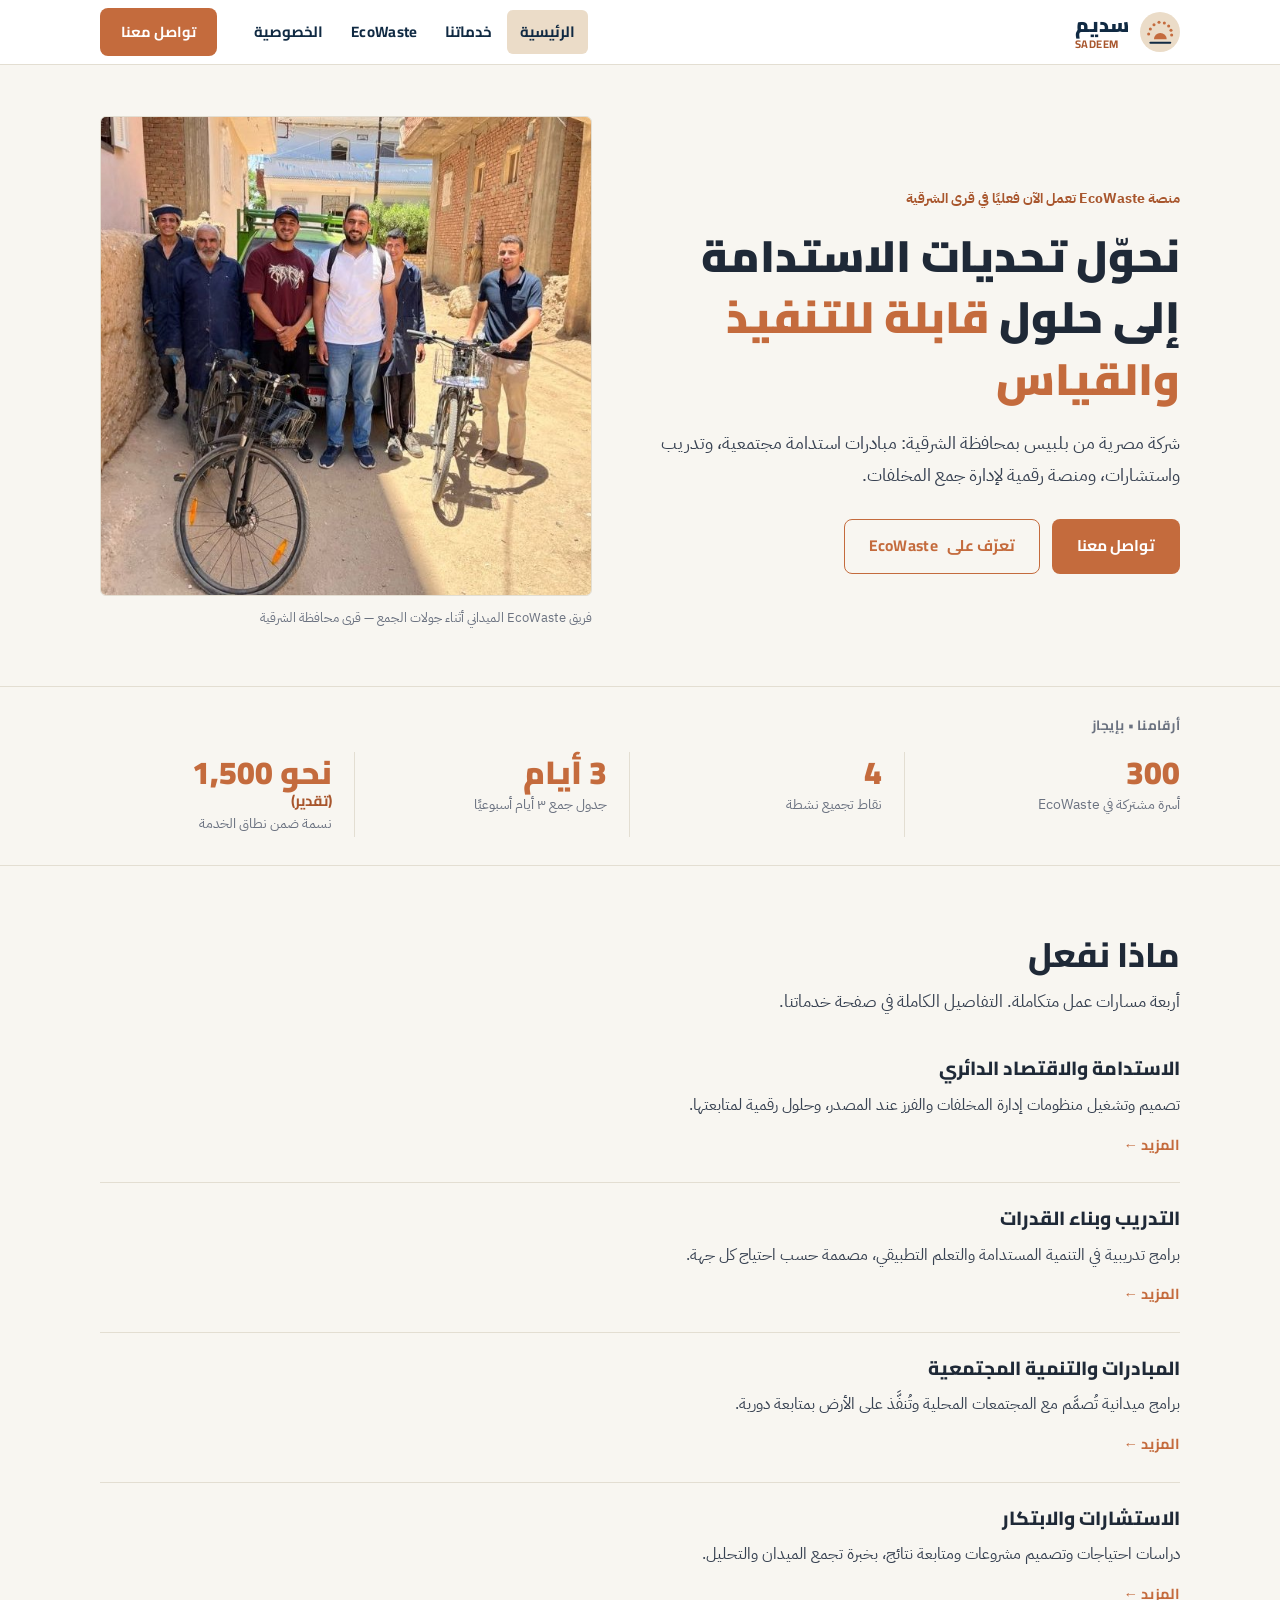
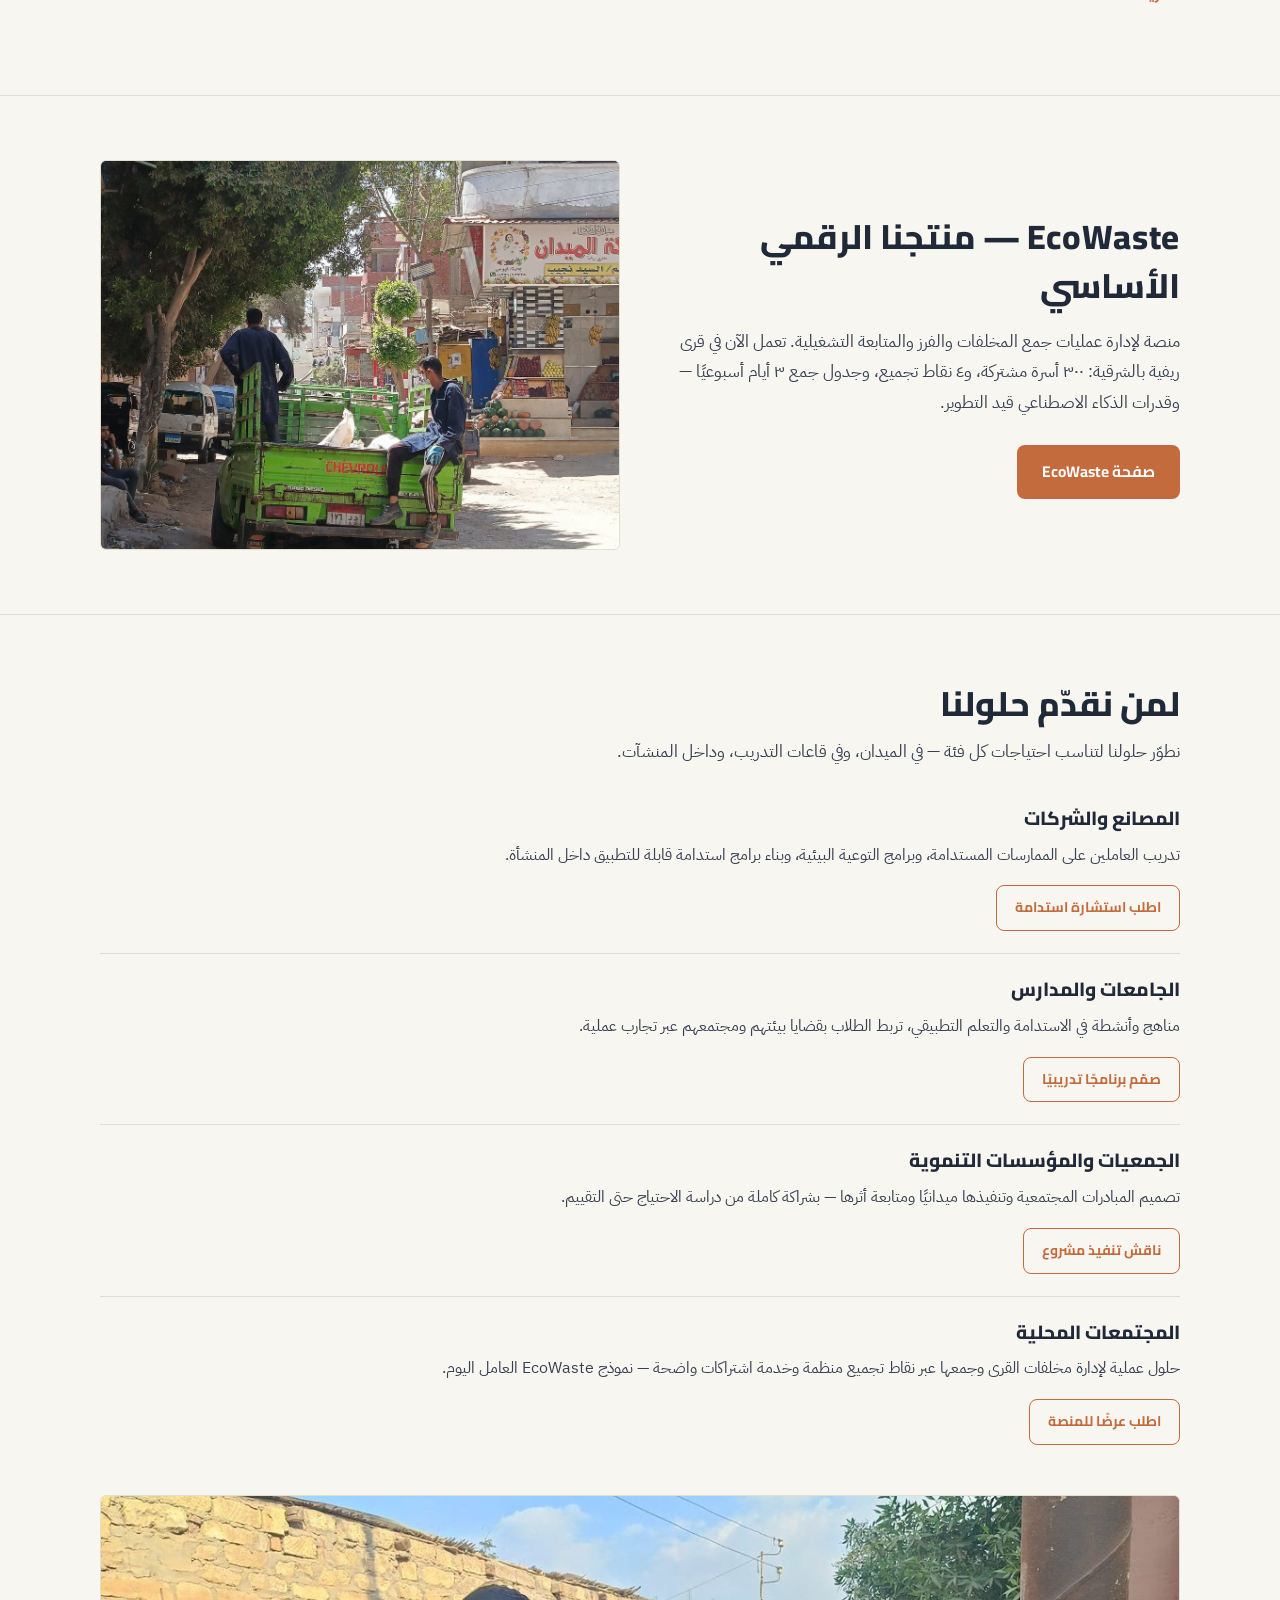
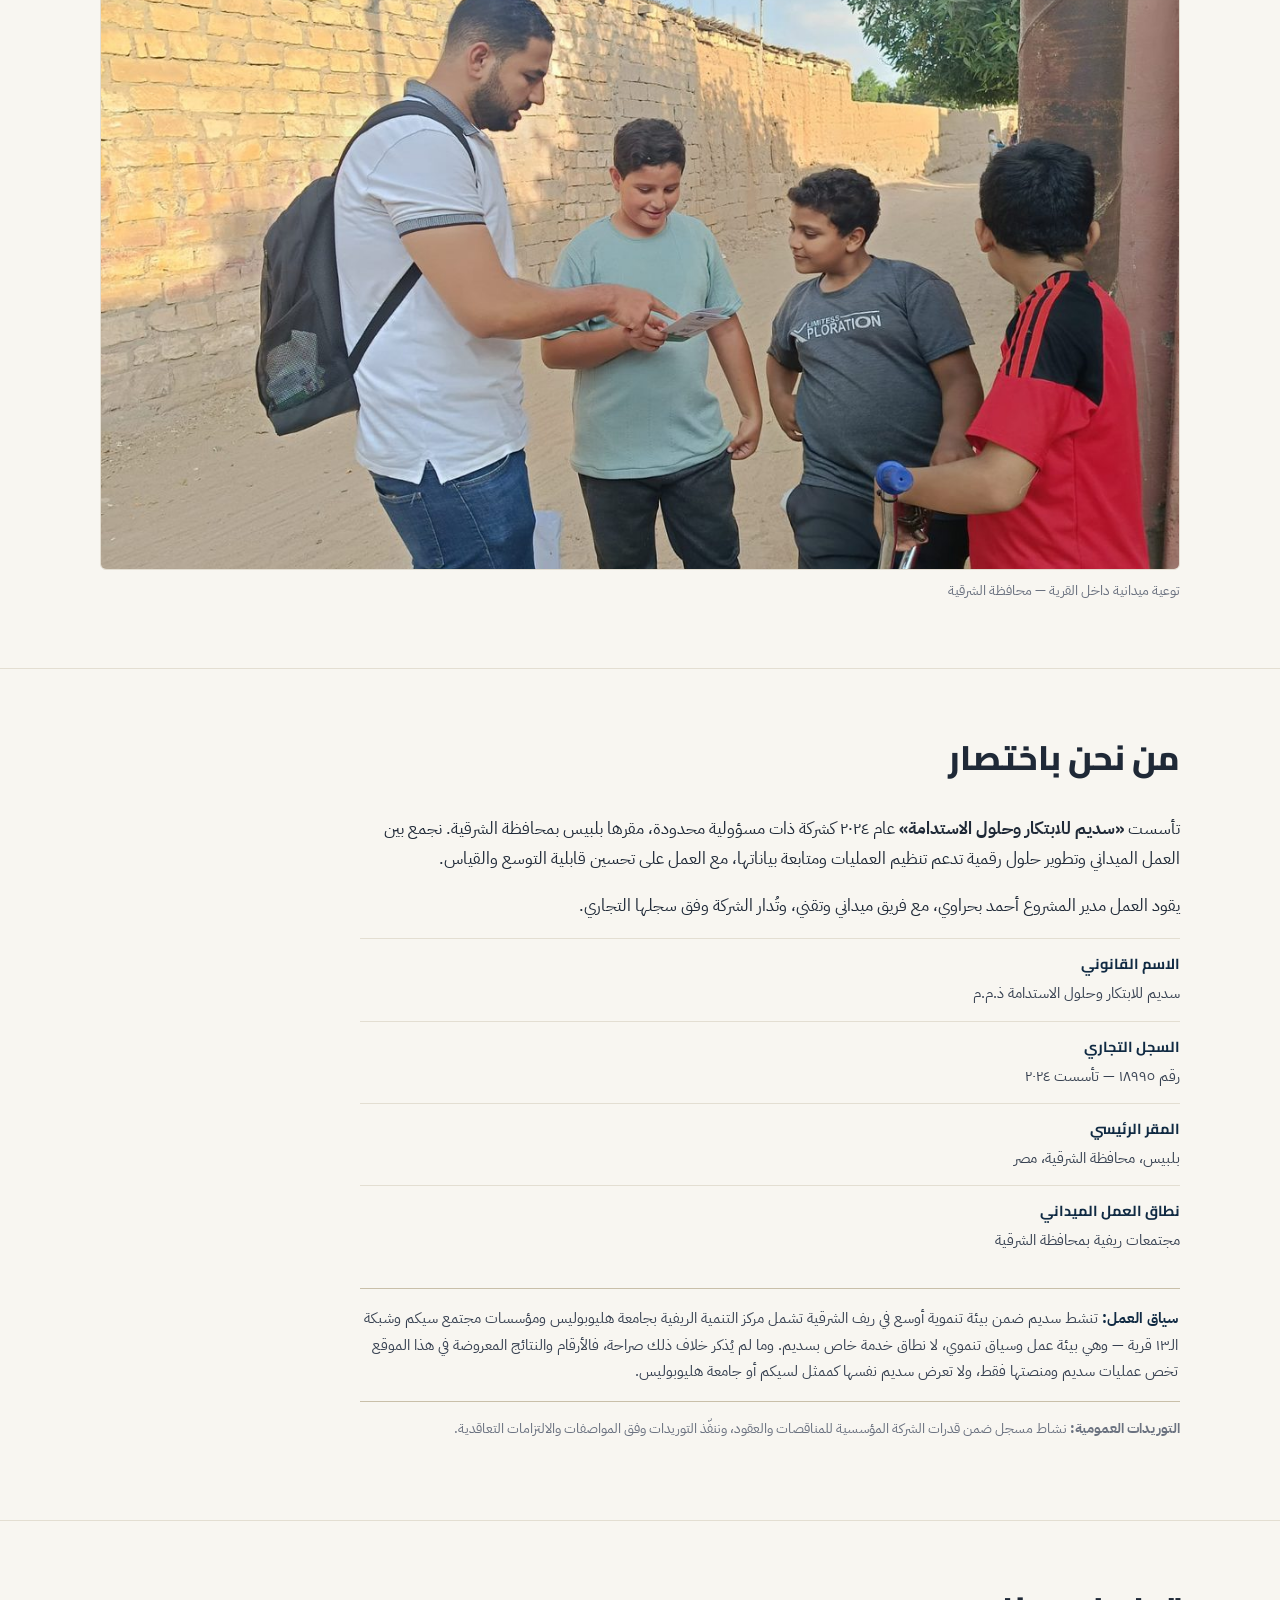
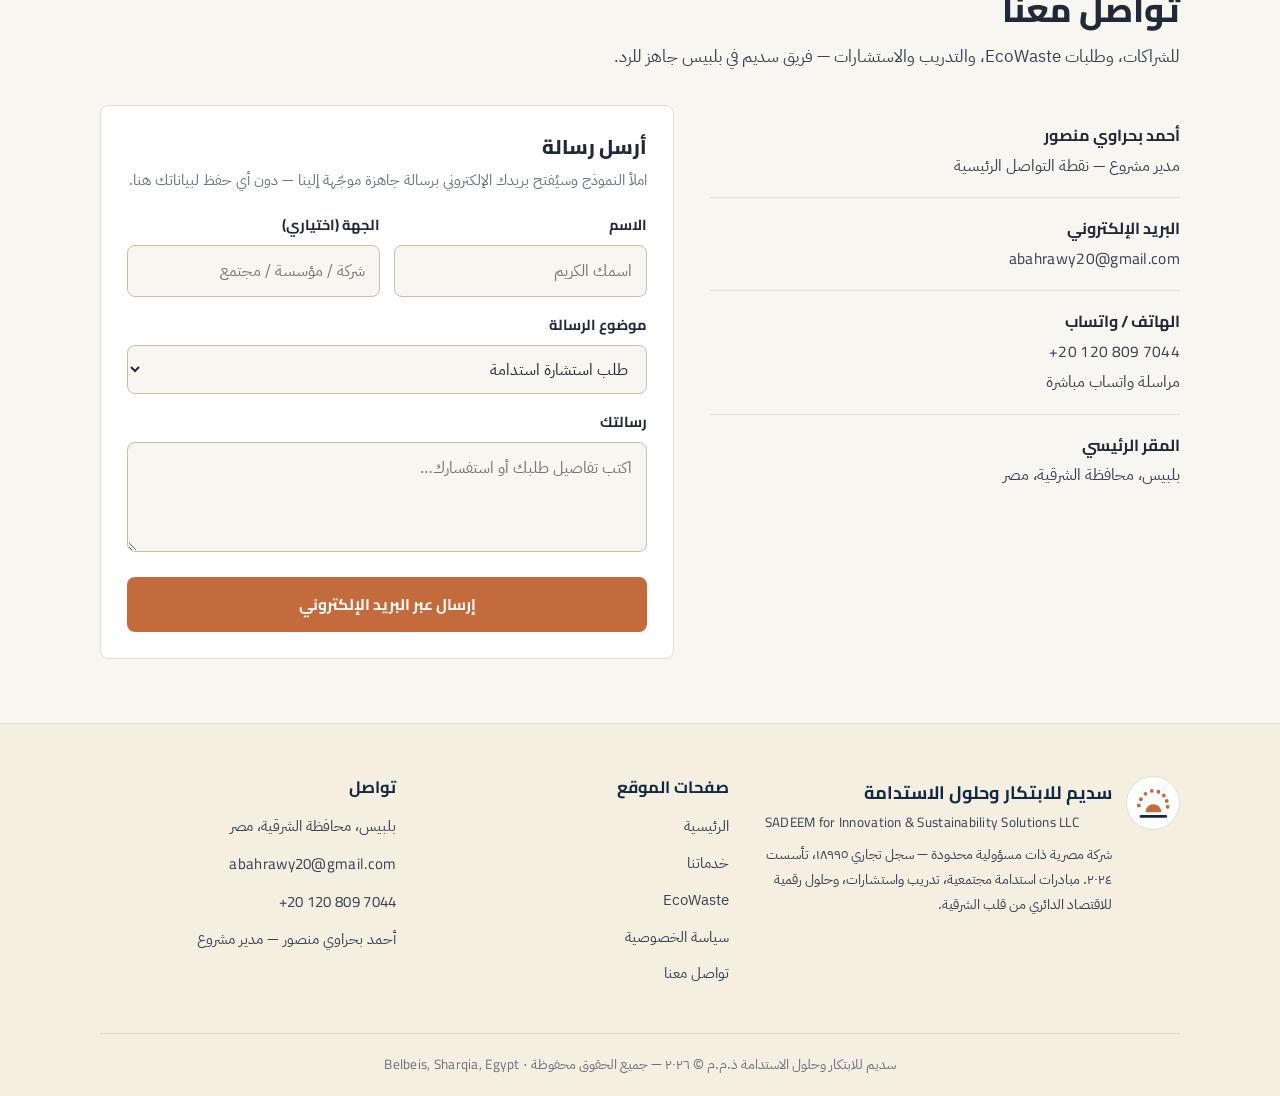
==== commit 0854de9b: "SADEEM website — light design fix: white header, 8 real photos, mobile overflow fixed" ====
--- a/index.html
+++ b/index.html
@@ -27,10 +27,13 @@
   }
 }
 *{box-sizing:border-box}
-html{scroll-behavior:smooth}
-body{margin:0;font-family:"IBM Plex Sans Arabic",system-ui,sans-serif;background:var(--bg);color:var(--ink);line-height:1.85;font-size:16.5px;-webkit-font-smoothing:antialiased}
+html{scroll-behavior:smooth;overflow-x:hidden;overflow-x:clip}
+body{margin:0;font-family:"IBM Plex Sans Arabic",system-ui,sans-serif;background:var(--bg);color:var(--ink);line-height:1.85;font-size:16.5px;-webkit-font-smoothing:antialiased;overflow-x:hidden;overflow-x:clip;overflow-wrap:break-word}
 h1,h2,h3,h4{font-family:"Cairo","IBM Plex Sans Arabic",sans-serif;line-height:1.45;margin:0}
-img{max-width:100%;display:block}
+img,svg,video,iframe,table{max-width:100%}
+img{display:block;height:auto}
+.hero-inner>*,.teaser>*,.contact-grid>*,.case-pair>*,.foot-grid>*,.how-grid>*,.stats-grid>*,.nav>*{min-width:0}
+a.en,.c-row a.val,footer a.en{overflow-wrap:anywhere}
 a{color:var(--copper);text-decoration:none}
 .en{direction:ltr;unicode-bidi:isolate;font-family:"Cairo",sans-serif;letter-spacing:.02em}
 .wrap{max-width:1120px;margin:0 auto;padding:0 20px}
@@ -47,24 +50,24 @@
 .btn-outline{background:transparent;color:var(--copper);border-color:var(--copper)}
 .btn-outline:hover{background:var(--sand)}
 
-/* ===== Header: slim navy bar ===== */
-header.site{position:fixed;inset-inline:0;top:0;z-index:60;background:var(--navy);border-bottom:none}
+/* ===== Header: white bar, navy wordmark, copper arc ===== */
+header.site{position:fixed;inset-inline:0;top:0;z-index:60;background:#FFFFFF;border-bottom:1px solid var(--line)}
 .nav{display:flex;align-items:center;gap:16px;height:64px}
-.brand{display:flex;align-items:center;gap:11px;flex:none;color:#fff}
+.brand{display:flex;align-items:center;gap:11px;flex:none;color:var(--navy)}
 .brand img{width:40px;height:40px;border-radius:50%;background:#EBDCC8;padding:4px}
-.brand .bname{font-family:"Cairo",sans-serif;font-weight:900;font-size:20px;line-height:1.2;display:block;color:#fff}
-.brand .bsub{font-size:11px;color:#C7D8E8;font-weight:600;letter-spacing:.04em;line-height:1.3;display:block}
+.brand .bname{font-family:"Cairo",sans-serif;font-weight:900;font-size:20px;line-height:1.2;display:block;color:var(--navy)}
+.brand .bsub{font-size:11px;color:var(--copper-dark);font-weight:700;letter-spacing:.04em;line-height:1.3;display:block}
 nav.tabs{display:flex;gap:2px;margin-inline-start:auto}
-nav.tabs a{font-family:"Cairo",sans-serif;font-weight:700;font-size:15px;color:#D9E6F2;padding:8px 13px;border-radius:6px;white-space:nowrap}
-nav.tabs a:hover{color:#fff}
-nav.tabs a.active{background:rgba(255,255,255,.16);color:#fff}
+nav.tabs a{font-family:"Cairo",sans-serif;font-weight:700;font-size:15px;color:var(--navy);padding:8px 13px;border-radius:6px;white-space:nowrap}
+nav.tabs a:hover{color:var(--copper-dark)}
+nav.tabs a.active{background:var(--sand);color:var(--navy)}
 .nav-cta{flex:none;margin-inline-start:8px}
-.burger{display:none;margin-inline-start:auto;background:transparent;border:1px solid rgba(255,255,255,.45);border-radius:8px;width:42px;height:42px;align-items:center;justify-content:center;cursor:pointer;color:#fff}
+.burger{display:none;margin-inline-start:auto;background:transparent;border:1px solid var(--line-strong);border-radius:8px;width:42px;height:42px;align-items:center;justify-content:center;cursor:pointer;color:var(--navy)}
 .burger svg{width:22px;height:22px}
-.mobile-menu{display:none;border-top:1px solid rgba(255,255,255,.18);padding:10px 20px 16px;background:var(--navy)}
+.mobile-menu{display:none;border-top:1px solid var(--line);padding:10px 20px 16px;background:#FFFFFF}
 .mobile-menu.open{display:block}
-.mobile-menu a{display:block;font-family:"Cairo",sans-serif;font-weight:700;padding:11px 10px;border-radius:6px;color:#D9E6F2}
-.mobile-menu a.active{background:rgba(255,255,255,.14);color:#fff}
+.mobile-menu a{display:block;font-family:"Cairo",sans-serif;font-weight:700;padding:11px 10px;border-radius:6px;color:var(--navy)}
+.mobile-menu a.active{background:var(--sand);color:var(--navy)}
 
 /* ===== Pages (hash routing) ===== */
 .page{display:none}
@@ -72,8 +75,10 @@
 .page-top{padding-top:64px}
 
 /* ===== Hero (home): plain light block ===== */
-.hero{background:transparent;color:var(--ink);border-bottom:1px solid var(--line)}
-.hero-inner{padding:52px 0 56px;display:grid;grid-template-columns:1.05fr .95fr;gap:44px;align-items:center}
+.hero{width:100%;background:transparent;color:var(--ink);border-bottom:1px solid var(--line)}
+.hero,.hero *,.hero *::before,.hero *::after{box-sizing:border-box}
+.hero-inner{width:100%;padding-top:52px;padding-bottom:56px;display:grid;grid-template-columns:1.05fr .95fr;gap:44px;align-items:center}
+.hero-inner>div,.hero-photo{max-width:100%}
 .hero h1{font-size:clamp(29px,5vw,44px);font-weight:900;line-height:1.4}
 .hero h1 .accent{color:var(--copper)}
 .hero p.lead{font-size:17.5px;color:var(--ink-2);margin:16px 0 28px;max-width:560px}
@@ -87,9 +92,10 @@
 /* ===== Stats strip: simple row, copper numbers, thin dividers ===== */
 .stats-strip{border-bottom:1px solid var(--line);background:transparent}
 .stats-title{font-family:"Cairo",sans-serif;font-weight:700;font-size:13.5px;color:var(--muted);letter-spacing:.02em;padding-top:26px;margin:0}
-.stats-strip .wrap{display:grid;grid-template-columns:repeat(4,1fr);gap:20px;padding-top:14px;padding-bottom:28px}
+.stats-grid{display:grid;grid-template-columns:repeat(4,1fr);gap:20px;padding-top:14px;padding-bottom:28px}
 .stat-item b{font-family:"Cairo",sans-serif;font-size:32px;font-weight:900;color:var(--copper);display:block;line-height:1.25}
-.stat-item span{font-size:14px;color:var(--muted)}
+.stat-item b .est{font-size:15px;font-weight:700;color:var(--copper-dark);white-space:nowrap}
+.stat-item span{font-size:14px;color:var(--muted);display:block}
 @media (min-width:761px){
   .stat-item{border-inline-start:1px solid var(--line);padding-inline-start:22px}
   .stat-item:first-child{border-inline-start:none;padding-inline-start:0}
@@ -160,6 +166,15 @@
 .figure{margin:26px 0 0}
 .figure img{width:100%;border-radius:var(--radius);border:1px solid var(--line)}
 .figure figcaption{font-size:13.5px;color:var(--muted);margin-top:9px}
+.photo-fig{margin:28px 0 0;max-width:900px}
+.photo-fig img{width:100%;object-fit:cover;border-radius:var(--radius);border:1px solid var(--line)}
+.photo-fig figcaption{font-size:13.5px;color:var(--muted);margin-top:9px}
+.photo-wide img{aspect-ratio:16/10}
+.photo-tall img{aspect-ratio:4/3;object-position:center 30%}
+.how-grid{display:grid;grid-template-columns:1.1fr .9fr;gap:38px;align-items:start}
+.how-grid .figure{margin:0}
+.how-grid .figure img{aspect-ratio:4/3;object-fit:cover}
+.doorstep-photo{width:100%;height:400px;object-fit:cover;border-radius:var(--radius);border:1px solid var(--line)}
 .case-photo{width:100%;height:320px;object-fit:cover;border-radius:var(--radius);border:1px solid var(--line)}
 .case-pair{display:grid;grid-template-columns:1.2fr .8fr;gap:18px;align-items:start;margin-top:22px}
 .case-pair .figure{margin:0}
@@ -211,19 +226,19 @@
 .privacy-close{font-family:"Cairo",sans-serif;font-weight:800;color:var(--navy);font-size:15px}
 @media (prefers-color-scheme: dark){.privacy-close{color:var(--sand)}}
 
-/* ===== Footer ===== */
-footer{background:var(--navy-deep);color:#C7D8E8;padding:52px 0 0}
+/* ===== Footer: very light sand, navy text ===== */
+footer{background:#F5EFE2;color:#374151;padding:52px 0 0;border-top:1px solid var(--line)}
 .foot-grid{display:grid;grid-template-columns:1.4fr 1fr 1fr;gap:36px;padding-bottom:36px}
 .foot-brand{display:flex;gap:14px;align-items:flex-start}
-.foot-brand img{width:54px;height:54px;border-radius:50%;background:#EBDCC8;padding:6px}
-.foot-brand b{font-family:"Cairo",sans-serif;color:#fff;font-size:18px;display:block}
+.foot-brand img{width:54px;height:54px;border-radius:50%;background:#FFFFFF;border:1px solid var(--line);padding:6px}
+.foot-brand b{font-family:"Cairo",sans-serif;color:#102A43;font-size:18px;display:block}
 .foot-brand span{font-size:13.5px}
-footer h4{color:#fff;font-size:16.5px;margin-bottom:13px}
+footer h4{color:#102A43;font-size:16.5px;margin-bottom:13px}
 footer ul{list-style:none;margin:0;padding:0}
 footer li{margin-bottom:9px;font-size:15px}
-footer a{color:#C7D8E8}
-footer a:hover{color:#EBDCC8}
-.foot-bottom{border-top:1px solid rgba(255,255,255,.14);padding:18px 0;text-align:center;font-size:13.5px;color:#9FB4C8}
+footer a{color:#374151}
+footer a:hover{color:#A8562D}
+.foot-bottom{border-top:1px solid #E2D7BE;padding:18px 0;text-align:center;font-size:13.5px;color:#6B7280}
 
 /* ===== Responsive ===== */
 @media (max-width:1020px){
@@ -233,13 +248,19 @@
 }
 @media (max-width:760px){
   section{padding:48px 0}
-  .hero-inner{grid-template-columns:1fr;gap:28px;padding:38px 0 44px}
+  .hero-inner{grid-template-columns:1fr;gap:28px;padding-top:38px;padding-bottom:44px}
   .hero-photo img{max-height:340px}
-  .stats-strip .wrap{grid-template-columns:1fr 1fr}
-  .teaser,.contact-grid,.case-pair{grid-template-columns:1fr}
+  .stats-grid{grid-template-columns:1fr 1fr;gap:20px 16px}
+  .stat-item{border-top:1px solid var(--line);padding-top:12px}
+  .stat-item b{font-size:25px}
+  .stat-item b .est{font-size:12.5px}
+  .teaser,.contact-grid,.case-pair,.how-grid{grid-template-columns:1fr}
+  .how-grid{gap:24px}
   .f-row{grid-template-columns:1fr}
   .prog-card dl{grid-template-columns:1fr}
   .case-photo,.case-pair .figure img{height:230px}
+  .doorstep-photo{height:260px}
+  .photo-wide img{aspect-ratio:4/3}
   .foot-grid{grid-template-columns:1fr}
 }
 </style>
@@ -301,11 +322,11 @@
 
     <div class="stats-strip">
       <div class="wrap"><p class="stats-title">أرقامنا • بإيجاز</p></div>
-      <div class="wrap">
+      <div class="wrap stats-grid">
         <div class="stat-item"><b>300</b><span>أسرة مشتركة في EcoWaste</span></div>
         <div class="stat-item"><b>4</b><span>نقاط تجميع نشطة</span></div>
         <div class="stat-item"><b>3 أيام</b><span>جدول جمع ٣ أيام أسبوعيًا</span></div>
-        <div class="stat-item"><b>نحو 1,500</b><span>نسمة ضمن نطاق الخدمة (تقدير)</span></div>
+        <div class="stat-item"><b>نحو 1,500 <span class="est">(تقدير)</span></b><span>نسمة ضمن نطاق الخدمة</span></div>
       </div>
     </div>
 
@@ -383,6 +404,10 @@
             <a class="btn btn-outline aud-cta" href="#contact" data-topic="طلب عرض المنصة" style="margin-top:16px;padding:9px 18px;font-size:14px">اطلب عرضًا للمنصة</a>
           </div>
         </div>
+        <figure class="photo-fig photo-wide" style="max-width:100%">
+          <img src="[data-uri]" alt="أحد أعضاء فريق سديم يوزّع منشورات توعية على أطفال القرية في أحد شوارع قرى محافظة الشرقية" loading="lazy" />
+          <figcaption>توعية ميدانية داخل القرية — محافظة الشرقية</figcaption>
+        </figure>
       </div>
     </section>
 
@@ -508,6 +533,7 @@
           <h2>كيف يعمل</h2>
           <p>رحلة المخلفات داخل منظومة EcoWaste بسيطة للمشترك، ودقيقة في التشغيل.</p>
         </div>
+        <div class="how-grid">
         <div class="steps">
           <div class="step">
             <span class="num">١</span>
@@ -531,9 +557,10 @@
           </div>
         </div>
         <figure class="figure">
-          <img src="[data-uri]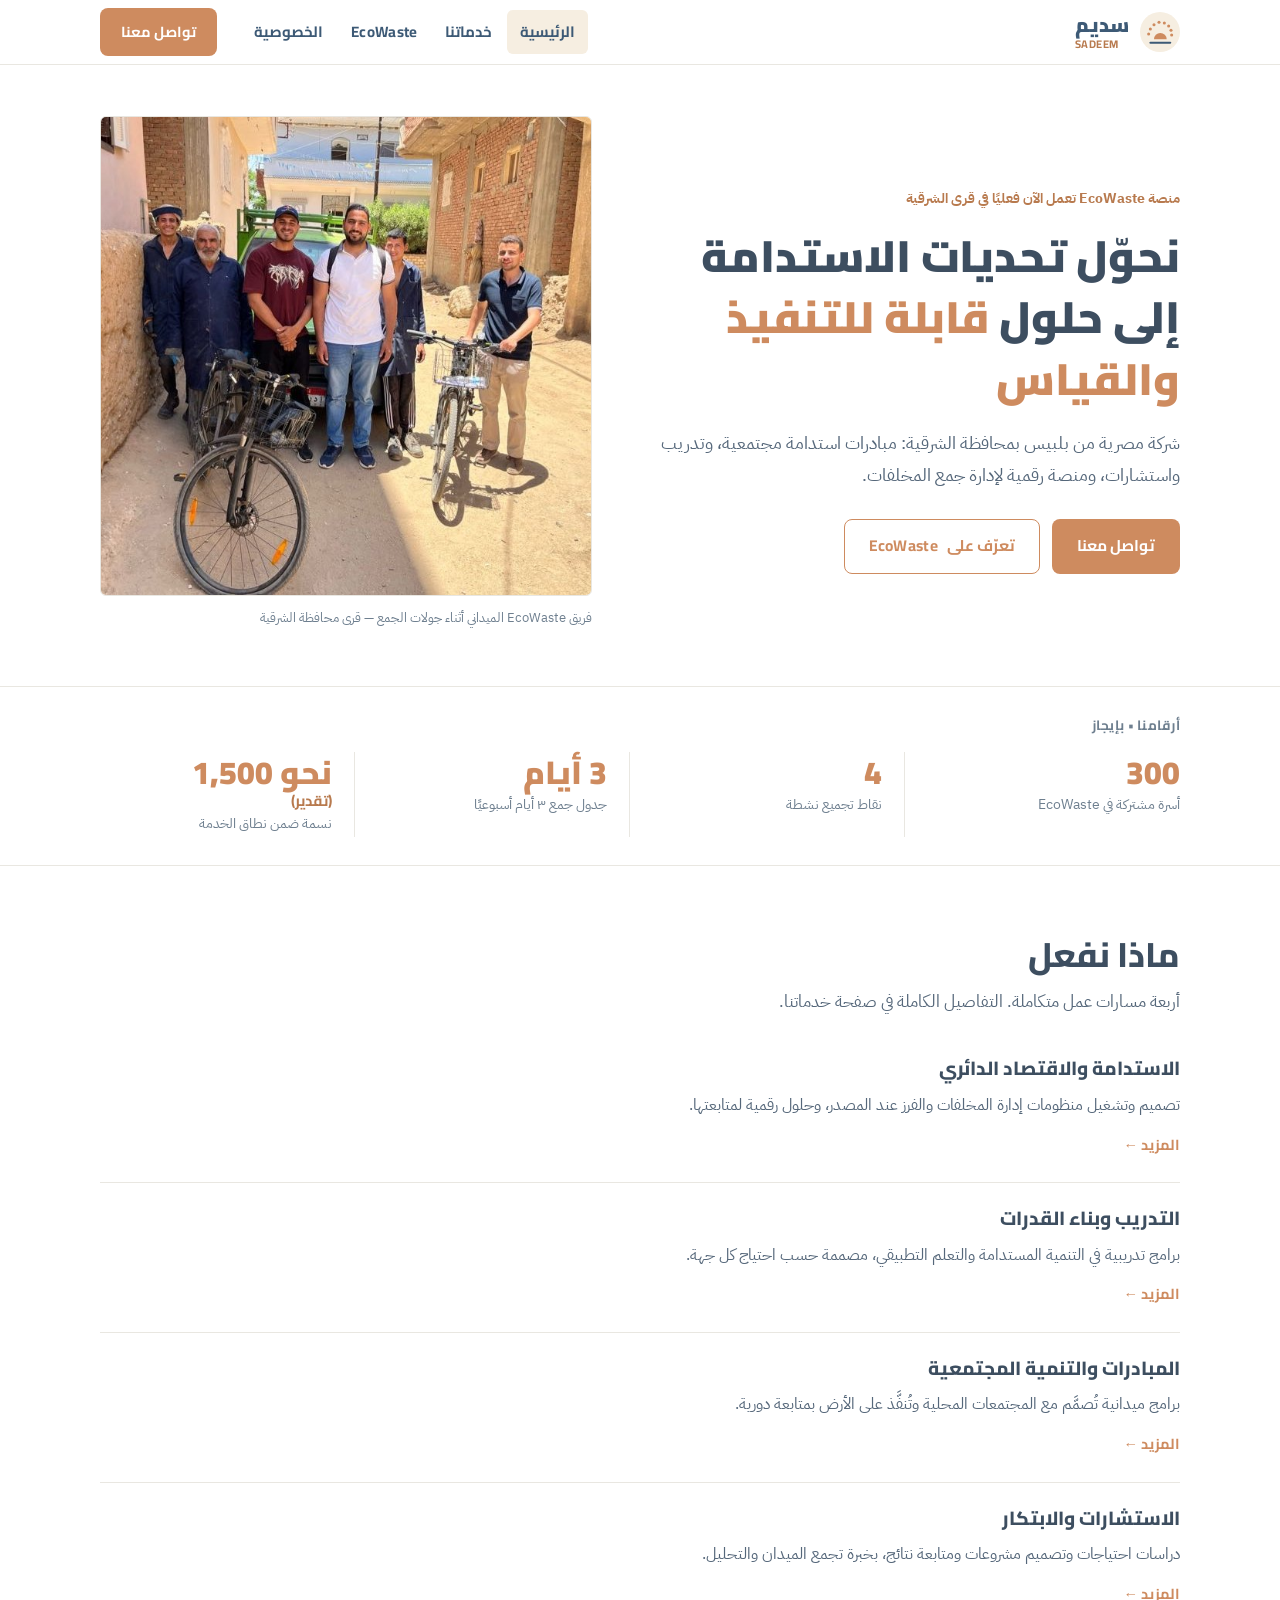
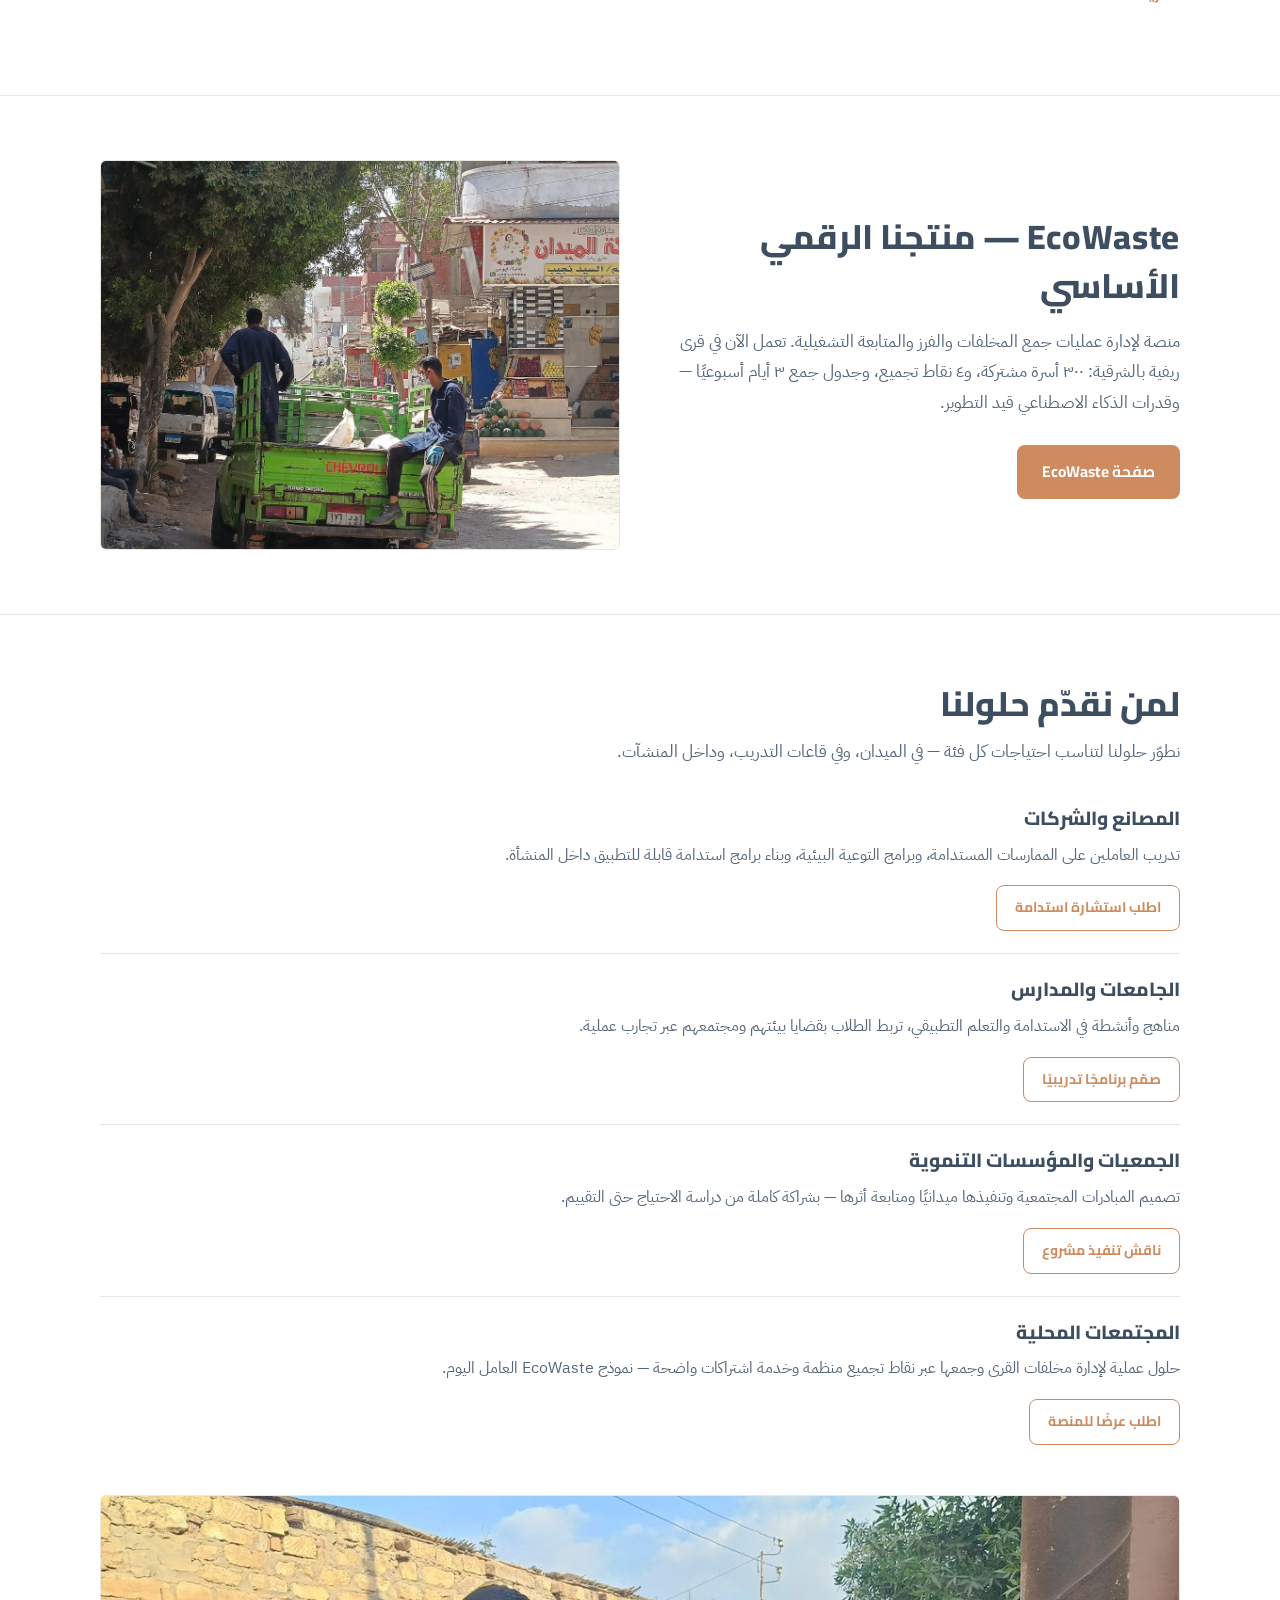
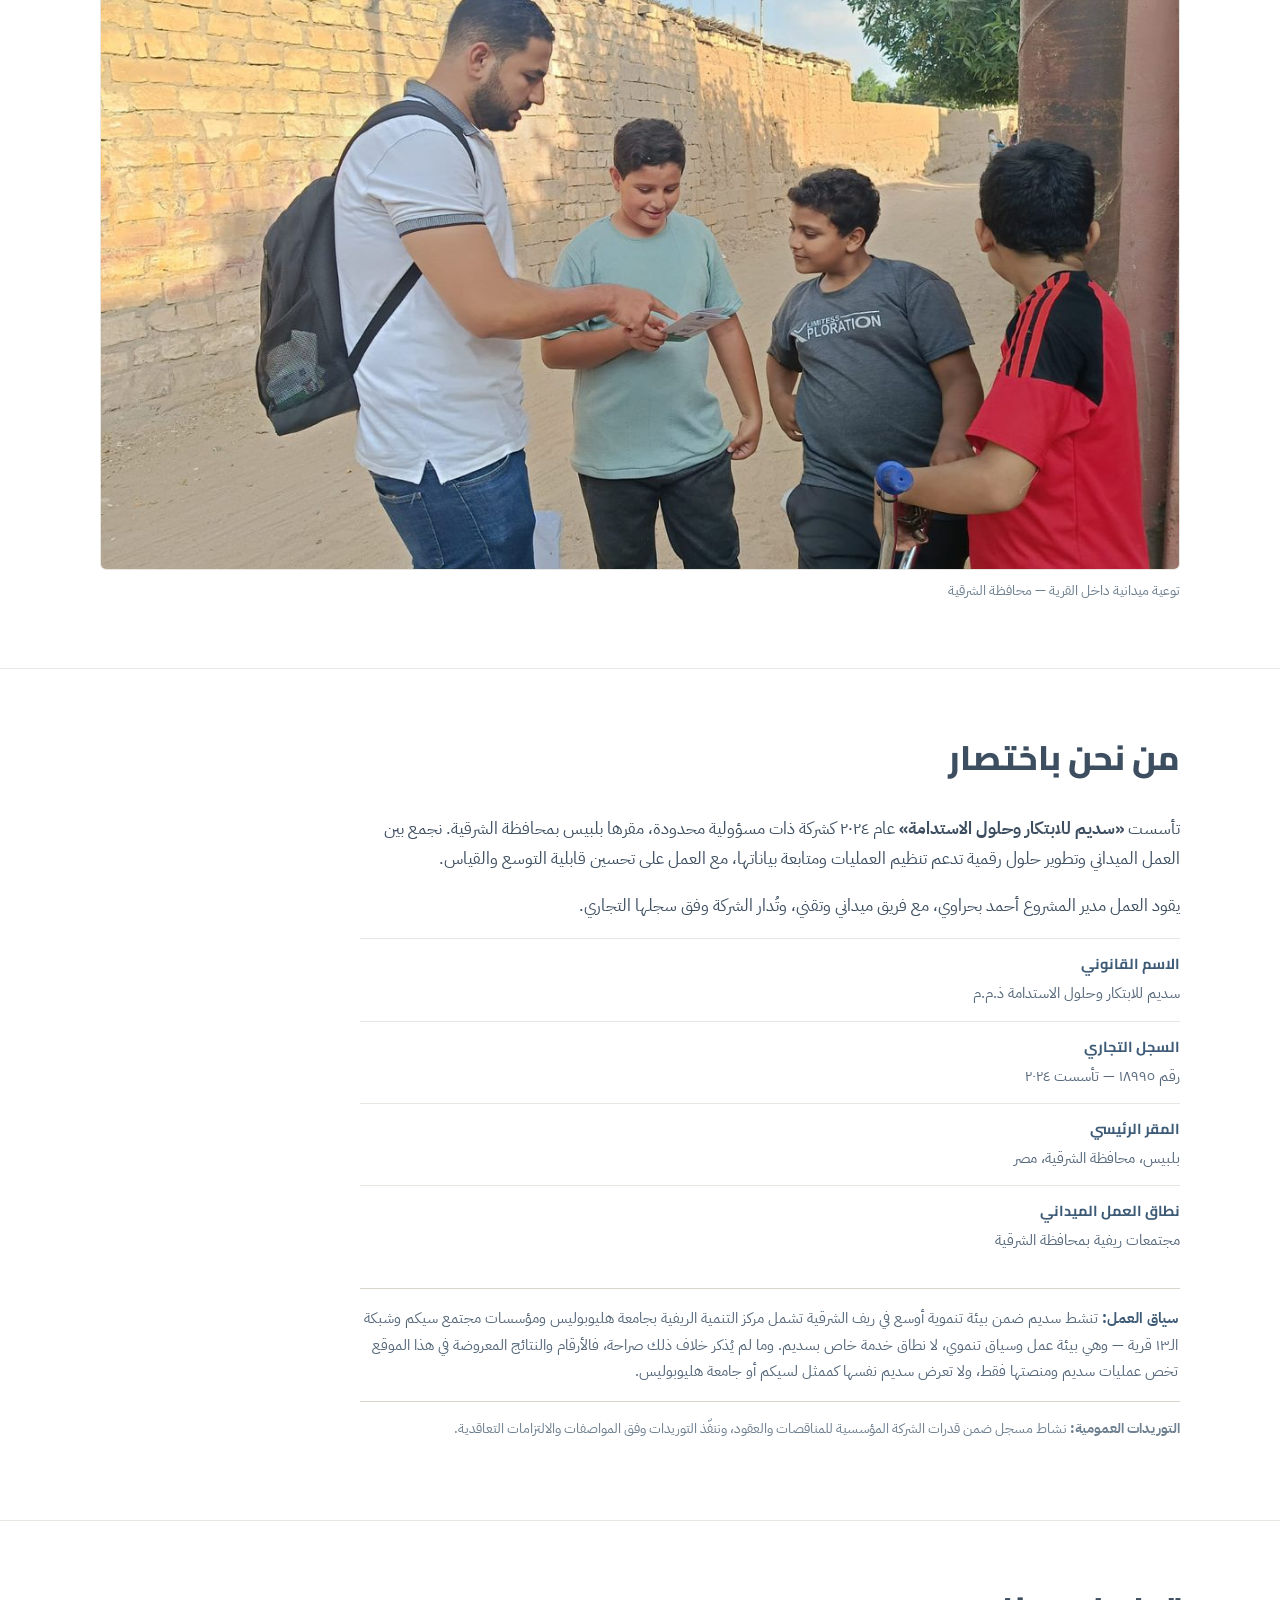
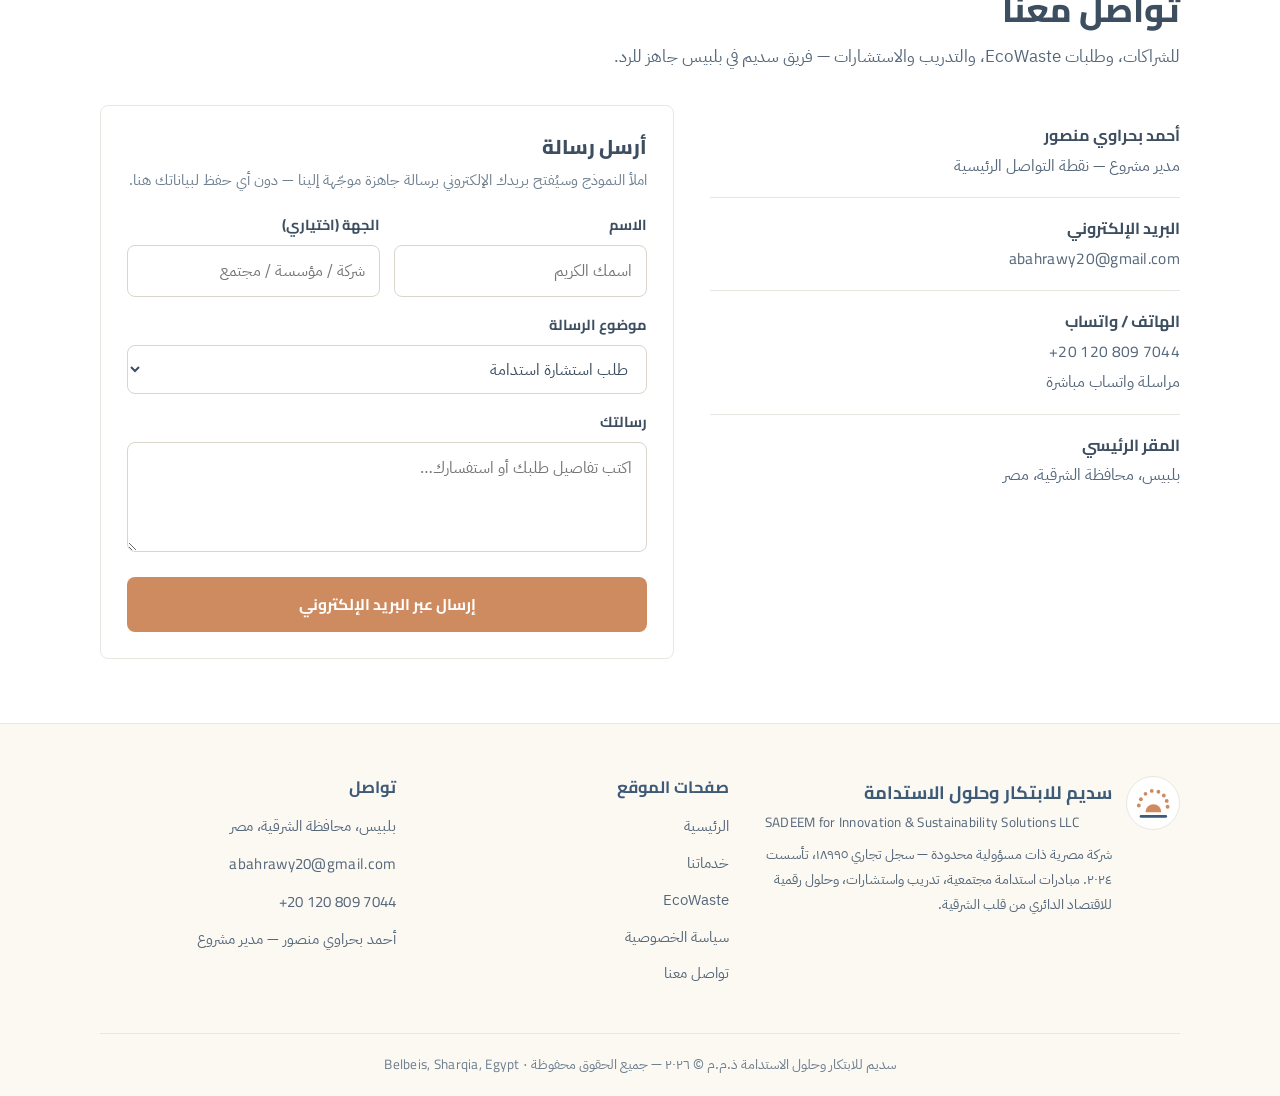
==== commit 1eb534a1: "SADEEM website — light color palette" ====
--- a/index.html
+++ b/index.html
@@ -3,28 +3,22 @@
 <head>
 <meta charset="utf-8" />
 <meta name="viewport" content="width=device-width, initial-scale=1, viewport-fit=cover" />
-<meta name="color-scheme" content="light dark" />
+<meta name="color-scheme" content="light" />
 <meta name="description" content="سديم للابتكار وحلول الاستدامة — شركة مصرية من بلبيس، الشرقية. مبادرات استدامة مجتمعية، تدريب واستشارات، ومنصة EcoWaste لإدارة عمليات جمع المخلفات والفرز والمتابعة التشغيلية." />
-<link rel="icon" href="[data-uri]" />
+<link rel="icon" href="[data-uri]" />
 <title>سديم للابتكار وحلول الاستدامة | SADEEM</title>
 <link rel="preconnect" href="https://fonts.googleapis.com" />
 <link rel="preconnect" href="https://fonts.gstatic.com" crossorigin />
 <link href="https://fonts.googleapis.com/css2?family=Cairo:wght@500;600;700;800;900&family=IBM+Plex+Sans+Arabic:wght@400;500;600;700&display=swap" rel="stylesheet" />
 <style>
 :root{
-  --navy:#102A43; --navy-2:#1D3E5F; --copper:#C46B3D; --copper-dark:#A8562D; --sand:#EBDCC8; --sky:#D9E6F2;
-  --navy-deep:#081826;
-  --bg:#F8F6F1; --bg-soft:#F8F6F1;
-  --ink:#1F2937; --ink-2:#374151; --muted:#6B7280;
-  --card:#ffffff; --line:#E3DED2; --line-strong:#C9BFA9;
+  color-scheme:light;
+  --navy:#3D5A76; --navy-2:#5B7A96; --copper:#CE8B5F; --copper-dark:#B87A4E; --sand:#F6EEE1; --sky:#E3EDF6;
+  --navy-deep:#3D5A76;
+  --bg:#FFFFFF; --bg-soft:#FDFBF7;
+  --ink:#3D4E60; --ink-2:#55677A; --muted:#6E7F8F;
+  --card:#ffffff; --line:#E9E7E1; --line-strong:#D9D5CB;
   --radius:6px;
-}
-@media (prefers-color-scheme: dark){
-  :root{
-    --bg:#0B1E30; --bg-soft:#0B1E30;
-    --ink:#F8F6F1; --ink-2:#D9E6F2; --muted:#A8B8C6;
-    --card:#142F4A; --line:#24425F; --line-strong:#33536F;
-  }
 }
 *{box-sizing:border-box}
 html{scroll-behavior:smooth;overflow-x:hidden;overflow-x:clip}
@@ -54,7 +48,7 @@
 header.site{position:fixed;inset-inline:0;top:0;z-index:60;background:#FFFFFF;border-bottom:1px solid var(--line)}
 .nav{display:flex;align-items:center;gap:16px;height:64px}
 .brand{display:flex;align-items:center;gap:11px;flex:none;color:var(--navy)}
-.brand img{width:40px;height:40px;border-radius:50%;background:#EBDCC8;padding:4px}
+.brand img{width:40px;height:40px;border-radius:50%;background:#F6EEE1;padding:4px}
 .brand .bname{font-family:"Cairo",sans-serif;font-weight:900;font-size:20px;line-height:1.2;display:block;color:var(--navy)}
 .brand .bsub{font-size:11px;color:var(--copper-dark);font-weight:700;letter-spacing:.04em;line-height:1.3;display:block}
 nav.tabs{display:flex;gap:2px;margin-inline-start:auto}
@@ -83,7 +77,7 @@
 .hero h1 .accent{color:var(--copper)}
 .hero p.lead{font-size:17.5px;color:var(--ink-2);margin:16px 0 28px;max-width:560px}
 .hero-note{font-size:14px;color:var(--copper-dark);margin-bottom:14px;font-weight:700}
-@media (prefers-color-scheme: dark){.hero-note{color:var(--sand)}}
+
 .hero-ctas{display:flex;gap:12px;flex-wrap:wrap}
 .hero-photo{margin:0}
 .hero-photo img{width:100%;aspect-ratio:1/1;max-height:480px;object-fit:cover;border-radius:var(--radius);border:1px solid var(--line)}
@@ -114,7 +108,7 @@
 ul.tick li::before{content:"";width:7px;height:7px;border-radius:50%;background:var(--copper);flex:none;margin-top:11px}
 .note{border-block:1px solid var(--line-strong);padding:16px 2px;font-size:14.5px;color:var(--ink-2);background:transparent}
 .note b{color:var(--navy)}
-@media (prefers-color-scheme: dark){.note b{color:var(--sand)}}
+
 
 /* ===== Home: eco teaser / about / contact ===== */
 .teaser{display:grid;grid-template-columns:1fr 1fr;gap:40px;align-items:center}
@@ -123,7 +117,7 @@
 .about-facts{display:block;margin-top:10px}
 .fact{border-top:1px solid var(--line);padding:12px 0;background:transparent}
 .fact b{font-family:"Cairo",sans-serif;font-size:14.5px;color:var(--navy);display:block}
-@media (prefers-color-scheme: dark){.fact b{color:var(--sand)}}
+
 .fact span{font-size:14.5px;color:var(--ink-2)}
 .contact-grid{display:grid;grid-template-columns:.9fr 1.1fr;gap:36px;align-items:start}
 .c-row{display:flex;gap:14px;padding:16px 0;border-bottom:1px solid var(--line)}
@@ -151,8 +145,7 @@
 .status-title{display:flex;align-items:center;gap:10px;flex-wrap:wrap;font-size:20px;font-weight:800;margin:0 0 14px}
 .pill{display:inline-flex;align-items:center;font-family:"Cairo",sans-serif;font-weight:800;font-size:13px;padding:5px 13px;border-radius:999px}
 .pill-live{background:var(--sky);color:var(--navy)}
-.pill-dev{background:var(--sand);color:#7A4A21}
-@media (prefers-color-scheme: dark){.pill-live{background:var(--navy-2);color:var(--sand)}.pill-dev{background:#4A3520;color:var(--sand)}}
+.pill-dev{background:var(--sand);color:#9A6B3F}
 .ai-item{border-top:1px solid var(--line);padding:18px 0}
 .ai-item:first-of-type{border-top:none;padding-top:4px}
 .ai-item h4{font-size:17.5px;font-weight:800;margin-bottom:5px}
@@ -176,6 +169,11 @@
 .how-grid .figure img{aspect-ratio:4/3;object-fit:cover}
 .doorstep-photo{width:100%;height:400px;object-fit:cover;border-radius:var(--radius);border:1px solid var(--line)}
 .case-photo{width:100%;height:320px;object-fit:cover;border-radius:var(--radius);border:1px solid var(--line)}
+.case-study h3{font-size:20px;font-weight:800;margin:28px 0 8px}
+.case-study h3:first-of-type{margin-top:24px}
+.case-study p{color:var(--ink-2);margin:0;max-width:860px}
+.case-study ul.tick{max-width:860px}
+.case-sources{font-size:13.5px;color:var(--muted);max-width:860px;margin-top:26px;border-top:1px solid var(--line);padding-top:14px;line-height:1.8}
 .case-pair{display:grid;grid-template-columns:1.2fr .8fr;gap:18px;align-items:start;margin-top:22px}
 .case-pair .figure{margin:0}
 .case-pair .figure img{height:320px;object-fit:cover}
@@ -188,7 +186,7 @@
 .impact-cell span{font-size:14px;color:var(--ink-2)}
 .impact-band .note{background:transparent;border-color:var(--line-strong);color:var(--ink-2);font-size:14px}
 .impact-band .note b{color:var(--navy)}
-@media (prefers-color-scheme: dark){.impact-band .note b{color:var(--sand)}}
+
 
 /* ===== Services page ===== */
 .track{border-top:1px solid var(--line);padding:38px 0}
@@ -206,13 +204,13 @@
 .method-step p{color:var(--ink-2);font-size:14.5px;margin:0 0 8px;max-width:820px}
 .method-step .recv{font-size:13.5px;color:var(--ink-2);margin:0}
 .method-step .recv b{color:var(--navy);font-family:"Cairo",sans-serif}
-@media (prefers-color-scheme: dark){.method-step .recv b{color:var(--sand)}}
+
 .prog-card{margin-top:22px;border:1px solid var(--line-strong);border-radius:8px;padding:20px 22px;max-width:760px;background:transparent}
 .prog-card .prog-tag{display:inline-block;background:var(--copper);color:#fff;font-family:"Cairo",sans-serif;font-weight:800;font-size:12.5px;padding:3px 12px;border-radius:999px;margin-bottom:10px}
 .prog-card h3{font-size:18px;font-weight:800;margin:0 0 12px}
 .prog-card dl{display:grid;grid-template-columns:1fr 1fr;gap:8px 20px;margin:0}
 .prog-card dt{font-family:"Cairo",sans-serif;font-weight:800;font-size:13.5px;color:var(--navy)}
-@media (prefers-color-scheme: dark){.prog-card dt{color:var(--sand)}}
+
 .prog-card dd{margin:0 0 8px;color:var(--ink-2);font-size:14.5px}
 .prog-card .prog-note{margin:10px 0 0;font-size:13.5px;color:var(--muted)}
 
@@ -222,23 +220,21 @@
 .privacy-body ul{list-style:none;margin:22px 0;padding:0;display:grid;gap:14px}
 .privacy-body li{color:var(--ink-2);font-size:15.5px;border-bottom:1px solid var(--line);padding-bottom:14px}
 .privacy-body li b{color:var(--navy);font-family:"Cairo",sans-serif}
-@media (prefers-color-scheme: dark){.privacy-body li b{color:var(--sand)}}
 .privacy-close{font-family:"Cairo",sans-serif;font-weight:800;color:var(--navy);font-size:15px}
-@media (prefers-color-scheme: dark){.privacy-close{color:var(--sand)}}
 
 /* ===== Footer: very light sand, navy text ===== */
-footer{background:#F5EFE2;color:#374151;padding:52px 0 0;border-top:1px solid var(--line)}
+footer{background:#FCF9F3;color:#55677A;padding:52px 0 0;border-top:1px solid var(--line)}
 .foot-grid{display:grid;grid-template-columns:1.4fr 1fr 1fr;gap:36px;padding-bottom:36px}
 .foot-brand{display:flex;gap:14px;align-items:flex-start}
 .foot-brand img{width:54px;height:54px;border-radius:50%;background:#FFFFFF;border:1px solid var(--line);padding:6px}
-.foot-brand b{font-family:"Cairo",sans-serif;color:#102A43;font-size:18px;display:block}
+.foot-brand b{font-family:"Cairo",sans-serif;color:var(--navy);font-size:18px;display:block}
 .foot-brand span{font-size:13.5px}
-footer h4{color:#102A43;font-size:16.5px;margin-bottom:13px}
+footer h4{color:var(--navy);font-size:16.5px;margin-bottom:13px}
 footer ul{list-style:none;margin:0;padding:0}
 footer li{margin-bottom:9px;font-size:15px}
-footer a{color:#374151}
-footer a:hover{color:#A8562D}
-.foot-bottom{border-top:1px solid #E2D7BE;padding:18px 0;text-align:center;font-size:13.5px;color:#6B7280}
+footer a{color:#55677A}
+footer a:hover{color:var(--copper-dark)}
+.foot-bottom{border-top:1px solid #ECE7DB;padding:18px 0;text-align:center;font-size:13.5px;color:var(--muted)}
 
 /* ===== Responsive ===== */
 @media (max-width:1020px){
@@ -271,7 +267,7 @@
 <header class="site" id="siteHeader">
   <div class="wrap nav">
     <a class="brand" href="#/" aria-label="سديم — الرئيسية">
-      <img src="[data-uri]" alt="شعار سديم — قوس نقطي نحاسي حول شمس بجوار اسم سديم" />
+      <img src="[data-uri]" alt="شعار سديم — قوس نقطي نحاسي حول شمس بجوار اسم سديم" />
       <span>
         <span class="bname">سديم</span>
         <span class="bsub en">SADEEM</span>
@@ -566,7 +562,7 @@
     </section>
 
     <section>
-      <div class="wrap">
+      <div class="wrap case-study">
         <div class="sec-head">
           <h2>دراسة حالة: EcoWaste في قرى الشرقية</h2>
         </div>
@@ -574,18 +570,38 @@
           <img class="case-photo" src="[data-uri]